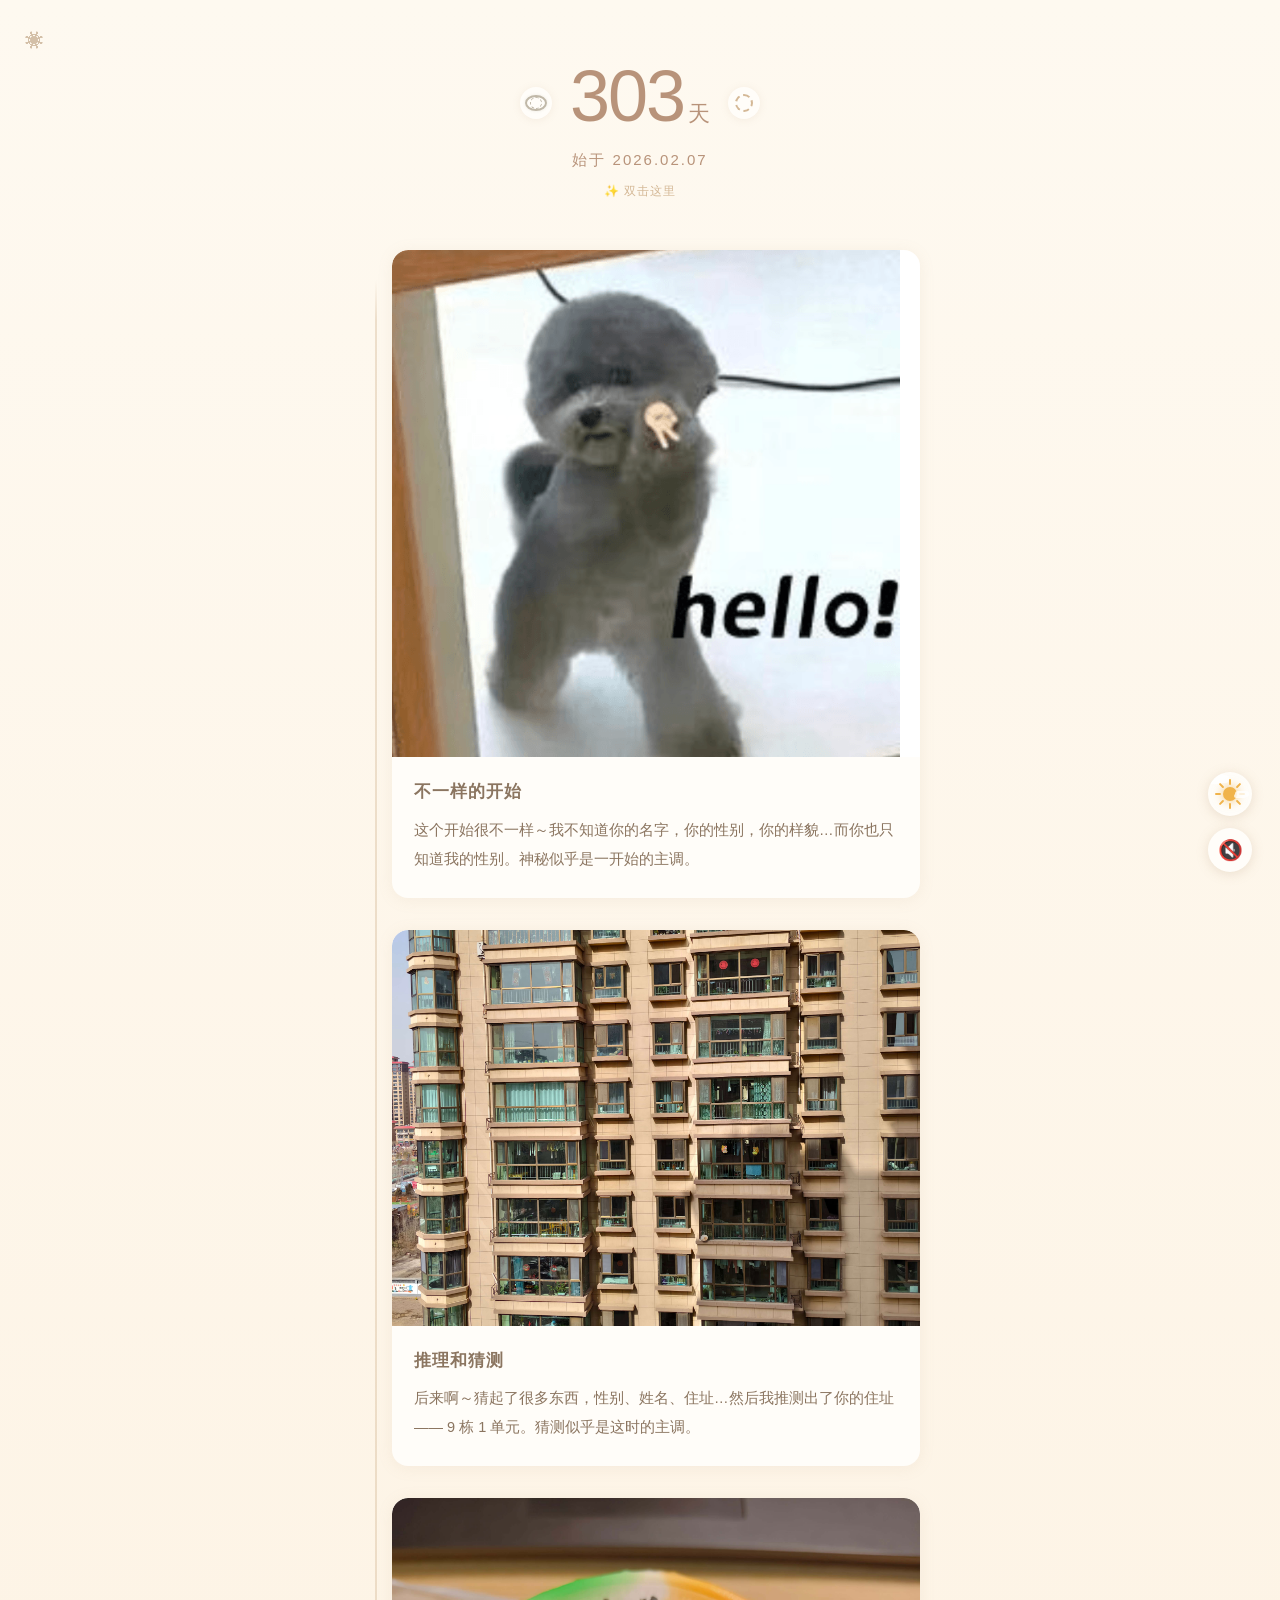
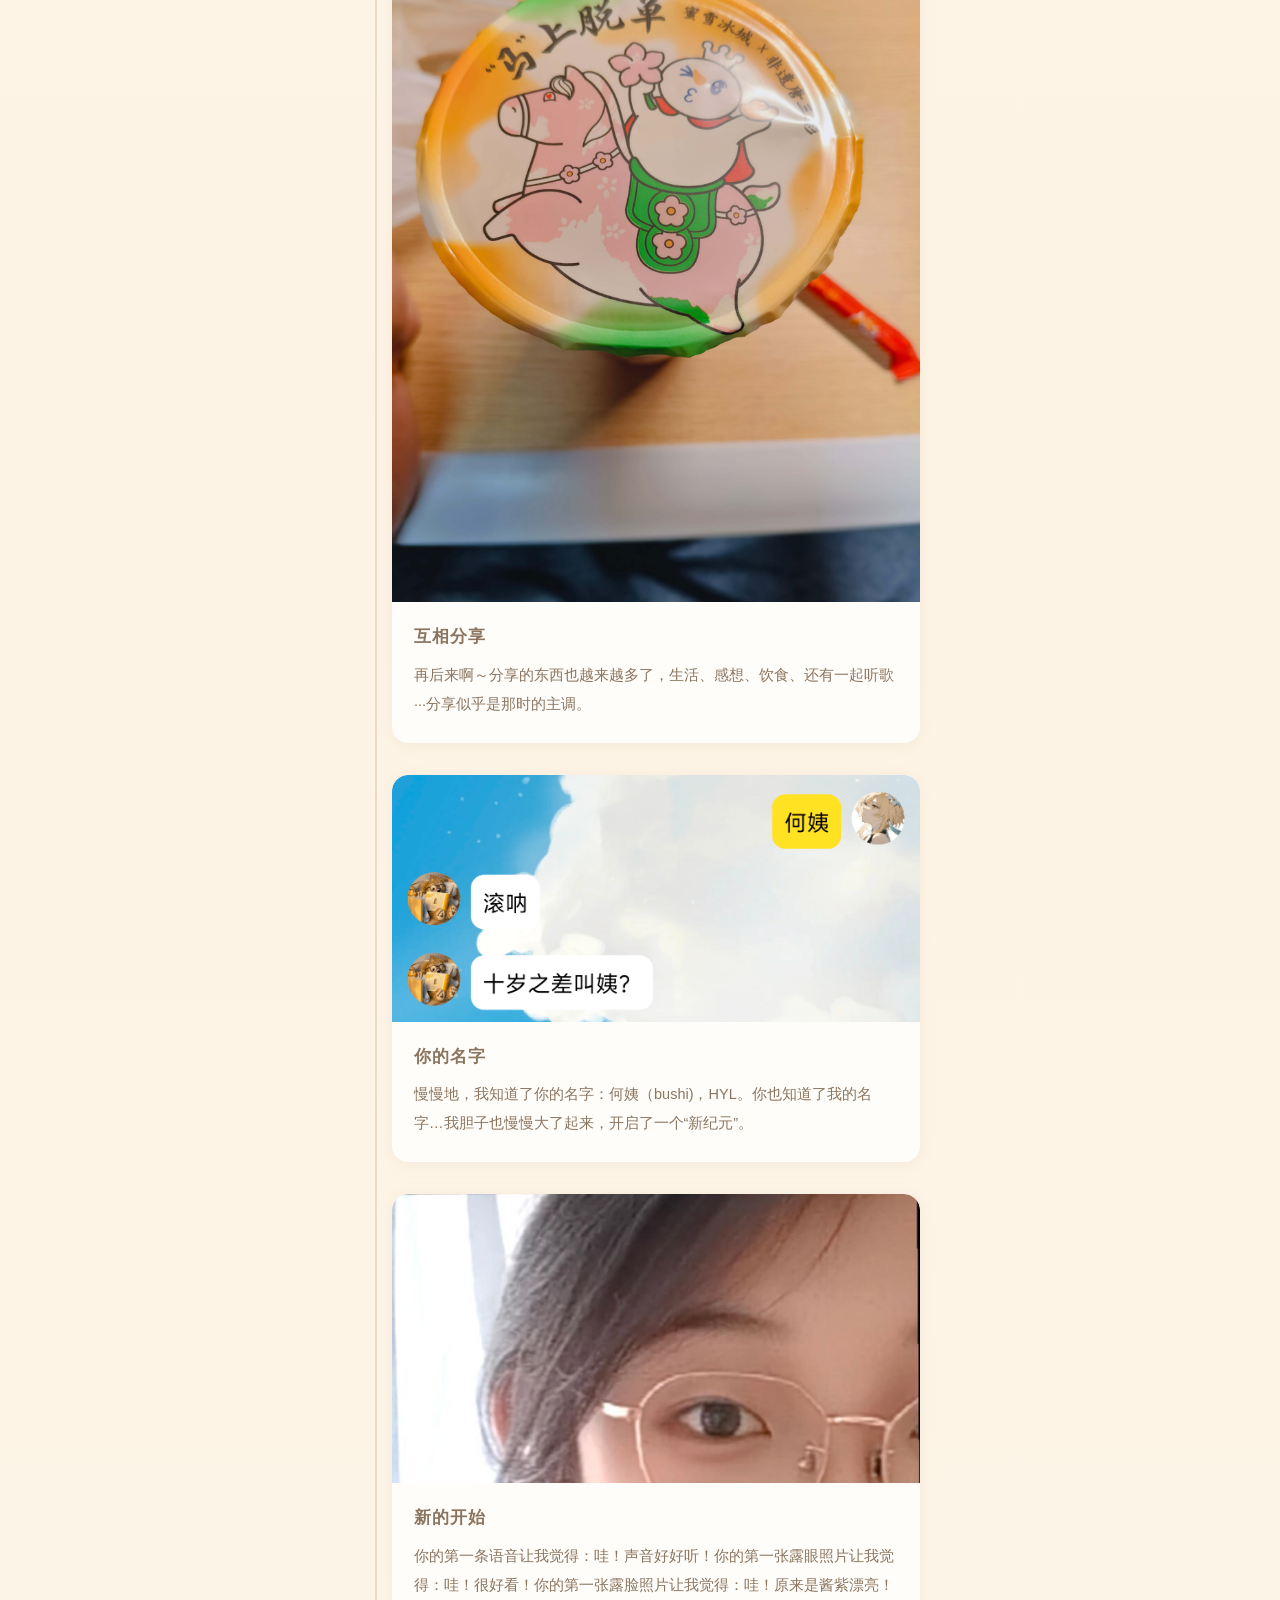
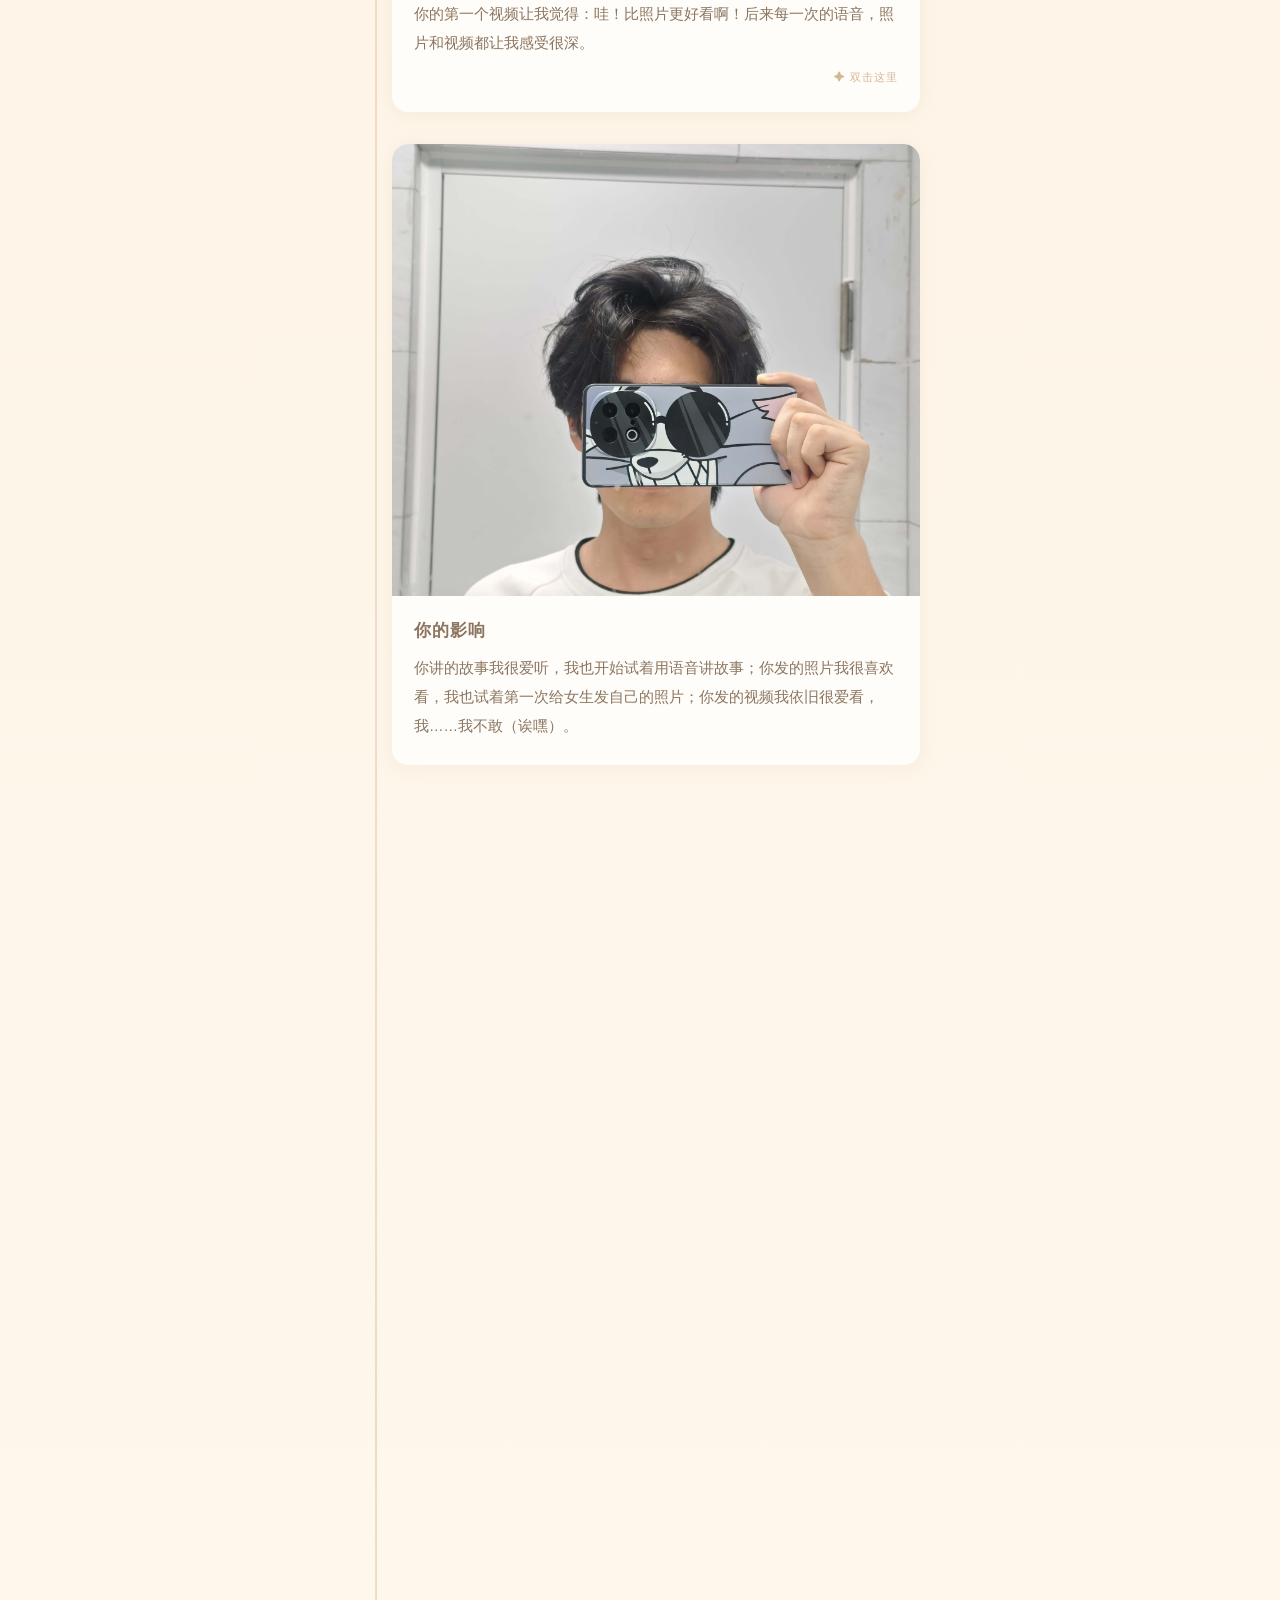
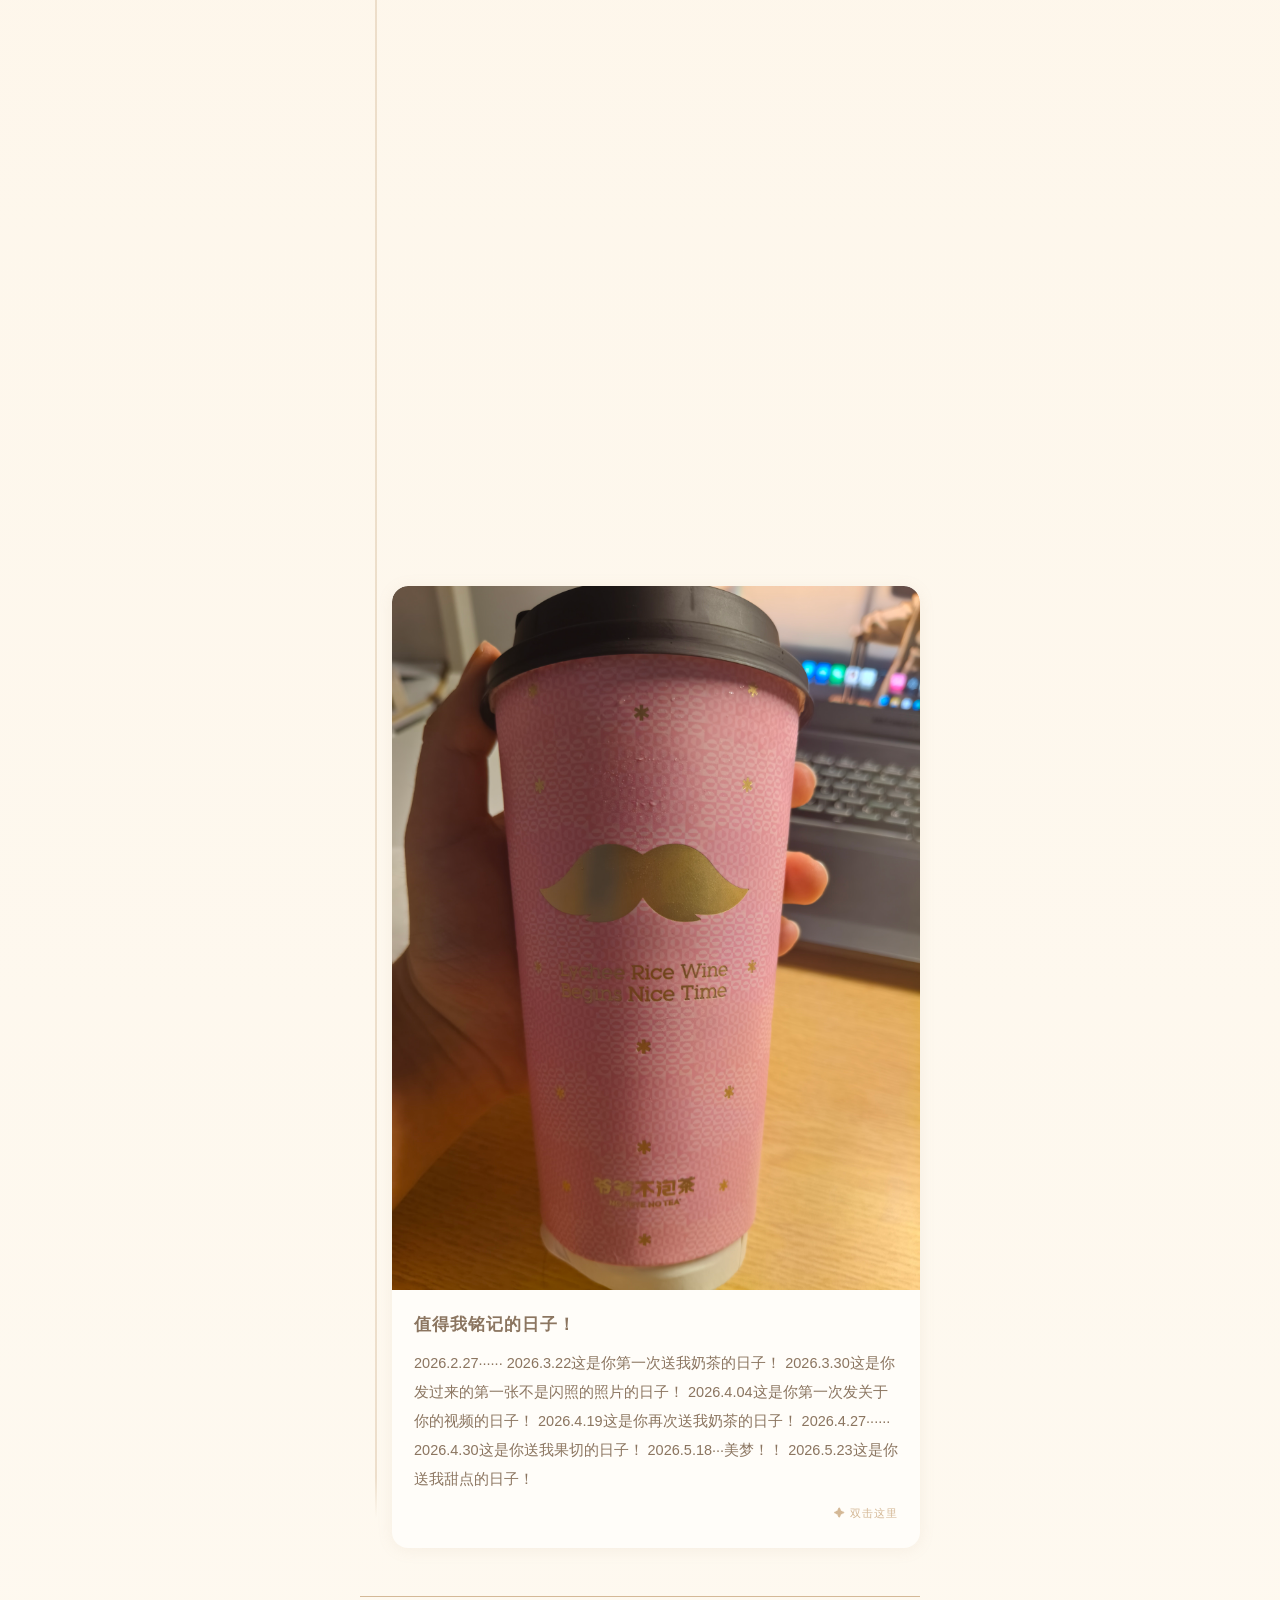
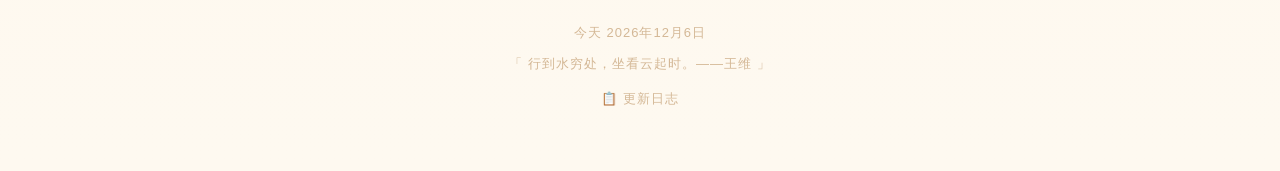
==== index.html @ 465867eb "整理项目：文件移回根目录，清理pnpm/git痕迹" ====
<!DOCTYPE html>
<html lang="zh-CN">
<head>
    <meta charset="UTF-8">
    <meta name="viewport" content="width=device-width, initial-scale=1.0">
    <title>100天</title>
    <link rel="stylesheet" href="style.css">
    <script>
        (function() {
            const theme = localStorage.getItem('dayTheme') || 'warm';
            const map = {
                warm: { start:'#fef9f0', mid:'#fdf3e4', end:'#fef9f0', card:'#fffdf9', main:'#5c4b3a', sub:'#8b7560', light:'#b8937a', hint:'#d4b896' },
                pink: { start:'#fef7f5', mid:'#fdf0ed', end:'#fef7f5', card:'#fffaf8', main:'#6b4a4a', sub:'#8b6060', light:'#b08080', hint:'#d4a0a0' },
                blue: { start:'#f5f8fb', mid:'#edf2f8', end:'#f5f8fb', card:'#f8fafc', main:'#4a5568', sub:'#607080', light:'#8090a0', hint:'#a0b0c0' },
                green: { start:'#f6faf5', mid:'#eef5ec', end:'#f6faf5', card:'#f8fbf7', main:'#4a5c4a', sub:'#607860', light:'#809880', hint:'#a0b8a0' },
                purple: { start:'#f9f7fc', mid:'#f2eef8', end:'#f9f7fc', card:'#faf8fc', main:'#5c4a6b', sub:'#706080', light:'#9080a0', hint:'#b0a0c0' },
                gray: { start:'#f8f8f6', mid:'#f0f0ee', end:'#f8f8f6', card:'#fafaf9', main:'#5c5c5c', sub:'#707070', light:'#909090', hint:'#b0b0b0' }
            };
            const c = map[theme];
            document.documentElement.style.setProperty('--bg-start', c.start);
            document.documentElement.style.setProperty('--bg-mid', c.mid);
            document.documentElement.style.setProperty('--bg-end', c.end);
            document.documentElement.style.setProperty('--card-bg', c.card);
            document.documentElement.style.setProperty('--text-main', c.main);
            document.documentElement.style.setProperty('--text-sub', c.sub);
            document.documentElement.style.setProperty('--text-light', c.light);
            document.documentElement.style.setProperty('--text-hint', c.hint);
        })();
    </script>
</head>
<body>
    <a href="settings.html" class="settings-link" title="设置">
        <div class="settings-icon"></div>
    </a>

    <audio id="bgm" loop autoplay muted playsinline>
        <source src="bgm.mp3" type="audio/mpeg">
    </audio>

    <div class="theme-toggle" id="themeToggle" title="切换昼夜">
        <div class="toggle-icon">
            <div class="sun">
                <div class="sun-core"></div>
                <div class="sun-ray r1"></div><div class="sun-ray r2"></div>
                <div class="sun-ray r3"></div><div class="sun-ray r4"></div>
                <div class="sun-ray r5"></div><div class="sun-ray r6"></div>
                <div class="sun-ray r7"></div><div class="sun-ray r8"></div>
            </div>
            <div class="moon">
                <div class="moon-body"></div>
                <div class="moon-crater c1"></div><div class="moon-crater c2"></div>
                <div class="moon-crater c3"></div><div class="moon-crater c4"></div>
                <div class="moon-shadow"></div>
            </div>
            <div class="cloud c1"></div><div class="cloud c2"></div>
            <div class="toggle-star s1"></div><div class="toggle-star s2"></div>
            <div class="toggle-star s3"></div><div class="toggle-star s4"></div>
            <div class="toggle-star s5"></div>
        </div>
    </div>

    <div class="music-toggle" id="musicBtn" title="音乐开关">
        <span class="music-icon-on">🔊</span>
        <span class="music-icon-off" style="display:none;">🔇</span>
    </div>

    <!-- 心情选择弹窗 -->
    <div class="mood-overlay" id="moodOverlay">
        <div class="mood-panel">
            <p class="mood-title">选择你的心情</p>
            <div class="mood-options">
                <div class="mood-item" data-mood="yuyue">
                    <div class="mood-icon mood-yuyue"></div>
                    <span>愉悦</span>
                </div>
                <div class="mood-item" data-mood="youxian">
                    <div class="mood-icon mood-youxian"></div>
                    <span>悠闲</span>
                </div>
                <div class="mood-item" data-mood="qidai">
                    <div class="mood-icon mood-qidai"></div>
                    <span>期待</span>
                </div>
                <div class="mood-item" data-mood="ziyou">
                    <div class="mood-icon mood-ziyou"></div>
                    <span>自由</span>
                </div>
                <div class="mood-item" data-mood="beishang">
                    <div class="mood-icon mood-beishang"></div>
                    <span>悲伤</span>
                </div>
                <div class="mood-item" data-mood="gudu">
                    <div class="mood-icon mood-gudu"></div>
                    <span>孤独</span>
                </div>
                <div class="mood-item" data-mood="fennu">
                    <div class="mood-icon mood-fennu"></div>
                    <span>愤怒</span>
                </div>
                <div class="mood-item" data-mood="yihan">
                    <div class="mood-icon mood-yihan"></div>
                    <span>遗憾</span>
                </div>
                <div class="mood-item" data-mood="wuliao">
                    <div class="mood-icon mood-wuliao"></div>
                    <span>无聊</span>
                </div>
                <div class="mood-item" data-mood="kongxu">
                    <div class="mood-icon mood-kongxu"></div>
                    <span>空虚</span>
                </div>
                <div class="mood-item" data-mood="fadian">
                    <div class="mood-icon mood-fadian"></div>
                    <span>发癫</span>
                </div>
            </div>
        </div>
    </div>

    <div class="container">
        <header class="header" id="headerArea">
            <div class="stars-container" id="starsContainer"></div>
            <div class="header-moods">
                <div class="mood-badge my-mood" id="myMoodBadge" title="我的心情">
                    <div class="mood-badge-icon" id="myMoodIcon"></div>
                </div>
                <div class="days-badge">
                    <span class="days-number" id="daysCount">100</span>
                    <span class="days-label">天</span>
                </div>
                <div class="mood-badge her-mood" id="herMoodBadge" title="点击选择心情">
                    <div class="mood-badge-icon" id="herMoodIcon"></div>
                </div>
            </div>
            <p class="subtitle">始于 2026.02.07</p>
            <p class="hint-text" id="headerHint">✨ 双击这里</p>
        </header>

        <div class="cards" id="cardsContainer"></div>

        <footer class="footer">
            <p id="todayDate"></p>
            <p class="footer-quote" id="footerQuote"></p>
            <div class="changelog">
                <p class="changelog-toggle" id="changelogToggle">📋 更新日志</p>
                <div class="changelog-content" id="changelogContent">
                    <p>v1.5 · 2026.05.22 — 将其成功部署到我的网域里了！</p>
                    <p>v1.4 · 2026.05.21 — 优化部分心情图标</p>
                    <p>v1.3 · 2026.05.20 — 新增创作者的话</p>
                    <p>v1.2 · 2026.05.18 — 新增疲惫、迷糊心情图标</p>
                    <p>v1.1 · 2026.05.17 — 新增心情图标，更新日志，设置</p>
                    <p>v1.0 · 2026.05.16 — 首次上线</p>
                </div>
            </div>
        </footer>
    </div>

    <div class="album-overlay" id="albumOverlay">
        <div class="album-modal">
            <span class="album-close">&times;</span>
            <div class="album-grid"></div>
            <div class="album-video">
                <video controls playsinline>
                    <source src="video.mp4" type="video/mp4">
                    你的浏览器不支持视频播放
                </video>
            </div>
        </div>
    </div>

    <div class="lightbox" id="lightbox" style="display:none;">
        <span class="lightbox-close">&times;</span>
        <img src="" alt="放大图片">
    </div>

    <script src="config.js"></script>
    <script>
        const startDate = new Date('2026-02-07');
        const today = new Date();
        const diffDays = Math.floor((today - startDate) / (1000 * 60 * 60 * 24)) + 1;
        document.getElementById('daysCount').textContent = diffDays >= 1 ? diffDays : 1;
        document.getElementById('todayDate').textContent = `今天 ${today.getFullYear()}年${today.getMonth() + 1}月${today.getDate()}日`;

        // 底部随机句子（保留你原有的350句文案，此处省略）
        const quotesByDay = {
            0: ["行到水穷处，坐看云起时。——王维","生活明朗，万物可爱","愿你眼里有光，心中有爱"],
            1: ["今天也是元气满满的一天","阳光正好，微风不燥","新的一天，新的开始","保持热爱，奔赴山海"],
            2: ["什么越洗越脏？水。","有些路看起来很近，走起来却很远","好事多磨"],
            3: ["人生就像一盒巧克力。——《阿甘正传》","愿你被世界温柔以待","心之所向，素履以往"],
            4: ["考拉的指纹和人类几乎一模一样。","傍晚的微风最温柔","今天也要好好吃饭","生活原本沉闷，跑起来就有风"],
            5: ["向前跑，迎着冷眼和嘲笑。——《追梦赤子心》","星星发亮是为了让每个人都找到属于自己的星星","把普通的日子过得浪漫些"],
            6: ["天才是百分之一的灵感加百分之九十九的汗水。——爱迪生","周末愉快","愿你做一个快乐的大人"]
        };
        document.getElementById('footerQuote').textContent = '「 ' + quotesByDay[today.getDay()][Math.floor(Math.random() * quotesByDay[today.getDay()].length)] + ' 」';

        const container = document.getElementById('cardsContainer');
        cardsData.forEach((card, index) => {
            const cardEl = document.createElement('div');
            cardEl.className = 'card';
            let hintHTML = '';
            if (index === 4) hintHTML = '<p class="card-hint">✦ 双击这里</p>';
            if (index === 6) hintHTML = '<p class="card-hint">✦ 双击这里</p>';
            if (index === 8) hintHTML = '<p class="card-hint">✦ 双击这里</p>';
            cardEl.innerHTML = `
                <div class="card-image" onclick="openLightbox('images/${card.image}')">
                    <img src="images/${card.image}" alt="${card.title || '图片' + (index + 1)}" loading="lazy">
                </div>
                <div class="card-content">
                    ${card.title ? `<h3 class="card-title">${card.title}</h3>` : ''}
                    <p class="card-text">${card.text}</p>
                    ${hintHTML}
                </div>`;
            if (index === 4) cardEl.addEventListener('dblclick', e => { e.preventDefault(); openAlbum(); });
            if (index === 6) cardEl.addEventListener('dblclick', e => { e.preventDefault(); openSingleImage('images/album/secret.jpg'); });
            if (index === 8) cardEl.addEventListener('dblclick', e => { e.preventDefault(); openAlbum2(); });
            container.appendChild(cardEl);
        });

        /* --- 滚动渐入动画 --- */
        function initScrollReveal() {
            const observer = new IntersectionObserver(function(entries) {
                entries.forEach(function(entry) {
                    if (entry.isIntersecting) {
                        entry.target.classList.add('visible');
                        observer.unobserve(entry.target);
                    }
                });
            }, { threshold: 0.15, rootMargin: '0px 0px -30px 0px' });
            document.querySelectorAll('.card').forEach(function(card) {
                observer.observe(card);
            });
        }
        initScrollReveal();

        function openLightbox(src) { const lb = document.getElementById('lightbox'); lb.style.display = 'flex'; lb.querySelector('img').src = src; }
        document.getElementById('lightbox').addEventListener('click', function(e) { if (e.target === this || e.target.className === 'lightbox-close') this.style.display = 'none'; });

        function openAlbum() {
            const overlay = document.getElementById('albumOverlay');
            overlay.querySelector('.album-grid').innerHTML = '';
            overlay.querySelector('.album-video').style.display = 'block';
            ['a7.jpg','a8.jpg','a9.jpg','a10.jpg','a11.jpg','a12.jpg','a13.jpg','a14.jpg'].forEach(photo => {
                const img = document.createElement('img');
                img.src = 'images/album/' + photo; img.alt = '相册照片'; img.loading = 'lazy';
                img.onclick = () => openLightbox('images/album/' + photo);
                overlay.querySelector('.album-grid').appendChild(img);
            });
            overlay.style.display = 'flex'; document.body.style.overflow = 'hidden';
        }

        function openAlbum2() {
            const overlay = document.getElementById('albumOverlay');
            overlay.querySelector('.album-grid').innerHTML = '';
            overlay.querySelector('.album-video').style.display = 'none';
            ['a13.jpg','a14.jpg'].forEach(photo => {
                const img = document.createElement('img');
                img.src = 'images/album/' + photo; img.alt = '相册照片'; img.loading = 'lazy';
                img.style.width = '200px';
                img.style.height = '140px';
                img.onclick = () => openLightbox('images/album/' + photo);
                overlay.querySelector('.album-grid').appendChild(img);
            });
            overlay.style.display = 'flex'; document.body.style.overflow = 'hidden';
        }

        document.getElementById('albumOverlay').addEventListener('click', function(e) {
            if (e.target === this || e.target.className === 'album-close') {
                this.style.display = 'none';
                document.body.style.overflow = '';
                this.querySelector('.album-video').style.display = 'block';
                const v = this.querySelector('video');
                if (v) v.pause();
            }
        });

        function openSingleImage(src) {
            const overlay = document.createElement('div'); overlay.className = 'single-image-overlay';
            overlay.innerHTML = `<span class="single-image-close">&times;</span><img src="${src}" alt="照片">`;
            overlay.addEventListener('click', function(e) { if (e.target === overlay || e.target.className === 'single-image-close') { overlay.remove(); document.body.style.overflow = ''; } });
            document.body.appendChild(overlay); document.body.style.overflow = 'hidden';
        }

        const headerArea = document.getElementById('headerArea'), starsContainer = document.getElementById('starsContainer'), headerHint = document.getElementById('headerHint');
        let starsActive = false;
        function createStars() {
            starsContainer.innerHTML = '';
            for (let i = 0; i < 16; i++) {
                const star = document.createElement('div'); star.className = 'star-particle';
                star.style.cssText = `left:${Math.random()*100}%;top:${Math.random()*100}%;width:${2+Math.random()*4}px;height:${2+Math.random()*4}px;animation-delay:${Math.random()*3}s;animation-duration:${2+Math.random()*4}s;`;
                starsContainer.appendChild(star);
            }
        }
        headerArea.addEventListener('dblclick', e => { e.preventDefault(); if (!starsActive) { starsActive = true; headerArea.classList.add('stars-active'); headerHint.textContent = '✨ 星光已点亮'; createStars(); setTimeout(() => headerHint.style.opacity = '0.4', 2000); } });

        const themeToggle = document.getElementById('themeToggle'); let isNight = false;
        themeToggle.addEventListener('click', () => { isNight = !isNight; if (isNight) { document.body.classList.add('night-mode'); if (!starsActive) { starsActive = true; headerArea.classList.add('stars-active'); headerHint.textContent = '✨ 星光已点亮'; createStars(); setTimeout(() => headerHint.style.opacity = '0.4', 2000); } } else { document.body.classList.remove('night-mode'); } });

        const bgm = document.getElementById('bgm'), musicBtn = document.getElementById('musicBtn'), iconOn = document.querySelector('.music-icon-on'), iconOff = document.querySelector('.music-icon-off');
        let musicPlaying = true; bgm.muted = false; bgm.volume = 0.5;
        bgm.play().catch(() => { musicPlaying = false; iconOn.style.display = 'none'; iconOff.style.display = 'inline'; });
        musicBtn.addEventListener('click', () => { if (musicPlaying) { bgm.pause(); iconOn.style.display = 'none'; iconOff.style.display = 'inline'; } else { bgm.play(); iconOn.style.display = 'inline'; iconOff.style.display = 'none'; } musicPlaying = !musicPlaying; });

        const moodMap = {
            yuyue: 'mood-yuyue', youxian: 'mood-youxian', qidai: 'mood-qidai', ziyou: 'mood-ziyou',
            beishang: 'mood-beishang', gudu: 'mood-gudu', fennu: 'mood-fennu', yihan: 'mood-yihan',
            wuliao: 'mood-wuliao', kongxu: 'mood-kongxu', fadian: 'mood-fadian'
        };
        const myMoodIcon = document.getElementById('myMoodIcon');
        myMoodIcon.className = 'mood-badge-icon ' + (moodMap[myMood] || 'mood-empty');
        const herMoodIcon = document.getElementById('herMoodIcon');
        const herMoodBadge = document.getElementById('herMoodBadge');
        const savedMood = localStorage.getItem('herMood');
        if (savedMood && moodMap[savedMood]) { herMoodIcon.className = 'mood-badge-icon ' + moodMap[savedMood]; }
        else { herMoodIcon.className = 'mood-badge-icon mood-empty'; }
        const moodOverlay = document.getElementById('moodOverlay');
        herMoodBadge.addEventListener('click', () => { moodOverlay.style.display = 'flex'; document.body.style.overflow = 'hidden'; });
        moodOverlay.addEventListener('click', function(e) { if (e.target === this) { moodOverlay.style.display = 'none'; document.body.style.overflow = ''; } });
        document.querySelectorAll('.mood-item').forEach(item => {
            item.addEventListener('click', function() {
                const mood = this.getAttribute('data-mood');
                localStorage.setItem('herMood', mood);
                herMoodIcon.className = 'mood-badge-icon ' + moodMap[mood];
                moodOverlay.style.display = 'none';
                document.body.style.overflow = '';
            });
        });

        document.getElementById('changelogContent').style.display = 'none';
        document.getElementById('changelogToggle').addEventListener('click', function() {
            const content = document.getElementById('changelogContent');
            content.style.display = content.style.display === 'block' ? 'none' : 'block';
        });
    </script>
</body>
</html>
---- style.css ----
/* ========== 基础重置 ========== */
* { margin: 0; padding: 0; box-sizing: border-box; }

body {
    font-family: "PingFang SC", "Hiragino Sans GB", "Microsoft YaHei", "Noto Sans SC", sans-serif;
    background: linear-gradient(180deg, var(--bg-start, #fef9f0) 0%, var(--bg-mid, #fdf3e4) 30%, var(--bg-end, #fef9f0) 100%);
    min-height: 100vh;
    color: #5c4b3a;
    line-height: 1.8;
    -webkit-font-smoothing: antialiased;
    transition: background 0.8s ease, color 0.8s ease;
}

.container { max-width: 600px; margin: 0 auto; padding: 40px 20px 60px; }

/* ========== 顶部 ========== */
.header { text-align: center; margin-bottom: 48px; padding-top: 20px; position: relative; overflow: hidden; cursor: default; user-select: none; }
.stars-container { position: absolute; top: 0; left: 0; width: 100%; height: 100%; pointer-events: none; z-index: 0; }
.star-particle { position: absolute; background: #e8c97a; border-radius: 50%; opacity: 0; box-shadow: 0 0 6px 2px rgba(232, 201, 122, 0.5); animation: starTwinkle 3s ease-in-out infinite; }
.header.stars-active .star-particle { opacity: 0.7; }
@keyframes starTwinkle { 0%, 100% { opacity: 0.15; transform: scale(0.8); } 50% { opacity: 0.7; transform: scale(1.3); } }

.days-badge { display: inline-flex; align-items: baseline; gap: 4px; margin-bottom: 12px; position: relative; z-index: 1; }
.days-number { font-size: 72px; font-weight: 300; color: var(--text-light, #c49a6c); letter-spacing: -2px; line-height: 1; transition: color 0.8s ease; }
.days-label { font-size: 22px; color: var(--text-light, #b8937a); font-weight: 400; transition: color 0.8s ease; }
.subtitle { font-size: 15px; color: var(--text-light, #b8937a); letter-spacing: 2px; position: relative; z-index: 1; transition: color 0.8s ease; }
.hint-text { font-size: 12px; color: var(--text-hint, #d4b896); margin-top: 8px; letter-spacing: 1px; position: relative; z-index: 1; transition: opacity 0.8s ease, color 0.8s ease; }

/* ========== 卡片 ========== */
.cards {
    display: flex;
    flex-direction: column;
    gap: 32px;
    position: relative;
    padding-left: 32px;        /* 给左侧时间线腾空间 */
}

/* --- 时间线竖线 --- */
.cards::before {
    content: '';
    position: absolute;
    left: 15px;
    top: 30px;
    bottom: 30px;
    width: 2px;
    background: linear-gradient(180deg,
        transparent 0%,
        var(--text-hint, #d4b896) 40px,
        var(--text-hint, #d4b896) calc(100% - 40px),
        transparent 100%
    );
    opacity: 0.4;
    z-index: 1;
    pointer-events: none;
    transition: opacity 0.8s ease, background 0.8s ease;
}

.card {
    position: relative;
    background: var(--card-bg, #fffdf9);
    border-radius: 16px;
    overflow: hidden;
    box-shadow: 0 2px 16px rgba(180, 150, 120, 0.10);
    opacity: 0;
    transform: translateY(30px);
    transition: opacity 0.6s ease, transform 0.6s ease, box-shadow 0.3s ease, background 0.8s ease;
}

/* --- 时间线圆点 --- */
.card::before {
    content: '';
    position: absolute;
    left: -25px;
    top: 40px;
    width: 12px;
    height: 12px;
    border-radius: 50%;
    background: var(--card-bg, #fffdf9);
    border: 2.5px solid var(--text-light, #b8937a);
    z-index: 2;
    pointer-events: none;
    transition: background 0.8s ease, border-color 0.8s ease;
}

/* 首张圆点填充，表示起点 */
.card:first-child::before {
    background: var(--text-light, #b8937a);
    box-shadow: 0 0 0 3px var(--card-bg, #fffdf9);
}

/* --- 滚动渐入：卡片进入视口后可见 --- */
.card.visible {
    opacity: 1;
    transform: translateY(0);
}

/* 逐张递延入场 */
.card:nth-child(1) { transition-delay: 0s; }
.card:nth-child(2) { transition-delay: 0.1s; }
.card:nth-child(3) { transition-delay: 0.2s; }
.card:nth-child(4) { transition-delay: 0.3s; }
.card:nth-child(5) { transition-delay: 0.4s; }
.card:nth-child(6) { transition-delay: 0.5s; }
.card:nth-child(7) { transition-delay: 0.6s; }
.card:nth-child(8) { transition-delay: 0.7s; }
.card:nth-child(9) { transition-delay: 0.8s; }
.card:nth-child(10) { transition-delay: 0.9s; }

.card:hover {
    transform: translateY(-3px);
    box-shadow: 0 8px 28px rgba(180, 150, 120, 0.16);
}

.card.visible:hover {
    transform: translateY(-3px);
    transition-delay: 0s;
}
.card-image { width: 100%; overflow: hidden; cursor: pointer; background: #f5ede3; border-radius: 16px 16px 0 0; transition: background 0.8s ease; }
.card-image img { width: 100%; height: auto; display: block; transition: transform 0.4s ease; }
.card-image:hover img { transform: scale(1.04); }
.card-content { padding: 20px 22px 24px; }
.card-title { font-size: 17px; font-weight: 600; color: var(--text-sub, #7a6450); margin-bottom: 8px; letter-spacing: 1px; transition: color 0.8s ease; }
.card-text { font-size: 14.5px; color: var(--text-sub, #8b7560); line-height: 2; transition: color 0.8s ease; }
.card-hint { font-size: 11px; color: var(--text-hint, #d4b896); margin-top: 10px; letter-spacing: 1px; text-align: right; transition: color 0.8s ease; }

/* ========== 底部 ========== */
.footer { text-align: center; margin-top: 48px; padding-top: 24px; border-top: 1px solid var(--text-hint, #e8d9c8); transition: border-color 0.8s ease; }
.footer p { font-size: 13px; color: var(--text-hint, #c4a88c); letter-spacing: 1px; transition: color 0.8s ease; }

/* ========== 灯箱 ========== */
.lightbox { position: fixed; top: 0; left: 0; width: 100%; height: 100%; background: rgba(60, 40, 25, 0.88); display: flex; align-items: center; justify-content: center; z-index: 1000; animation: fadeIn 0.2s ease; }
.lightbox img { max-width: 90%; max-height: 85%; border-radius: 8px; box-shadow: 0 8px 40px rgba(0, 0, 0, 0.3); }
.lightbox-close { position: absolute; top: 24px; right: 28px; font-size: 36px; color: #fff; cursor: pointer; opacity: 0.8; transition: opacity 0.2s; }
.lightbox-close:hover { opacity: 1; }
@keyframes fadeIn { from { opacity: 0; } to { opacity: 1; } }

/* ========== 相册弹窗 ========== */
.album-overlay { display: none; position: fixed; top: 0; left: 0; width: 100%; height: 100%; background: rgba(60, 40, 25, 0.92); z-index: 1001; align-items: center; justify-content: center; animation: fadeIn 0.25s ease; }
.album-modal { background: #fffdf9; border-radius: 20px; padding: 28px 24px 24px; width: 92%; max-width: 520px; max-height: 88vh; overflow-y: auto; position: relative; box-shadow: 0 12px 48px rgba(0, 0, 0, 0.3); transition: background 0.8s ease; }
.album-close { position: absolute; top: 10px; right: 18px; font-size: 32px; color: #b8937a; cursor: pointer; z-index: 10; transition: color 0.2s; }
.album-close:hover { color: #5c4b3a; }
.album-grid { display: flex; gap: 12px; margin-bottom: 20px; overflow-x: auto; scroll-snap-type: x mandatory; -webkit-overflow-scrolling: touch; padding-bottom: 4px; }
.album-grid img { flex: 0 0 auto; width: 140px; height: 200px; object-fit: cover; border-radius: 10px; cursor: pointer; scroll-snap-align: start; transition: transform 0.2s ease, opacity 0.2s ease; }
.album-grid img:hover { transform: scale(1.04); opacity: 0.9; }
.album-grid::-webkit-scrollbar { height: 4px; }
.album-grid::-webkit-scrollbar-thumb { background: #d9c4a8; border-radius: 2px; }
.album-video { border-radius: 12px; overflow: hidden; background: #f5ede3; transition: background 0.8s ease; }
.album-video video { width: 100%; display: block; border-radius: 12px; }
.album-modal::-webkit-scrollbar { width: 4px; }
.album-modal::-webkit-scrollbar-thumb { background: #d9c4a8; border-radius: 2px; }

/* ========== 单张图片弹出 ========== */
.single-image-overlay { position: fixed; top: 0; left: 0; width: 100%; height: 100%; background: rgba(60, 40, 25, 0.9); display: flex; align-items: center; justify-content: center; z-index: 1002; animation: fadeIn 0.2s ease; }
.single-image-overlay img { max-width: 88%; max-height: 82%; border-radius: 12px; box-shadow: 0 8px 40px rgba(0, 0, 0, 0.35); }
.single-image-close { position: absolute; top: 24px; right: 28px; font-size: 36px; color: #fff; cursor: pointer; opacity: 0.8; transition: opacity 0.2s; }
.single-image-close:hover { opacity: 1; }

/* ========== 音乐开关 ========== */
.music-toggle { position: fixed; bottom: 28px; right: 28px; width: 44px; height: 44px; background: #fffdf9; border-radius: 50%; box-shadow: 0 2px 12px rgba(180, 150, 120, 0.25); display: flex; align-items: center; justify-content: center; cursor: pointer; z-index: 999; font-size: 20px; transition: transform 0.2s ease, box-shadow 0.2s ease, background 0.8s ease; user-select: none; }
.music-toggle:hover { transform: scale(1.1); box-shadow: 0 4px 18px rgba(180, 150, 120, 0.35); }

/* ========== 响应式 ========== */
@media (max-width: 480px) { .days-number { font-size: 56px; } .card-content { padding: 16px 16px 20px; } .container { padding: 24px 14px 40px; } .album-modal { padding: 20px 14px 18px; width: 95%; } .album-grid { gap: 6px; } .cards { padding-left: 24px; } .cards::before { left: 11px; } .card::before { left: -19px; width: 11px; height: 11px; top: 36px; } }

/* ======================================== */
/*  昼夜切换图标                            */
/* ======================================== */
.theme-toggle { position: fixed; bottom: 84px; right: 28px; width: 44px; height: 44px; cursor: pointer; z-index: 999; user-select: none; background: #fffdf9; border-radius: 50%; box-shadow: 0 2px 12px rgba(180, 150, 120, 0.25); transition: transform 0.2s ease, box-shadow 0.2s ease, background 0.8s ease; }
.theme-toggle:hover { transform: scale(1.1); box-shadow: 0 4px 18px rgba(180, 150, 120, 0.35); }
.toggle-icon { position: relative; width: 100%; height: 100%; border-radius: 50%; overflow: hidden; }
.sun { position: absolute; top: 50%; left: 50%; transform: translate(-50%, -50%); width: 18px; height: 18px; transition: all 0.6s cubic-bezier(0.4, 0, 0.2, 1); }
.sun-core { position: absolute; top: 50%; left: 50%; transform: translate(-50%, -50%); width: 14px; height: 14px; background: #f0b34b; border-radius: 50%; box-shadow: 0 0 8px 2px rgba(240, 179, 75, 0.5); transition: all 0.6s cubic-bezier(0.4, 0, 0.2, 1); }
.sun-ray { position: absolute; top: 50%; left: 50%; width: 2px; height: 6px; background: #f0b34b; border-radius: 1px; transition: all 0.6s cubic-bezier(0.4, 0, 0.2, 1); }
.sun-ray.r1 { transform: translate(-50%, -50%) rotate(0deg) translateY(-12px); }
.sun-ray.r2 { transform: translate(-50%, -50%) rotate(45deg) translateY(-12px); }
.sun-ray.r3 { transform: translate(-50%, -50%) rotate(90deg) translateY(-12px); }
.sun-ray.r4 { transform: translate(-50%, -50%) rotate(135deg) translateY(-12px); }
.sun-ray.r5 { transform: translate(-50%, -50%) rotate(180deg) translateY(-12px); }
.sun-ray.r6 { transform: translate(-50%, -50%) rotate(225deg) translateY(-12px); }
.sun-ray.r7 { transform: translate(-50%, -50%) rotate(270deg) translateY(-12px); }
.sun-ray.r8 { transform: translate(-50%, -50%) rotate(315deg) translateY(-12px); }
.moon { position: absolute; top: 50%; left: 50%; transform: translate(-50%, 20px); width: 18px; height: 18px; opacity: 0; transition: all 0.6s cubic-bezier(0.4, 0, 0.2, 1); }
.moon-body { position: absolute; top: 50%; left: 50%; transform: translate(-50%, -50%); width: 16px; height: 16px; background: #e8e0d4; border-radius: 50%; box-shadow: 0 0 10px 3px rgba(220, 210, 190, 0.4); transition: all 0.6s cubic-bezier(0.4, 0, 0.2, 1); }
.moon-shadow { position: absolute; top: 50%; left: 50%; transform: translate(-30%, -50%); width: 13px; height: 16px; background: #fffdf9; border-radius: 50%; transition: all 0.6s cubic-bezier(0.4, 0, 0.2, 1); }
.moon-crater { position: absolute; background: #d4c8b0; border-radius: 50%; opacity: 0; transition: all 0.6s cubic-bezier(0.4, 0, 0.2, 1); }
.moon-crater.c1 { width: 4px; height: 4px; top: 5px; left: 3px; }
.moon-crater.c2 { width: 3px; height: 3px; top: 3px; left: 9px; }
.moon-crater.c3 { width: 3px; height: 3px; top: 10px; left: 7px; }
.moon-crater.c4 { width: 2px; height: 2px; top: 9px; left: 2px; }
.cloud { position: absolute; background: #fff; border-radius: 50%; opacity: 0.8; transition: all 0.6s cubic-bezier(0.4, 0, 0.2, 1); }
.cloud.c1 { width: 16px; height: 6px; top: 6px; left: -4px; border-radius: 10px; box-shadow: 3px -3px 0 2px #fff, 8px -2px 0 1px #fff; }
.cloud.c2 { width: 12px; height: 4px; top: 22px; left: 26px; border-radius: 8px; box-shadow: 2px -2px 0 1px #fff; }
.toggle-star { position: absolute; width: 2px; height: 2px; background: #fff; border-radius: 50%; opacity: 0; transition: all 0.6s cubic-bezier(0.4, 0, 0.2, 1); }
.toggle-star.s1 { top: 8px; left: 28px; }
.toggle-star.s2 { top: 16px; left: 34px; width: 1.5px; height: 1.5px; }
.toggle-star.s3 { top: 26px; left: 6px; }
.toggle-star.s4 { top: 20px; left: 30px; width: 1.5px; height: 1.5px; }
.toggle-star.s5 { top: 5px; left: 14px; width: 1px; height: 1px; }

/* ======================================== */
/*  夜景模式                                */
/* ======================================== */
body.night-mode { background: linear-gradient(180deg, #1a1a3e 0%, #1f1f4a 30%, #1a1a3e 100%); color: #d0c8c0; }
body.night-mode .sun { transform: translate(-50%, 8px); }
body.night-mode .sun-core { background: #e8e0d4; box-shadow: 0 0 10px 3px rgba(220, 210, 190, 0.4); width: 10px; height: 10px; }
body.night-mode .sun-ray { opacity: 0; height: 0; }
body.night-mode .moon { transform: translate(-50%, -50%); opacity: 1; }
body.night-mode .moon-shadow { background: #1a1a3e; }
body.night-mode .moon-crater { opacity: 0.6; }
body.night-mode .cloud { opacity: 0; }
body.night-mode .toggle-star { opacity: 0.8; animation: starBlink 2s ease-in-out infinite; }
body.night-mode .toggle-star.s1 { animation-delay: 0s; }
body.night-mode .toggle-star.s2 { animation-delay: 0.3s; }
body.night-mode .toggle-star.s3 { animation-delay: 0.6s; }
body.night-mode .toggle-star.s4 { animation-delay: 0.9s; }
body.night-mode .toggle-star.s5 { animation-delay: 1.2s; }
@keyframes starBlink { 0%, 100% { opacity: 0.3; } 50% { opacity: 1; } }
body.night-mode .theme-toggle { background: #2a2a4a; box-shadow: 0 2px 12px rgba(100, 100, 180, 0.3); }
body.night-mode .days-number { color: #d0c8b8; }
body.night-mode .days-label, body.night-mode .subtitle { color: #b0a898; }
body.night-mode .hint-text { color: #9088a0; }
body.night-mode .star-particle { background: #c8d0e8; box-shadow: 0 0 8px 3px rgba(180, 190, 220, 0.5); }
body.night-mode .card { background: #252540; box-shadow: 0 2px 20px rgba(0, 0, 0, 0.3); }
body.night-mode .card:hover { box-shadow: 0 8px 32px rgba(0, 0, 0, 0.45); }
body.night-mode .card-image { background: #1e1e38; }
body.night-mode .card-title { color: #c8c0b8; }
body.night-mode .card-text { color: #b0a898; }
body.night-mode .card-hint { color: #8880a0; }
body.night-mode .cards::before { background: linear-gradient(180deg, transparent 0%, #5a5a7a 40px, #5a5a7a calc(100% - 40px), transparent 100%); opacity: 0.35; }
body.night-mode .card::before { background: #252540; border-color: #6a6a8a; }
body.night-mode .card:first-child::before { background: #6a6a8a; box-shadow: 0 0 0 3px #252540; }
body.night-mode .footer { border-top-color: #3a3a58; }
body.night-mode .footer p { color: #9088a0; }
body.night-mode .music-toggle { background: #2a2a4a; box-shadow: 0 2px 12px rgba(100, 100, 180, 0.3); }
body.night-mode .album-modal { background: #252540; }
body.night-mode .album-video { background: #1e1e38; }
@media (max-width: 480px) { body.night-mode .theme-toggle { bottom: 84px; } }

/* ========== 卡片抖动 ========== */
.card-shake { animation: cardShake 0.6s ease-in-out; }
@keyframes cardShake { 0%, 100% { transform: translateX(0); } 10% { transform: translateX(-4px); } 20% { transform: translateX(4px); } 30% { transform: translateX(-3px); } 40% { transform: translateX(3px); } 50% { transform: translateX(-2px); } 60% { transform: translateX(2px); } 70% { transform: translateX(-1px); } 80% { transform: translateX(1px); } 90% { transform: translateX(0); } }

/* ========== 底部随机句子 ========== */
.footer-quote { font-size: 13px; color: #c4a88c; letter-spacing: 1px; margin-top: 8px; transition: color 0.8s ease; }
body.night-mode .footer-quote { color: #9088a0; }

/* ========== 顶部心情图标 ========== */
.header-moods { display: flex; flex-direction: row; align-items: center; justify-content: center; gap: 18px; position: relative; z-index: 1; }
.mood-badge { width: 32px; height: 32px; border-radius: 50%; background: #fffdf9; box-shadow: 0 1px 8px rgba(180, 150, 120, 0.12); display: flex; align-items: center; justify-content: center; cursor: default; transition: transform 0.2s ease, box-shadow 0.2s ease, background 0.8s ease; flex-shrink: 0; }
.her-mood { cursor: pointer; }
.her-mood:hover { transform: scale(1.1); box-shadow: 0 2px 14px rgba(180, 150, 120, 0.25); }
.mood-badge-icon { width: 18px; height: 18px; border-radius: 50%; }
.mood-empty { border: 2px dashed #d4b896; background: transparent; }

/* ====== 11个心情CSS图标 ====== */
.mood-yuyue { position: relative; background: #f0b34b; border-radius: 50%; box-shadow: 0 0 6px 3px rgba(240, 179, 75, 0.5), -4px -2px 0 0 rgba(240, 179, 75, 0.6), 4px -2px 0 0 rgba(240, 179, 75, 0.6), -2px 4px 0 0 rgba(240, 179, 75, 0.4), 2px 4px 0 0 rgba(240, 179, 75, 0.4), 0 -5px 0 0 rgba(240, 179, 75, 0.3); }
.mood-youxian { background: #8cb88a; border-radius: 60% 5% 60% 5% / 50% 30% 70% 50%; box-shadow: 0 0 4px 1px rgba(140, 184, 138, 0.4); }
.mood-qidai { background: transparent; position: relative; width: 0; height: 0; border-left: 6px solid transparent; border-right: 6px solid transparent; border-bottom: 10px solid #e8c97a; margin: 4px auto 0; }
.mood-qidai::before { content: ''; position: absolute; top: 3px; left: -6px; width: 0; height: 0; border-left: 6px solid transparent; border-right: 6px solid transparent; border-top: 10px solid #e8c97a; }
.mood-qidai::after { content: ''; position: absolute; top: -2px; left: -2px; width: 4px; height: 4px; background: #fff; border-radius: 50%; box-shadow: 0 0 3px 1px rgba(232, 201, 122, 0.6); }
.mood-ziyou { position: relative; background: #7eb8da; border-radius: 50%; box-shadow: 0 0 4px 1px rgba(126, 184, 218, 0.4); }
.mood-ziyou::before { content: ''; position: absolute; top: 2px; left: -5px; width: 8px; height: 8px; border: 2px solid #7eb8da; border-radius: 50%; background: transparent; }
.mood-ziyou::after { content: ''; position: absolute; top: 2px; right: -5px; width: 8px; height: 8px; border: 2px solid #7eb8da; border-radius: 50%; background: transparent; }
.mood-beishang { position: relative; width: 18px; height: 16px; background: #7eb8da; border-radius: 50% 50% 50% 50% / 60% 60% 40% 40%; box-shadow: 0 0 4px 1px rgba(126, 184, 218, 0.4); }
.mood-beishang::after { content: ''; position: absolute; top: 5px; left: 5px; width: 8px; height: 6px; background: #fffdf9; border-radius: 50%; }
.mood-gudu { position: relative; width: 18px; height: 18px; border: 2px solid #b0a090; border-radius: 50%; background: transparent; box-shadow: 0 0 3px rgba(176, 160, 144, 0.3); }
.mood-gudu::after { content: ''; position: absolute; bottom: 3px; left: 50%; transform: translateX(-50%); width: 4px; height: 4px; background: #b0a090; border-radius: 50%; }
.mood-fennu { position: relative; width: 18px; height: 16px; background: #e07050; border-radius: 50%; box-shadow: 0 0 4px 1px rgba(224, 112, 80, 0.4); }
.mood-fennu::after { content: ''; position: absolute; top: 50%; left: 50%; transform: translate(-50%, -50%); width: 10px; height: 3px; background: #fffdf9; border-radius: 2px; }
.mood-yihan { position: relative; width: 18px; height: 18px; background: #c0a890; border-radius: 50%; box-shadow: 0 0 3px rgba(192, 168, 144, 0.3); clip-path: polygon(0% 0%, 70% 0%, 70% 30%, 100% 30%, 100% 100%, 0% 100%); }
.mood-wuliao { width: 18px; height: 18px; border: 2px solid #b0a090; border-radius: 50%; background: transparent; box-shadow: 0 0 3px rgba(176, 160, 144, 0.3); }
.mood-kongxu { position: relative; width: 22px; height: 16px; border: 2px solid #c0b8a8; border-radius: 50%; background: transparent; box-shadow: 0 0 3px rgba(192, 184, 168, 0.3); }
.mood-kongxu::after { content: ''; position: absolute; top: 50%; left: 50%; transform: translate(-50%, -50%); width: 10px; height: 10px; border: 1.5px dashed #c0b8a8; border-radius: 50%; }
.mood-fadian { position: relative; width: 18px; height: 18px; border: 2px solid #c0b0d0; border-radius: 50%; background: transparent; box-shadow: 0 0 4px 1px rgba(192, 176, 208, 0.4); }
.mood-fadian::before { content: ''; position: absolute; top: 4px; left: 6px; width: 6px; height: 6px; border-right: 2px solid #c0b0d0; border-bottom: 2px solid #c0b0d0; transform: rotate(45deg); }
.mood-fadian::after { content: ''; position: absolute; top: 6px; left: 3px; width: 6px; height: 6px; border-left: 2px solid #c0b0d0; border-top: 2px solid #c0b0d0; transform: rotate(45deg); }

/* ====== 夜景心情图标适配 ====== */
body.night-mode .mood-badge { background: #2a2a4a; box-shadow: 0 1px 8px rgba(100, 100, 180, 0.2); }
body.night-mode .mood-empty { border-color: #8880a0; }
body.night-mode .mood-beishang::after { background: #252540; }
body.night-mode .mood-fennu::after { background: #252540; }
body.night-mode .mood-gudu { border-color: #8880a0; }
body.night-mode .mood-gudu::after { background: #8880a0; }
body.night-mode .mood-yihan { border-color: #8880a0; }
body.night-mode .mood-wuliao { border-color: #8880a0; }
body.night-mode .mood-kongxu { border-color: #8880a0; }
body.night-mode .mood-kongxu::after { border-color: #8880a0; }
body.night-mode .mood-fadian { border-color: #9088a0; }
body.night-mode .mood-fadian::before { border-color: #9088a0; }
body.night-mode .mood-fadian::after { border-color: #9088a0; }

/* ========== 心情选择弹窗 ========== */
.mood-overlay { display: none; position: fixed; top: 0; left: 0; width: 100%; height: 100%; background: rgba(60, 40, 25, 0.5); z-index: 2000; align-items: center; justify-content: center; animation: fadeIn 0.2s ease; }
.mood-panel { background: #fffdf9; border-radius: 20px; padding: 24px 20px 20px; width: 300px; box-shadow: 0 8px 32px rgba(0, 0, 0, 0.2); text-align: center; }
.mood-title { font-size: 14px; color: #8b7560; margin-bottom: 18px; letter-spacing: 2px; }
.mood-options { display: grid; grid-template-columns: repeat(4, 1fr); gap: 12px 6px; }
.mood-item { display: flex; flex-direction: column; align-items: center; gap: 6px; cursor: pointer; padding: 8px 4px; border-radius: 12px; transition: background 0.2s ease; }
.mood-item:hover { background: rgba(180, 150, 120, 0.1); }
.mood-item .mood-icon { width: 28px; height: 28px; flex-shrink: 0; display: flex; align-items: center; justify-content: center; }
.mood-item span { font-size: 11px; color: #8b7560; letter-spacing: 1px; }

/* ========== 更新日志 ========== */
.changelog { margin-top: 12px; }
.changelog-toggle { font-size: 11px; color: #c4a88c; cursor: pointer; letter-spacing: 1px; transition: color 0.3s ease; }
.changelog-toggle:hover { color: #a08060; }
.changelog-content { display: none; margin-top: 6px; }
.changelog-content p { font-size: 10px; color: #c4a88c; line-height: 1.6; letter-spacing: 0.5px; }
body.night-mode .changelog-toggle, body.night-mode .changelog-content p { color: #9088a0; }

/* ========== 设置图标 ========== */
.settings-link { position: absolute; top: 24px; left: 18px; z-index: 998; width: 32px; height: 32px; display: flex; align-items: center; justify-content: center; text-decoration: none; transition: opacity 0.3s ease; }
.settings-link:hover { opacity: 0.7; }
.settings-icon { position: relative; width: 20px; height: 20px; }
.settings-icon::before { content: ''; position: absolute; top: 50%; left: 50%; transform: translate(-50%, -50%); width: 8px; height: 8px; background: #d4c0a8; border-radius: 50%; z-index: 2; }
.settings-icon::after { content: ''; position: absolute; top: 50%; left: 50%; transform: translate(-50%, -50%); width: 18px; height: 18px; border-radius: 50%; background: radial-gradient(circle, transparent 5px, #d4c0a8 5px, #d4c0a8 6px, transparent 6px), conic-gradient(transparent 0deg, transparent 15deg, #d4c0a8 15deg, #d4c0a8 30deg, transparent 30deg, transparent 60deg, #d4c0a8 60deg, #d4c0a8 75deg, transparent 75deg, transparent 105deg, #d4c0a8 105deg, #d4c0a8 120deg, transparent 120deg, transparent 150deg, #d4c0a8 150deg, #d4c0a8 165deg, transparent 165deg, transparent 195deg, #d4c0a8 195deg, #d4c0a8 210deg, transparent 210deg, transparent 240deg, #d4c0a8 240deg, #d4c0a8 255deg, transparent 255deg, transparent 285deg, #d4c0a8 285deg, #d4c0a8 300deg, transparent 300deg, transparent 330deg, #d4c0a8 330deg, #d4c0a8 345deg, transparent 345deg, transparent 360deg); }
body.night-mode .settings-icon::before { background: #9088a0; }
body.night-mode .settings-icon::after { background: radial-gradient(circle, transparent 5px, #9088a0 5px, #9088a0 6px, transparent 6px), conic-gradient(transparent 0deg, transparent 15deg, #9088a0 15deg, #9088a0 30deg, transparent 30deg, transparent 60deg, #9088a0 60deg, #9088a0 75deg, transparent 75deg, transparent 105deg, #9088a0 105deg, #9088a0 120deg, transparent 120deg, transparent 150deg, #9088a0 150deg, #9088a0 165deg, transparent 165deg, transparent 195deg, #9088a0 195deg, #9088a0 210deg, transparent 210deg, transparent 240deg, #9088a0 240deg, #9088a0 255deg, transparent 255deg, transparent 285deg, #9088a0 285deg, #9088a0 300deg, transparent 300deg, transparent 330deg, #9088a0 330deg, #9088a0 345deg, transparent 345deg, transparent 360deg); }
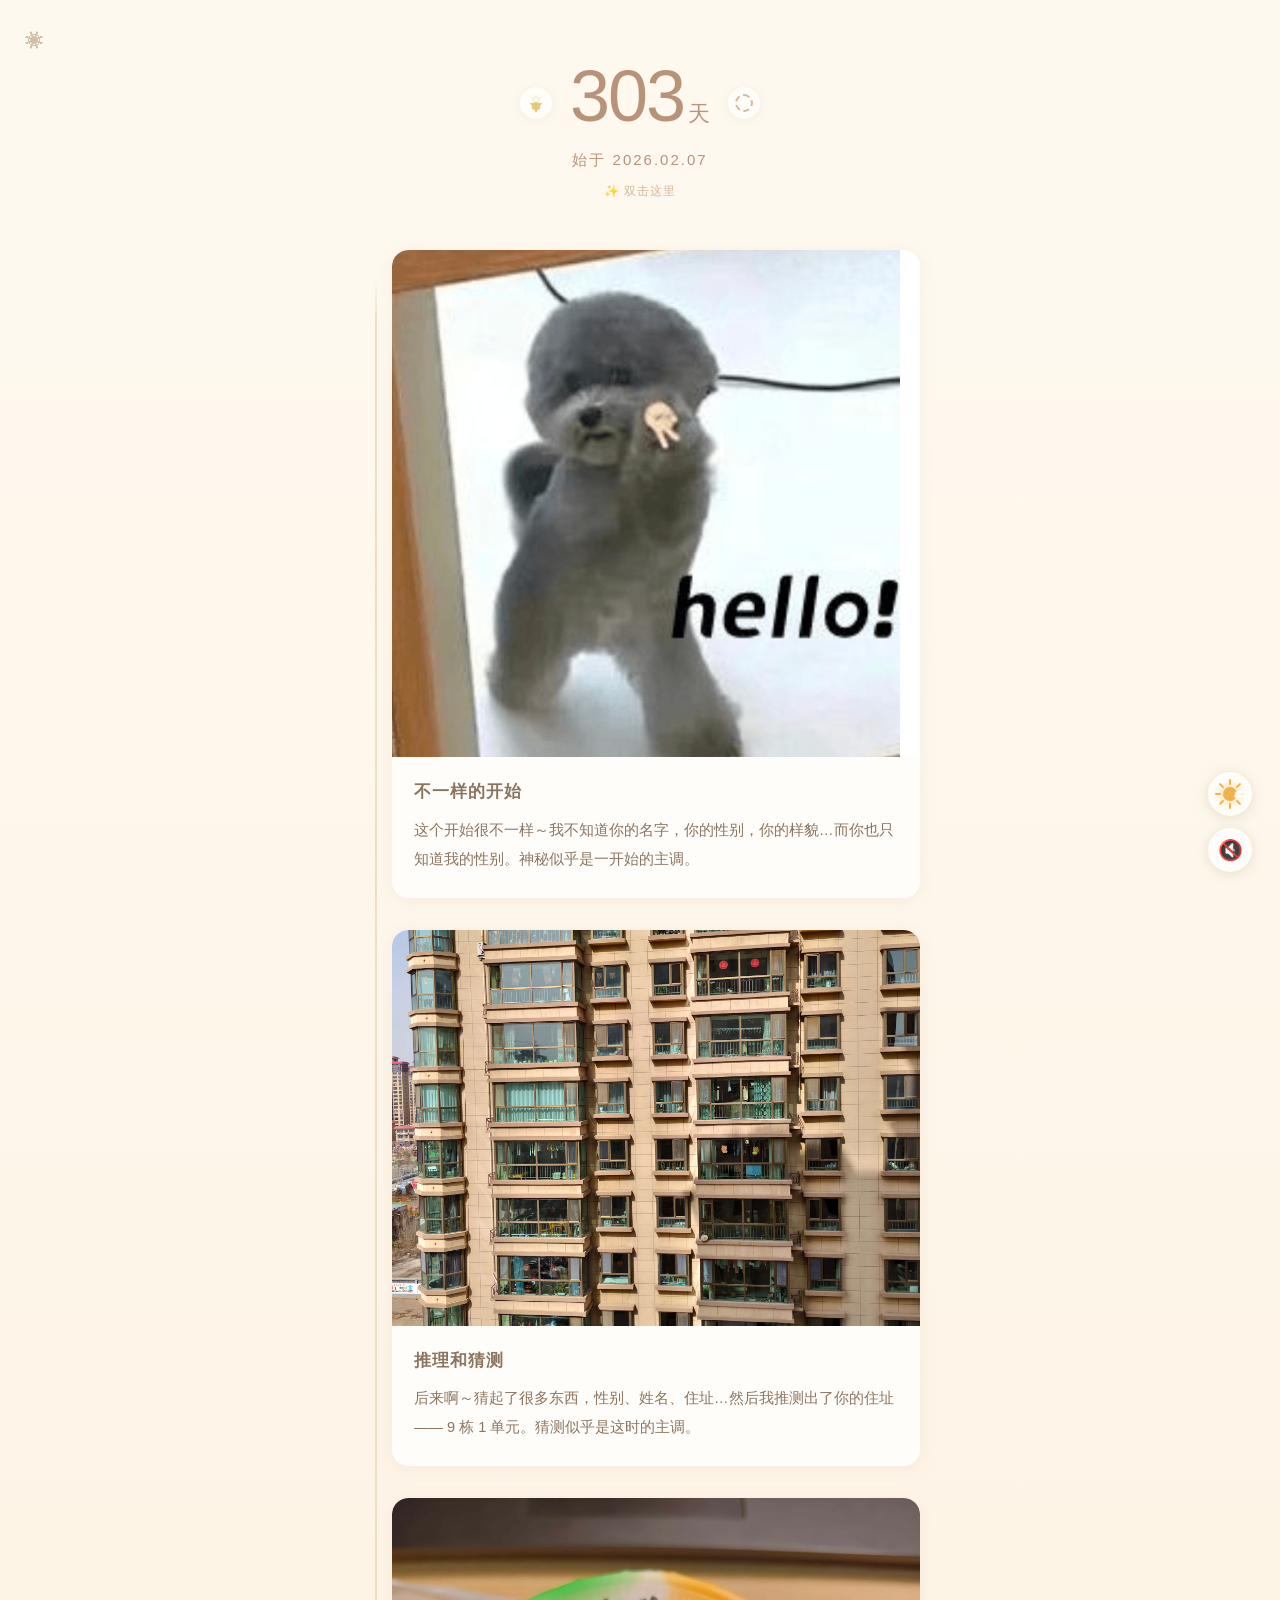
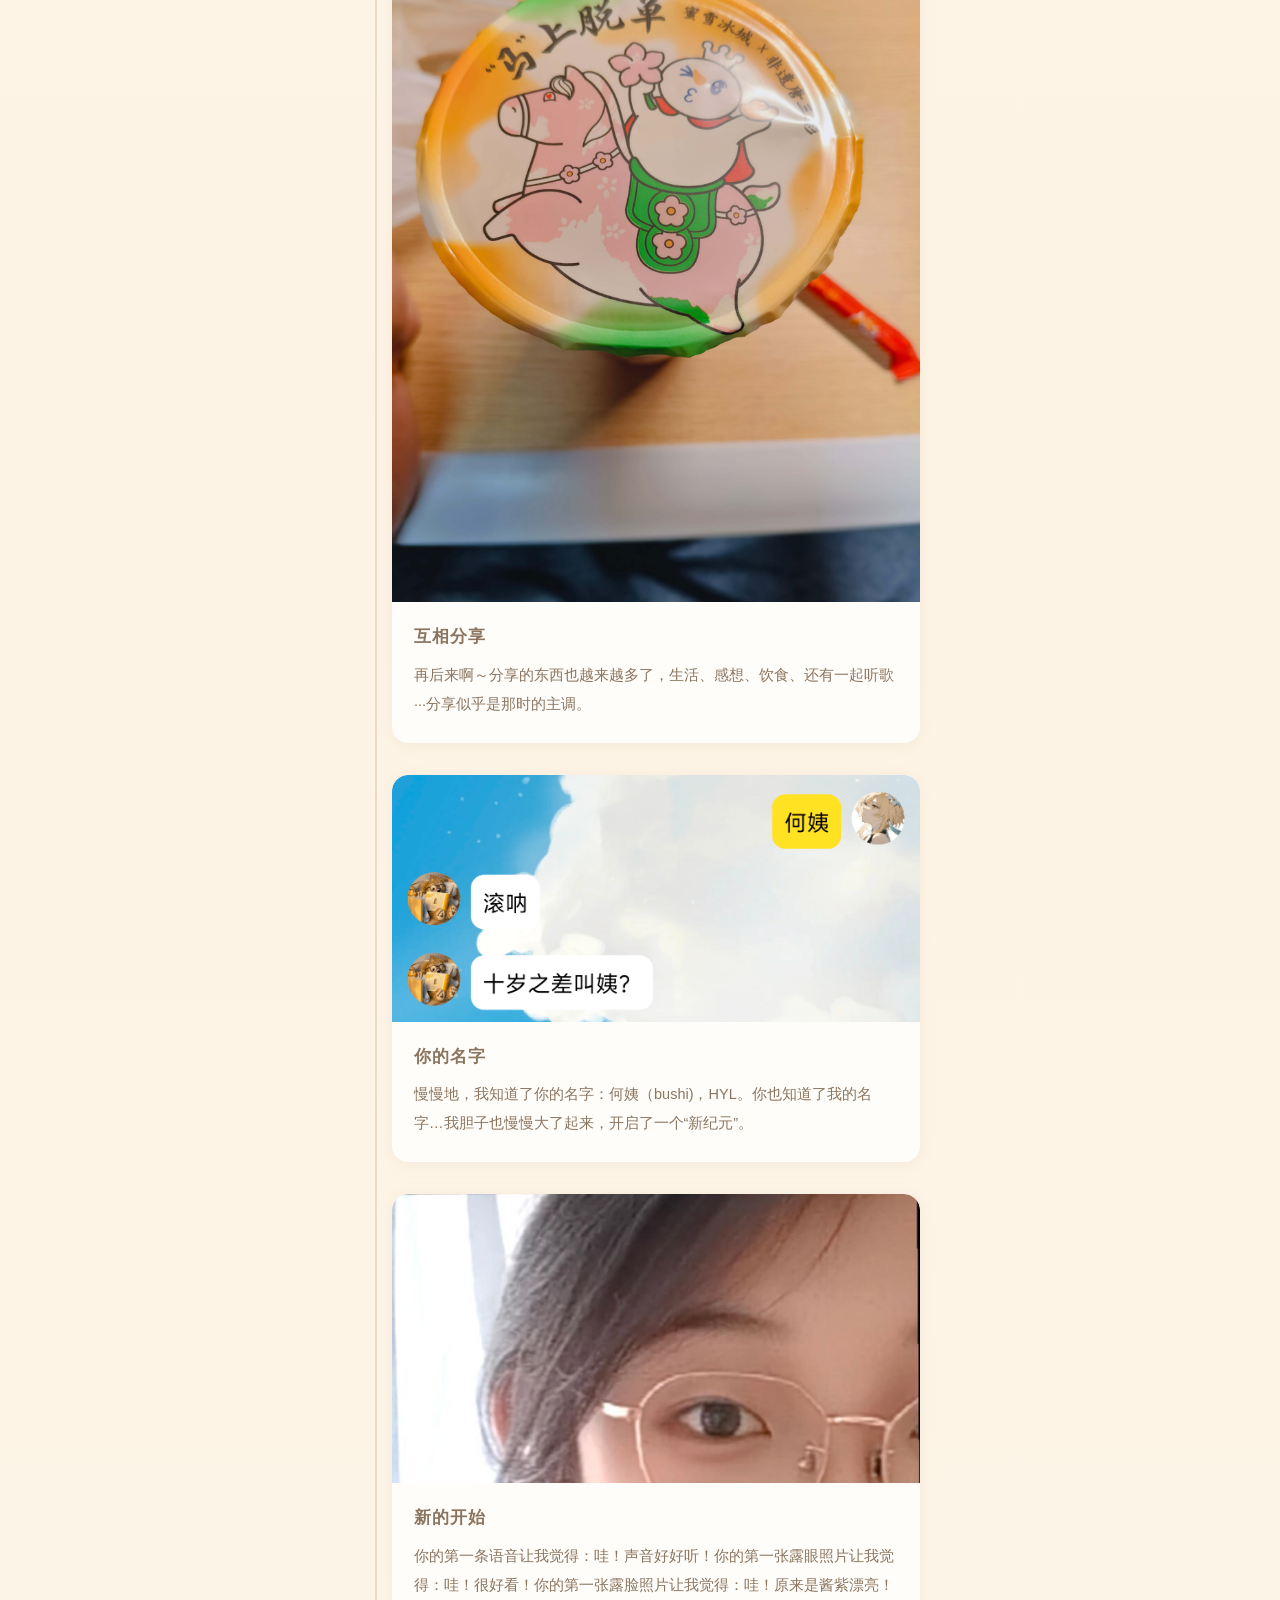
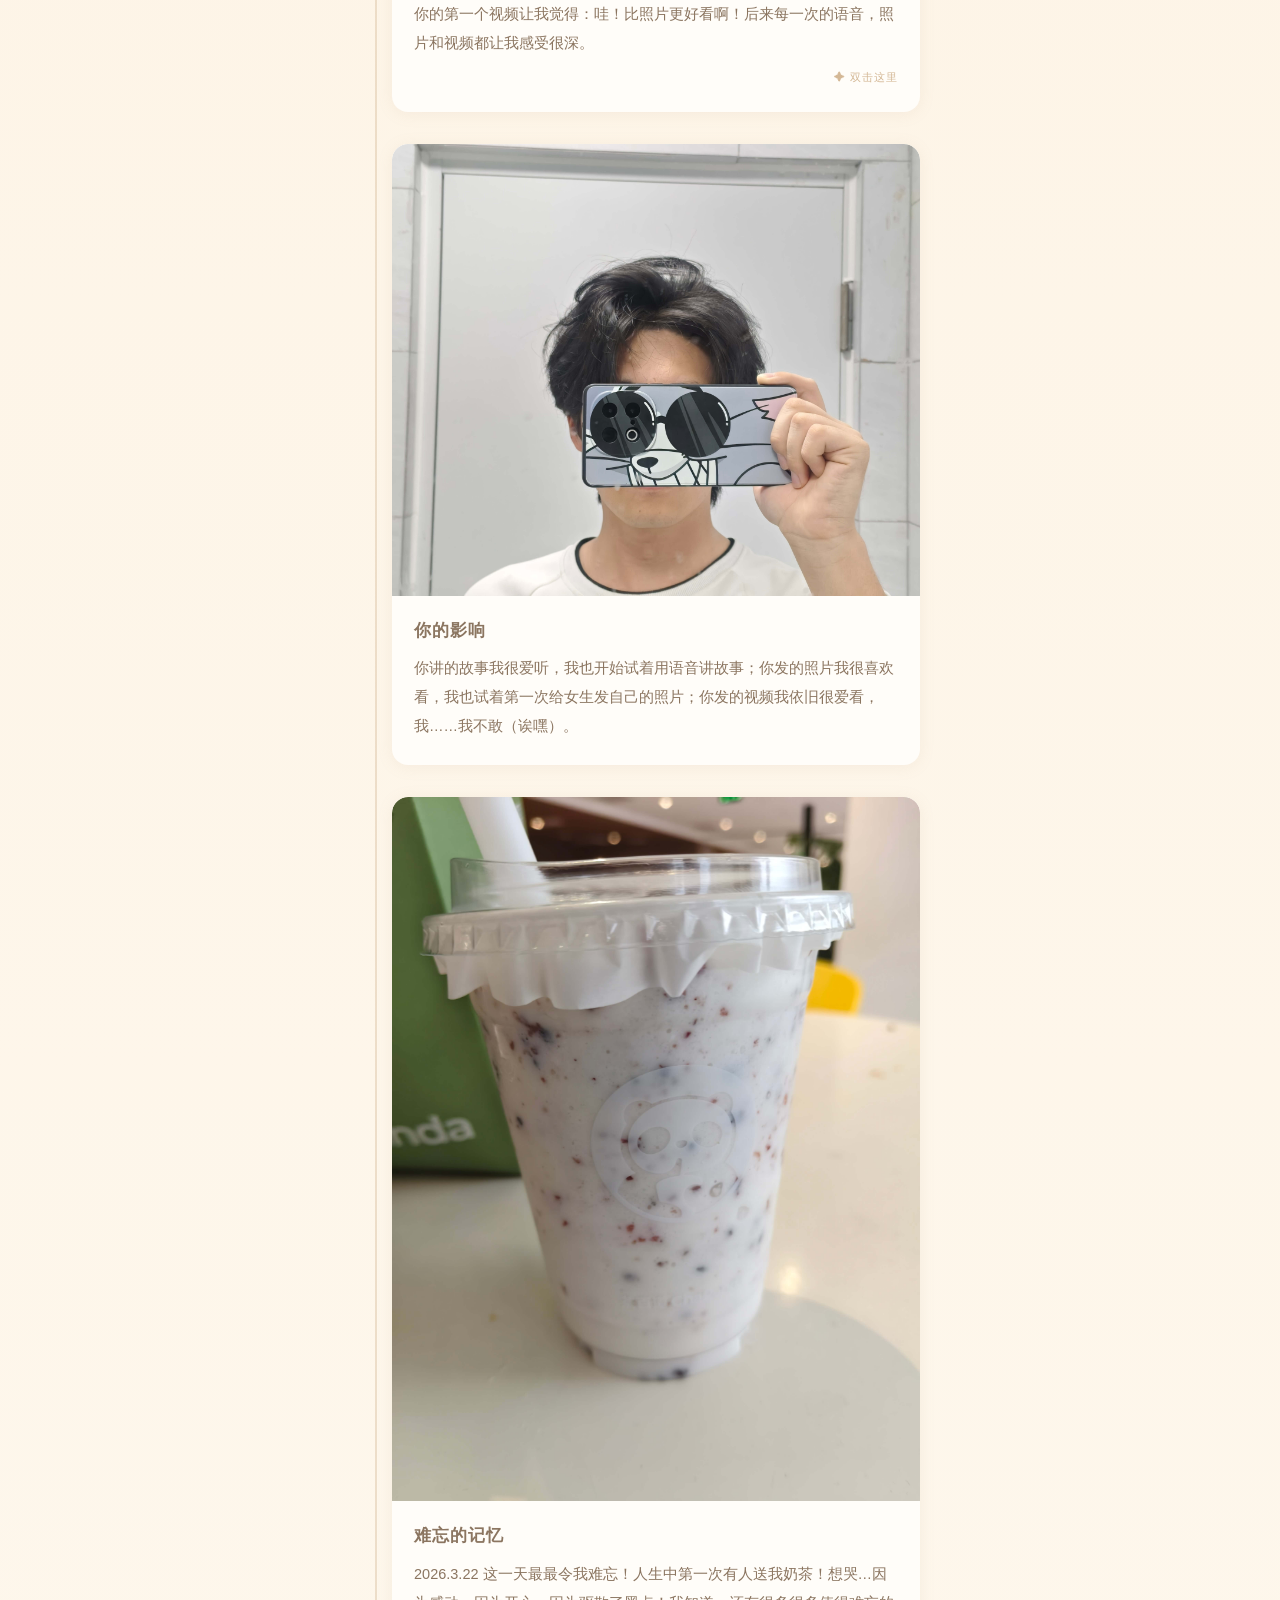
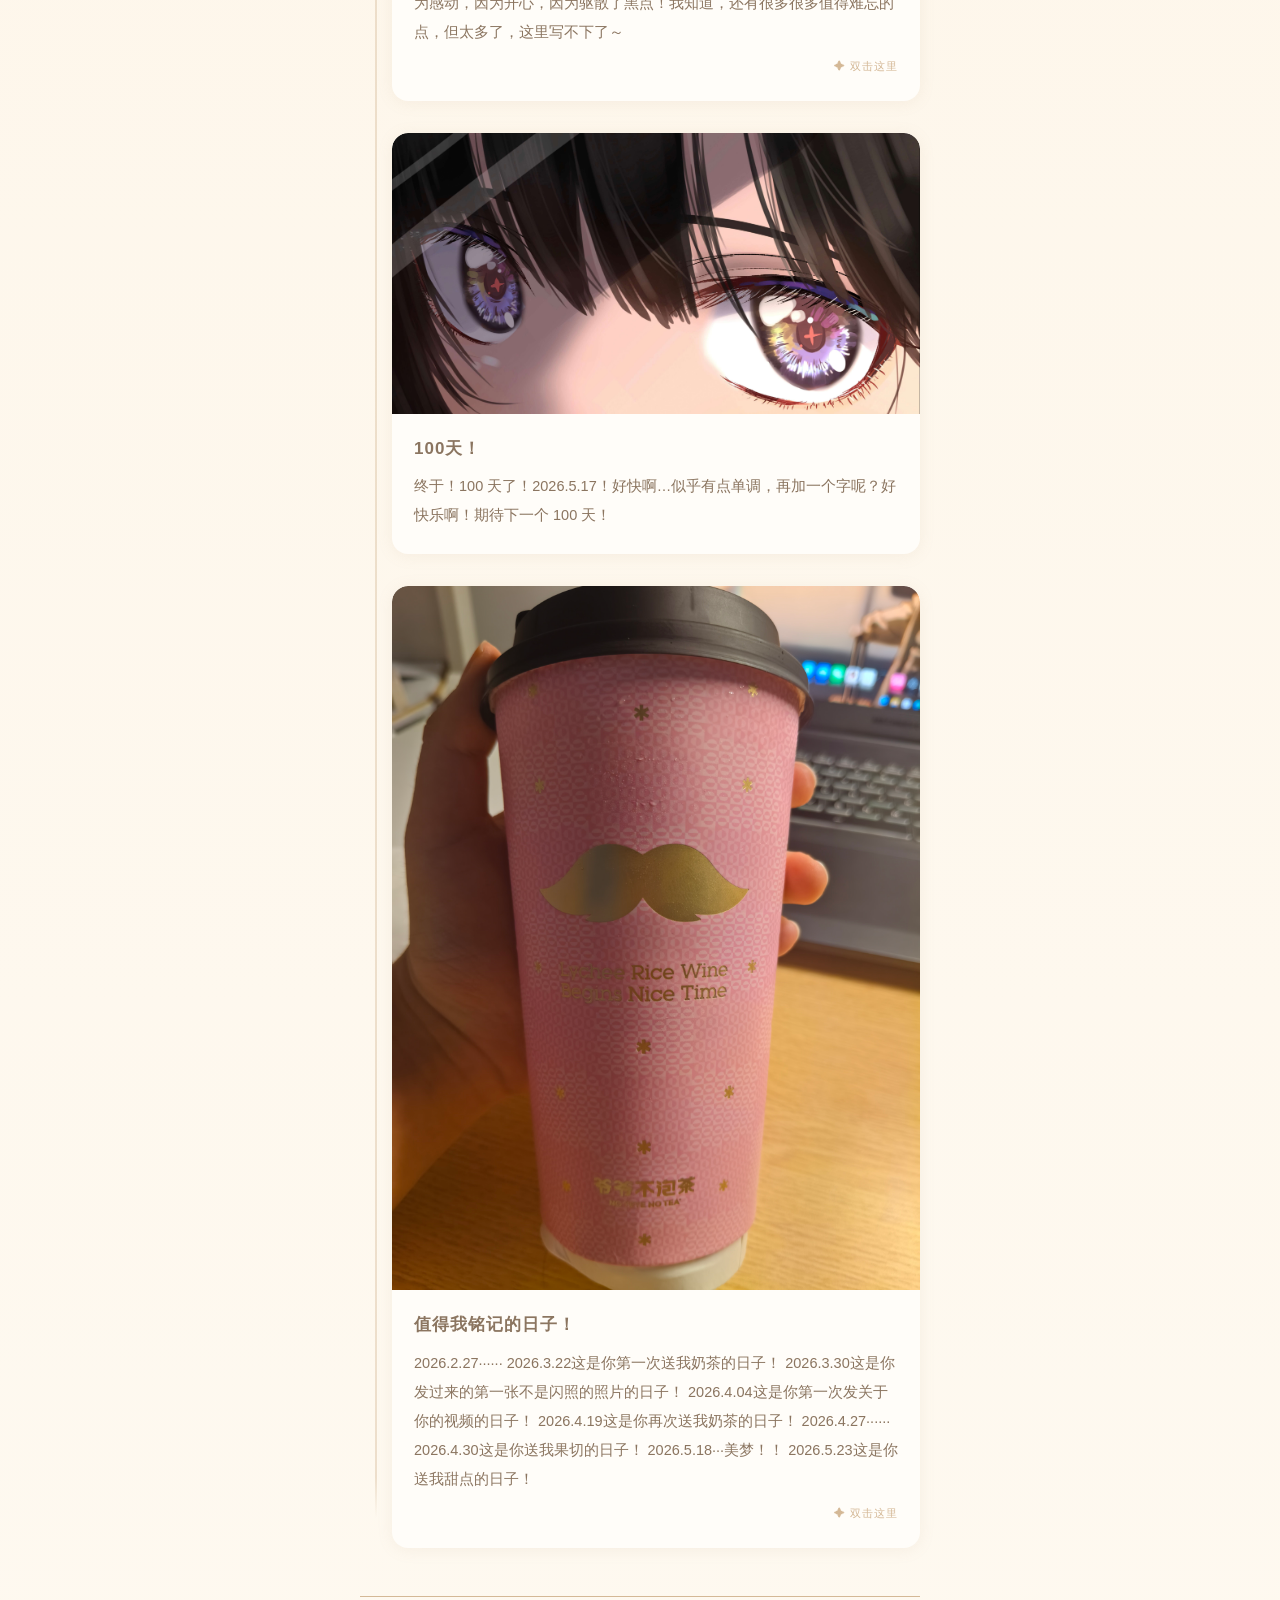
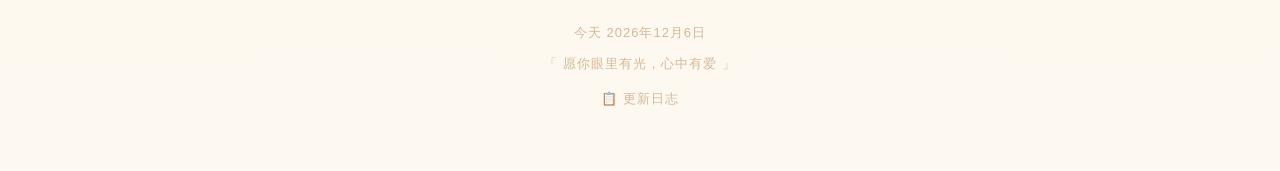
==== commit db85bfa7: "更新日志和创作者的话" ====
--- a/index.html
+++ b/index.html
@@ -144,6 +144,7 @@
             <div class="changelog">
                 <p class="changelog-toggle" id="changelogToggle">📋 更新日志</p>
                 <div class="changelog-content" id="changelogContent">
+                    <p>v1.6 · 2026.06.04 — 安装了pnpm git 修改起来更容易了 而且不打算对此做过多的修改了，因为太容易崩了，所以就稳稳当当的，就像刚诞生那样，在这里保持那份最原始最开始的青涩纯真吧！</p>
                     <p>v1.5 · 2026.05.22 — 将其成功部署到我的网域里了！</p>
                     <p>v1.4 · 2026.05.21 — 优化部分心情图标</p>
                     <p>v1.3 · 2026.05.20 — 新增创作者的话</p>
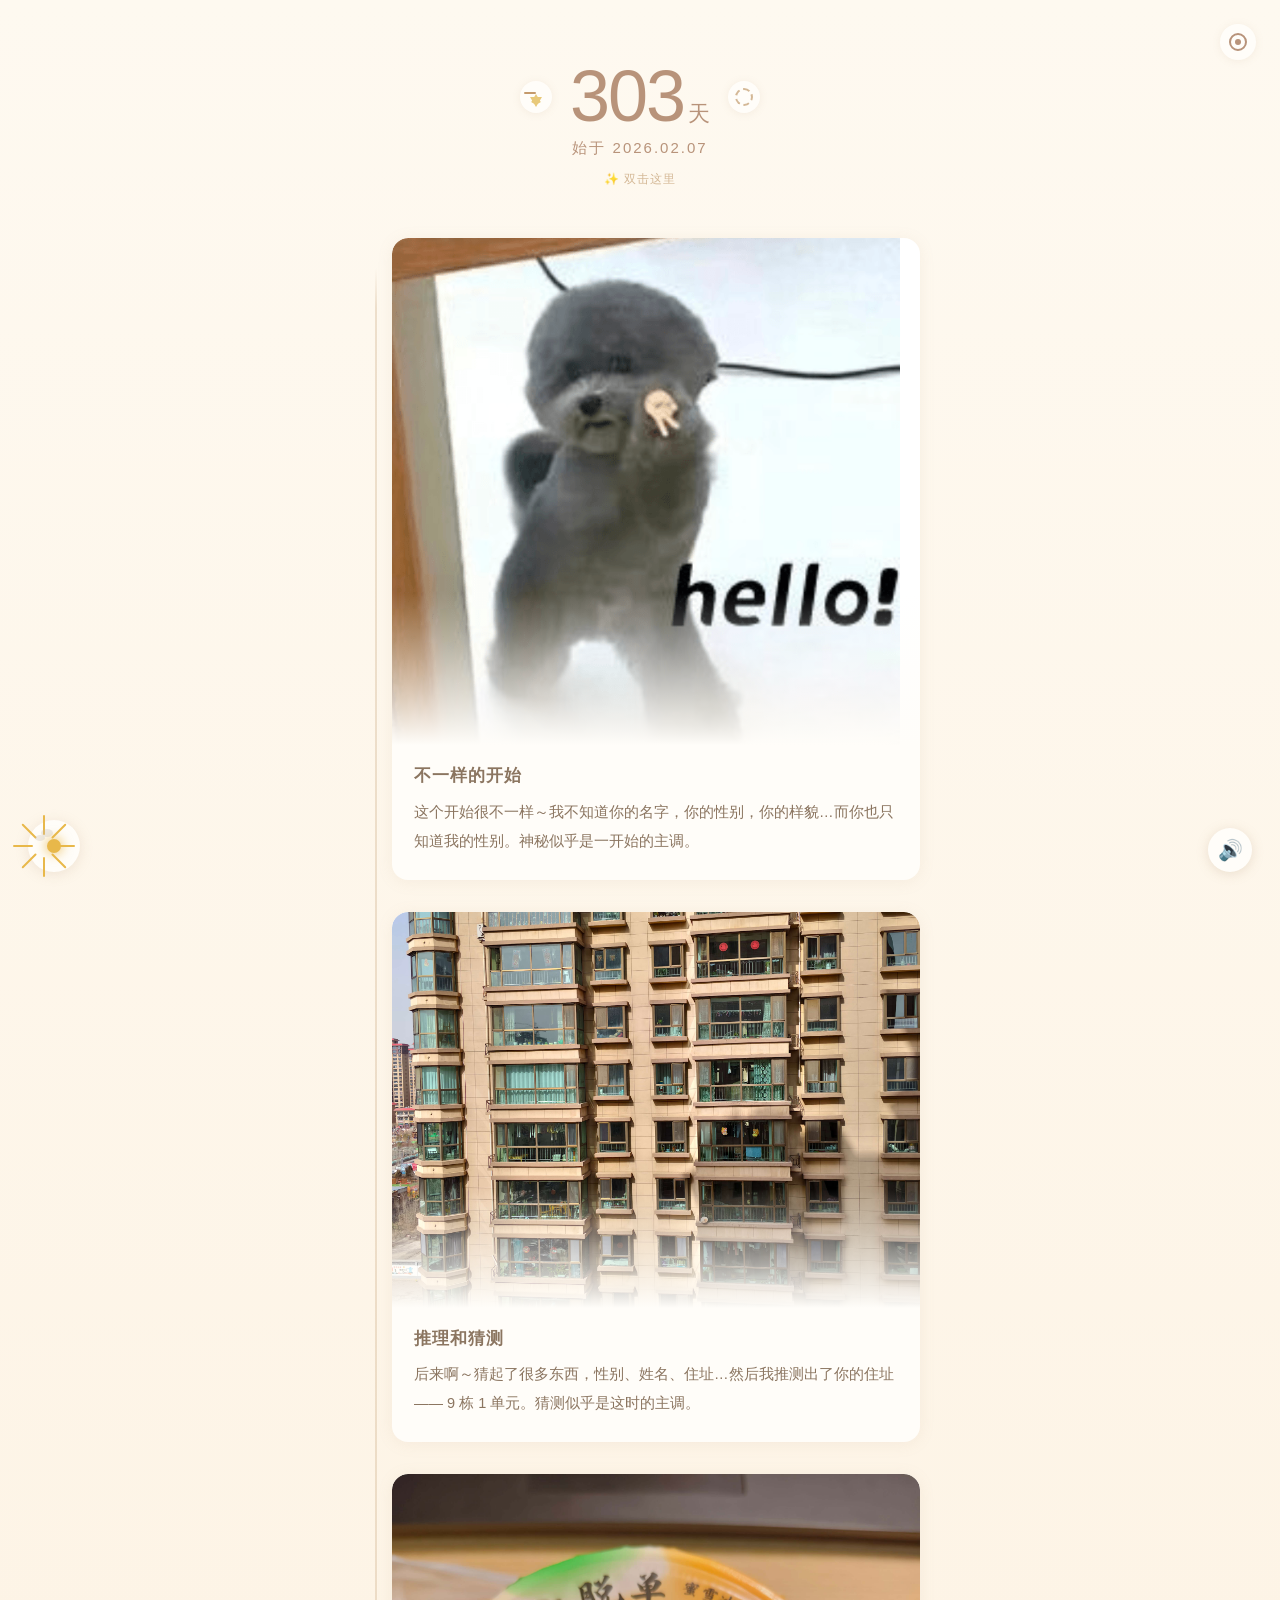
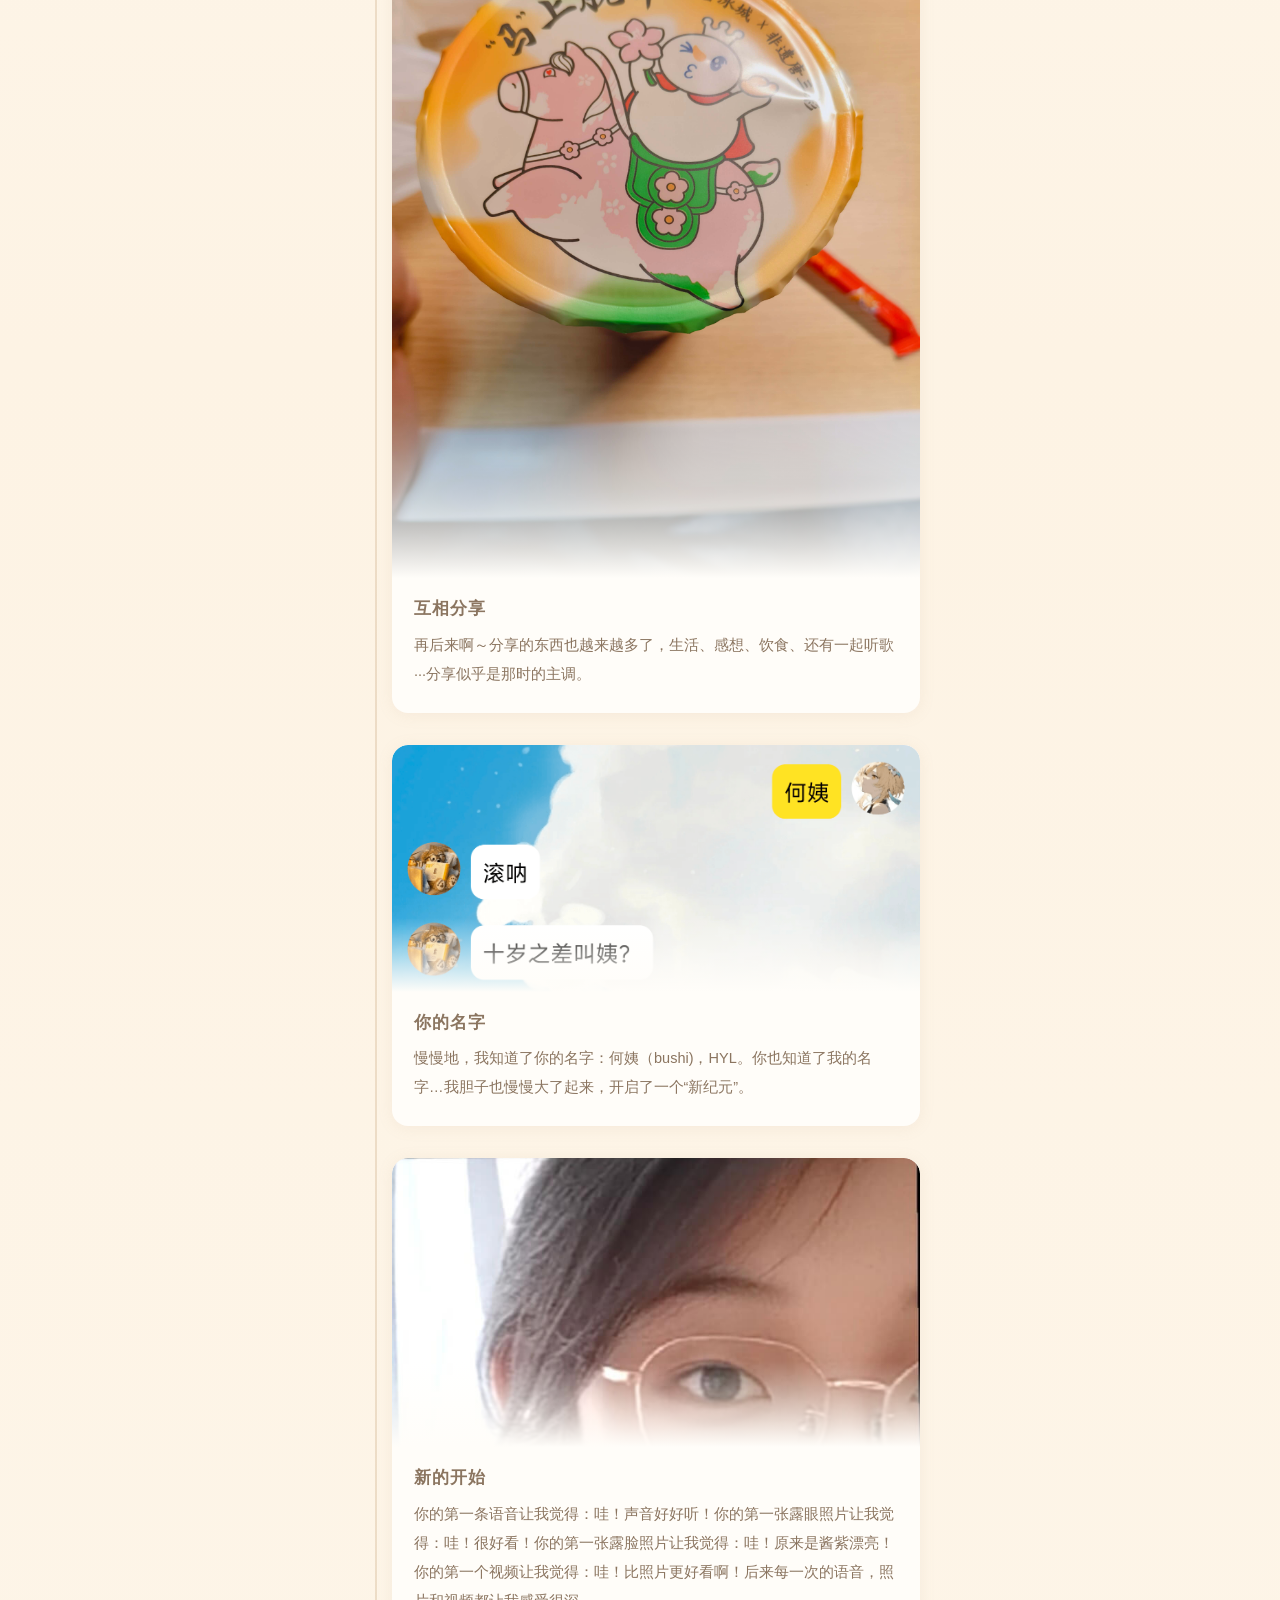
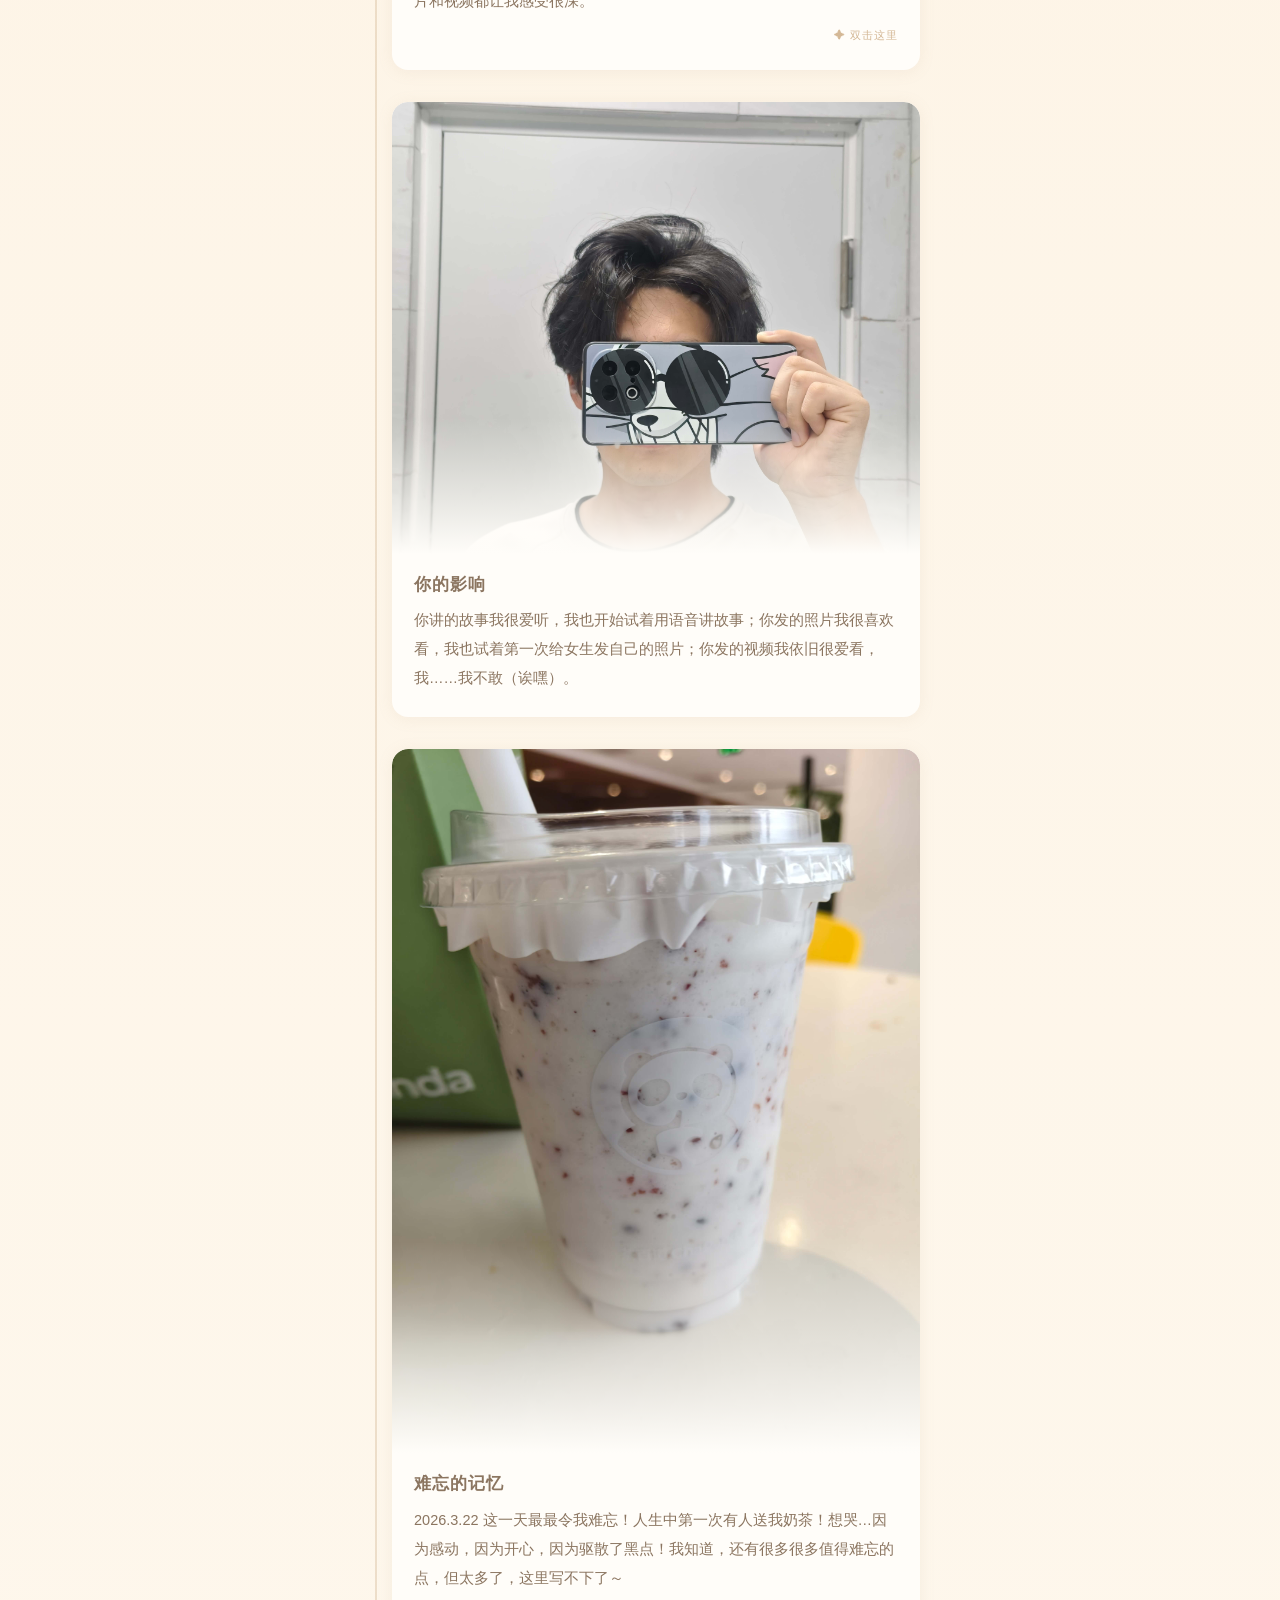
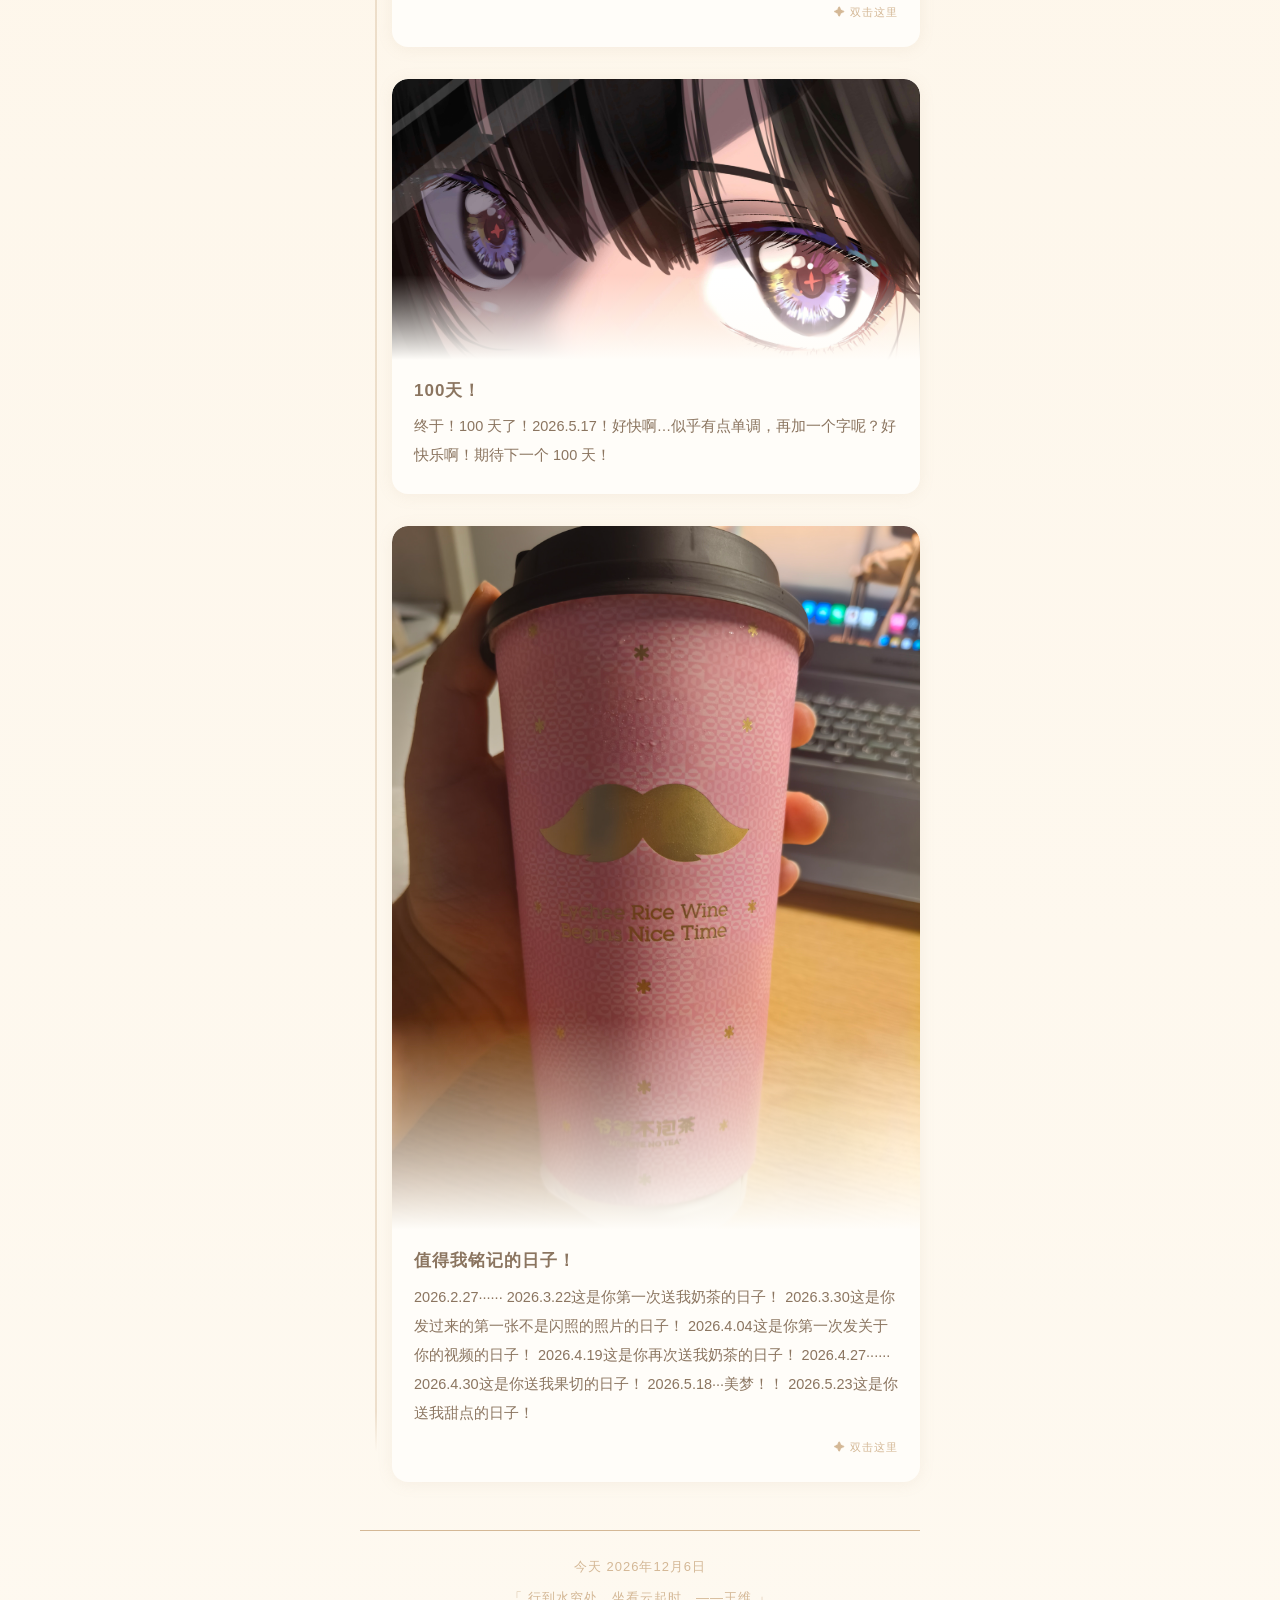
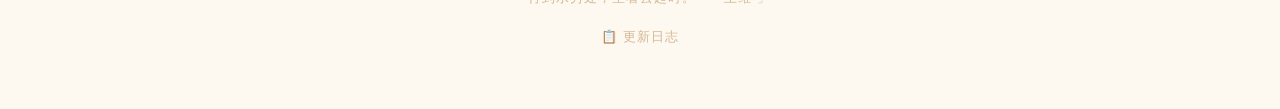
==== commit 5f14a1f6: "修改了底层代码" ====
--- a/index.html
+++ b/index.html
@@ -1,336 +1,157 @@
 <!DOCTYPE html>
 <html lang="zh-CN">
 <head>
-    <meta charset="UTF-8">
-    <meta name="viewport" content="width=device-width, initial-scale=1.0">
-    <title>100天</title>
-    <link rel="stylesheet" href="style.css">
-    <script>
-        (function() {
-            const theme = localStorage.getItem('dayTheme') || 'warm';
-            const map = {
-                warm: { start:'#fef9f0', mid:'#fdf3e4', end:'#fef9f0', card:'#fffdf9', main:'#5c4b3a', sub:'#8b7560', light:'#b8937a', hint:'#d4b896' },
-                pink: { start:'#fef7f5', mid:'#fdf0ed', end:'#fef7f5', card:'#fffaf8', main:'#6b4a4a', sub:'#8b6060', light:'#b08080', hint:'#d4a0a0' },
-                blue: { start:'#f5f8fb', mid:'#edf2f8', end:'#f5f8fb', card:'#f8fafc', main:'#4a5568', sub:'#607080', light:'#8090a0', hint:'#a0b0c0' },
-                green: { start:'#f6faf5', mid:'#eef5ec', end:'#f6faf5', card:'#f8fbf7', main:'#4a5c4a', sub:'#607860', light:'#809880', hint:'#a0b8a0' },
-                purple: { start:'#f9f7fc', mid:'#f2eef8', end:'#f9f7fc', card:'#faf8fc', main:'#5c4a6b', sub:'#706080', light:'#9080a0', hint:'#b0a0c0' },
-                gray: { start:'#f8f8f6', mid:'#f0f0ee', end:'#f8f8f6', card:'#fafaf9', main:'#5c5c5c', sub:'#707070', light:'#909090', hint:'#b0b0b0' }
-            };
-            const c = map[theme];
-            document.documentElement.style.setProperty('--bg-start', c.start);
-            document.documentElement.style.setProperty('--bg-mid', c.mid);
-            document.documentElement.style.setProperty('--bg-end', c.end);
-            document.documentElement.style.setProperty('--card-bg', c.card);
-            document.documentElement.style.setProperty('--text-main', c.main);
-            document.documentElement.style.setProperty('--text-sub', c.sub);
-            document.documentElement.style.setProperty('--text-light', c.light);
-            document.documentElement.style.setProperty('--text-hint', c.hint);
-        })();
-    </script>
+  <meta charset="UTF-8">
+  <meta name="viewport" content="width=device-width, initial-scale=1.0">
+  <title>100天</title>
+  <link rel="stylesheet" href="style.css">
+  <script>
+    // 主题色 — 在 paint 前注入 CSS 变量，避免闪烁
+    (function() {
+      var theme = localStorage.getItem('dayTheme') || 'warm';
+      var map = {
+        warm:   { start:'#fef9f0', mid:'#fdf3e4', end:'#fef9f0', card:'#fffdf9', main:'#5c4b3a', sub:'#8b7560', light:'#b8937a', hint:'#d4b896' },
+        pink:   { start:'#fef7f5', mid:'#fdf0ed', end:'#fef7f5', card:'#fffaf8', main:'#6b4a4a', sub:'#8b6060', light:'#b08080', hint:'#d4a0a0' },
+        blue:   { start:'#f5f8fb', mid:'#edf2f8', end:'#f5f8fb', card:'#f8fafc', main:'#4a5568', sub:'#607080', light:'#8090a0', hint:'#a0b0c0' },
+        green:  { start:'#f6faf5', mid:'#eef5ec', end:'#f6faf5', card:'#f8fbf7', main:'#4a5c4a', sub:'#607860', light:'#809880', hint:'#a0b8a0' },
+        purple: { start:'#f9f7fc', mid:'#f2eef8', end:'#f9f7fc', card:'#faf8fc', main:'#5c4a6b', sub:'#706080', light:'#9080a0', hint:'#b0a0c0' },
+        gray:   { start:'#f8f8f6', mid:'#f0f0ee', end:'#f8f8f6', card:'#fafaf9', main:'#5c5c5c', sub:'#707070', light:'#909090', hint:'#b0b0b0' }
+      };
+      var c = map[theme] || map.warm;
+      var root = document.documentElement;
+      root.style.setProperty('--bg-start',  c.start);
+      root.style.setProperty('--bg-mid',    c.mid);
+      root.style.setProperty('--bg-end',    c.end);
+      root.style.setProperty('--card-bg',   c.card);
+      root.style.setProperty('--text-main', c.main);
+      root.style.setProperty('--text-sub',  c.sub);
+      root.style.setProperty('--text-light',c.light);
+      root.style.setProperty('--text-hint', c.hint);
+    })();
+  </script>
 </head>
 <body>
-    <a href="settings.html" class="settings-link" title="设置">
-        <div class="settings-icon"></div>
-    </a>
 
-    <audio id="bgm" loop autoplay muted playsinline>
-        <source src="bgm.mp3" type="audio/mpeg">
-    </audio>
+  <!-- ====== 设置入口 ====== -->
+  <a href="settings.html" class="settings-link" title="设置">
+    <div class="settings-icon"></div>
+  </a>
 
-    <div class="theme-toggle" id="themeToggle" title="切换昼夜">
-        <div class="toggle-icon">
-            <div class="sun">
-                <div class="sun-core"></div>
-                <div class="sun-ray r1"></div><div class="sun-ray r2"></div>
-                <div class="sun-ray r3"></div><div class="sun-ray r4"></div>
-                <div class="sun-ray r5"></div><div class="sun-ray r6"></div>
-                <div class="sun-ray r7"></div><div class="sun-ray r8"></div>
-            </div>
-            <div class="moon">
-                <div class="moon-body"></div>
-                <div class="moon-crater c1"></div><div class="moon-crater c2"></div>
-                <div class="moon-crater c3"></div><div class="moon-crater c4"></div>
-                <div class="moon-shadow"></div>
-            </div>
-            <div class="cloud c1"></div><div class="cloud c2"></div>
-            <div class="toggle-star s1"></div><div class="toggle-star s2"></div>
-            <div class="toggle-star s3"></div><div class="toggle-star s4"></div>
-            <div class="toggle-star s5"></div>
+  <!-- ====== 背景音乐 ====== -->
+  <audio id="bgm" loop autoplay muted playsinline>
+    <source src="bgm.mp3" type="audio/mpeg">
+  </audio>
+
+  <!-- ====== 昼夜切换 ====== -->
+  <div class="theme-toggle" id="themeToggle" title="切换昼夜">
+    <div class="toggle-icon">
+      <div class="sun">
+        <div class="sun-core"></div>
+        <div class="sun-ray r1"></div><div class="sun-ray r2"></div>
+        <div class="sun-ray r3"></div><div class="sun-ray r4"></div>
+        <div class="sun-ray r5"></div><div class="sun-ray r6"></div>
+        <div class="sun-ray r7"></div><div class="sun-ray r8"></div>
+      </div>
+      <div class="moon">
+        <div class="moon-body"></div>
+        <div class="moon-crater c1"></div><div class="moon-crater c2"></div>
+        <div class="moon-crater c3"></div><div class="moon-crater c4"></div>
+        <div class="moon-shadow"></div>
+      </div>
+      <div class="cloud c1"></div><div class="cloud c2"></div>
+      <div class="toggle-star s1"></div><div class="toggle-star s2"></div>
+      <div class="toggle-star s3"></div><div class="toggle-star s4"></div>
+      <div class="toggle-star s5"></div>
+    </div>
+  </div>
+
+  <!-- ====== 音乐开关 ====== -->
+  <div class="music-toggle" id="musicBtn" title="音乐开关">
+    <span class="music-icon-on">🔊</span>
+    <span class="music-icon-off" style="display:none;">🔇</span>
+  </div>
+
+  <!-- ====== 心情面板弹窗 ====== -->
+  <div class="mood-overlay" id="moodOverlay">
+    <div class="mood-panel">
+      <p class="mood-title">选择你的心情</p>
+      <div class="mood-options">
+        <div class="mood-item" data-mood="yuyue">   <div class="mood-icon mood-yuyue"></div><span>愉悦</span></div>
+        <div class="mood-item" data-mood="youxian"> <div class="mood-icon mood-youxian"></div><span>悠闲</span></div>
+        <div class="mood-item" data-mood="qidai">   <div class="mood-icon mood-qidai"></div><span>期待</span></div>
+        <div class="mood-item" data-mood="ziyou">   <div class="mood-icon mood-ziyou"></div><span>自由</span></div>
+        <div class="mood-item" data-mood="beishang"><div class="mood-icon mood-beishang"></div><span>悲伤</span></div>
+        <div class="mood-item" data-mood="gudu">    <div class="mood-icon mood-gudu"></div><span>孤独</span></div>
+        <div class="mood-item" data-mood="fennu">   <div class="mood-icon mood-fennu"></div><span>愤怒</span></div>
+        <div class="mood-item" data-mood="yihan">   <div class="mood-icon mood-yihan"></div><span>遗憾</span></div>
+        <div class="mood-item" data-mood="wuliao">  <div class="mood-icon mood-wuliao"></div><span>无聊</span></div>
+        <div class="mood-item" data-mood="kongxu">  <div class="mood-icon mood-kongxu"></div><span>空虚</span></div>
+        <div class="mood-item" data-mood="fadian">  <div class="mood-icon mood-fadian"></div><span>发癫</span></div>
+      </div>
+    </div>
+  </div>
+
+  <!-- ====== 主容器 ====== -->
+  <div class="container">
+    <header class="header" id="headerArea">
+      <div class="stars-container" id="starsContainer"></div>
+      <div class="header-moods">
+        <div class="mood-badge my-mood" id="myMoodBadge" title="我的心情">
+          <div class="mood-badge-icon" id="myMoodIcon"></div>
         </div>
+        <div class="days-badge">
+          <span class="days-number" id="daysCount">100</span>
+          <span class="days-label">天</span>
+        </div>
+        <div class="mood-badge her-mood" id="herMoodBadge" title="点击选择心情">
+          <div class="mood-badge-icon" id="herMoodIcon"></div>
+        </div>
+      </div>
+      <p class="subtitle">始于 2026.02.07</p>
+      <p class="hint-text" id="headerHint">✨ 双击这里</p>
+    </header>
+
+    <div class="cards" id="cardsContainer"></div>
+
+    <footer class="footer">
+      <p id="todayDate"></p>
+      <p class="footer-quote" id="footerQuote"></p>
+      <div class="changelog">
+        <p class="changelog-toggle" id="changelogToggle">📋 更新日志</p>
+        <div class="changelog-content" id="changelogContent">
+          <p>v1.6 · 2026.06.04 — 安装了pnpm git 修改起来更容易了 而且不打算对此做过多的修改了，因为太容易崩了，所以就稳稳当当的，就像刚诞生那样，在这里保持那份最原始最开始的青涩纯真吧！</p>
+          <p>v1.5 · 2026.05.22 — 将其成功部署到我的网域里了！</p>
+          <p>v1.4 · 2026.05.21 — 优化部分心情图标</p>
+          <p>v1.3 · 2026.05.20 — 新增创作者的话</p>
+          <p>v1.2 · 2026.05.18 — 新增疲惫、迷糊心情图标</p>
+          <p>v1.1 · 2026.05.17 — 新增心情图标，更新日志，设置</p>
+          <p>v1.0 · 2026.05.16 — 首次上线</p>
+        </div>
+      </div>
+    </footer>
+  </div>
+
+  <!-- ====== 相册弹窗 ====== -->
+  <div class="album-overlay" id="albumOverlay">
+    <div class="album-modal">
+      <span class="album-close">&times;</span>
+      <div class="album-grid"></div>
+      <div class="album-video">
+        <video controls playsinline>
+          <source src="video.mp4" type="video/mp4">
+          你的浏览器不支持视频播放
+        </video>
+      </div>
     </div>
+  </div>
 
-    <div class="music-toggle" id="musicBtn" title="音乐开关">
-        <span class="music-icon-on">🔊</span>
-        <span class="music-icon-off" style="display:none;">🔇</span>
-    </div>
+  <!-- ====== 灯箱 ====== -->
+  <div class="lightbox" id="lightbox" style="display:none;">
+    <span class="lightbox-close">&times;</span>
+    <img src="" alt="放大图片">
+  </div>
 
-    <!-- 心情选择弹窗 -->
-    <div class="mood-overlay" id="moodOverlay">
-        <div class="mood-panel">
-            <p class="mood-title">选择你的心情</p>
-            <div class="mood-options">
-                <div class="mood-item" data-mood="yuyue">
-                    <div class="mood-icon mood-yuyue"></div>
-                    <span>愉悦</span>
-                </div>
-                <div class="mood-item" data-mood="youxian">
-                    <div class="mood-icon mood-youxian"></div>
-                    <span>悠闲</span>
-                </div>
-                <div class="mood-item" data-mood="qidai">
-                    <div class="mood-icon mood-qidai"></div>
-                    <span>期待</span>
-                </div>
-                <div class="mood-item" data-mood="ziyou">
-                    <div class="mood-icon mood-ziyou"></div>
-                    <span>自由</span>
-                </div>
-                <div class="mood-item" data-mood="beishang">
-                    <div class="mood-icon mood-beishang"></div>
-                    <span>悲伤</span>
-                </div>
-                <div class="mood-item" data-mood="gudu">
-                    <div class="mood-icon mood-gudu"></div>
-                    <span>孤独</span>
-                </div>
-                <div class="mood-item" data-mood="fennu">
-                    <div class="mood-icon mood-fennu"></div>
-                    <span>愤怒</span>
-                </div>
-                <div class="mood-item" data-mood="yihan">
-                    <div class="mood-icon mood-yihan"></div>
-                    <span>遗憾</span>
-                </div>
-                <div class="mood-item" data-mood="wuliao">
-                    <div class="mood-icon mood-wuliao"></div>
-                    <span>无聊</span>
-                </div>
-                <div class="mood-item" data-mood="kongxu">
-                    <div class="mood-icon mood-kongxu"></div>
-                    <span>空虚</span>
-                </div>
-                <div class="mood-item" data-mood="fadian">
-                    <div class="mood-icon mood-fadian"></div>
-                    <span>发癫</span>
-                </div>
-            </div>
-        </div>
-    </div>
-
-    <div class="container">
-        <header class="header" id="headerArea">
-            <div class="stars-container" id="starsContainer"></div>
-            <div class="header-moods">
-                <div class="mood-badge my-mood" id="myMoodBadge" title="我的心情">
-                    <div class="mood-badge-icon" id="myMoodIcon"></div>
-                </div>
-                <div class="days-badge">
-                    <span class="days-number" id="daysCount">100</span>
-                    <span class="days-label">天</span>
-                </div>
-                <div class="mood-badge her-mood" id="herMoodBadge" title="点击选择心情">
-                    <div class="mood-badge-icon" id="herMoodIcon"></div>
-                </div>
-            </div>
-            <p class="subtitle">始于 2026.02.07</p>
-            <p class="hint-text" id="headerHint">✨ 双击这里</p>
-        </header>
-
-        <div class="cards" id="cardsContainer"></div>
-
-        <footer class="footer">
-            <p id="todayDate"></p>
-            <p class="footer-quote" id="footerQuote"></p>
-            <div class="changelog">
-                <p class="changelog-toggle" id="changelogToggle">📋 更新日志</p>
-                <div class="changelog-content" id="changelogContent">
-                    <p>v1.6 · 2026.06.04 — 安装了pnpm git 修改起来更容易了 而且不打算对此做过多的修改了，因为太容易崩了，所以就稳稳当当的，就像刚诞生那样，在这里保持那份最原始最开始的青涩纯真吧！</p>
-                    <p>v1.5 · 2026.05.22 — 将其成功部署到我的网域里了！</p>
-                    <p>v1.4 · 2026.05.21 — 优化部分心情图标</p>
-                    <p>v1.3 · 2026.05.20 — 新增创作者的话</p>
-                    <p>v1.2 · 2026.05.18 — 新增疲惫、迷糊心情图标</p>
-                    <p>v1.1 · 2026.05.17 — 新增心情图标，更新日志，设置</p>
-                    <p>v1.0 · 2026.05.16 — 首次上线</p>
-                </div>
-            </div>
-        </footer>
-    </div>
-
-    <div class="album-overlay" id="albumOverlay">
-        <div class="album-modal">
-            <span class="album-close">&times;</span>
-            <div class="album-grid"></div>
-            <div class="album-video">
-                <video controls playsinline>
-                    <source src="video.mp4" type="video/mp4">
-                    你的浏览器不支持视频播放
-                </video>
-            </div>
-        </div>
-    </div>
-
-    <div class="lightbox" id="lightbox" style="display:none;">
-        <span class="lightbox-close">&times;</span>
-        <img src="" alt="放大图片">
-    </div>
-
-    <script src="config.js"></script>
-    <script>
-        const startDate = new Date('2026-02-07');
-        const today = new Date();
-        const diffDays = Math.floor((today - startDate) / (1000 * 60 * 60 * 24)) + 1;
-        document.getElementById('daysCount').textContent = diffDays >= 1 ? diffDays : 1;
-        document.getElementById('todayDate').textContent = `今天 ${today.getFullYear()}年${today.getMonth() + 1}月${today.getDate()}日`;
-
-        // 底部随机句子（保留你原有的350句文案，此处省略）
-        const quotesByDay = {
-            0: ["行到水穷处，坐看云起时。——王维","生活明朗，万物可爱","愿你眼里有光，心中有爱"],
-            1: ["今天也是元气满满的一天","阳光正好，微风不燥","新的一天，新的开始","保持热爱，奔赴山海"],
-            2: ["什么越洗越脏？水。","有些路看起来很近，走起来却很远","好事多磨"],
-            3: ["人生就像一盒巧克力。——《阿甘正传》","愿你被世界温柔以待","心之所向，素履以往"],
-            4: ["考拉的指纹和人类几乎一模一样。","傍晚的微风最温柔","今天也要好好吃饭","生活原本沉闷，跑起来就有风"],
-            5: ["向前跑，迎着冷眼和嘲笑。——《追梦赤子心》","星星发亮是为了让每个人都找到属于自己的星星","把普通的日子过得浪漫些"],
-            6: ["天才是百分之一的灵感加百分之九十九的汗水。——爱迪生","周末愉快","愿你做一个快乐的大人"]
-        };
-        document.getElementById('footerQuote').textContent = '「 ' + quotesByDay[today.getDay()][Math.floor(Math.random() * quotesByDay[today.getDay()].length)] + ' 」';
-
-        const container = document.getElementById('cardsContainer');
-        cardsData.forEach((card, index) => {
-            const cardEl = document.createElement('div');
-            cardEl.className = 'card';
-            let hintHTML = '';
-            if (index === 4) hintHTML = '<p class="card-hint">✦ 双击这里</p>';
-            if (index === 6) hintHTML = '<p class="card-hint">✦ 双击这里</p>';
-            if (index === 8) hintHTML = '<p class="card-hint">✦ 双击这里</p>';
-            cardEl.innerHTML = `
-                <div class="card-image" onclick="openLightbox('images/${card.image}')">
-                    <img src="images/${card.image}" alt="${card.title || '图片' + (index + 1)}" loading="lazy">
-                </div>
-                <div class="card-content">
-                    ${card.title ? `<h3 class="card-title">${card.title}</h3>` : ''}
-                    <p class="card-text">${card.text}</p>
-                    ${hintHTML}
-                </div>`;
-            if (index === 4) cardEl.addEventListener('dblclick', e => { e.preventDefault(); openAlbum(); });
-            if (index === 6) cardEl.addEventListener('dblclick', e => { e.preventDefault(); openSingleImage('images/album/secret.jpg'); });
-            if (index === 8) cardEl.addEventListener('dblclick', e => { e.preventDefault(); openAlbum2(); });
-            container.appendChild(cardEl);
-        });
-
-        /* --- 滚动渐入动画 --- */
-        function initScrollReveal() {
-            const observer = new IntersectionObserver(function(entries) {
-                entries.forEach(function(entry) {
-                    if (entry.isIntersecting) {
-                        entry.target.classList.add('visible');
-                        observer.unobserve(entry.target);
-                    }
-                });
-            }, { threshold: 0.15, rootMargin: '0px 0px -30px 0px' });
-            document.querySelectorAll('.card').forEach(function(card) {
-                observer.observe(card);
-            });
-        }
-        initScrollReveal();
-
-        function openLightbox(src) { const lb = document.getElementById('lightbox'); lb.style.display = 'flex'; lb.querySelector('img').src = src; }
-        document.getElementById('lightbox').addEventListener('click', function(e) { if (e.target === this || e.target.className === 'lightbox-close') this.style.display = 'none'; });
-
-        function openAlbum() {
-            const overlay = document.getElementById('albumOverlay');
-            overlay.querySelector('.album-grid').innerHTML = '';
-            overlay.querySelector('.album-video').style.display = 'block';
-            ['a7.jpg','a8.jpg','a9.jpg','a10.jpg','a11.jpg','a12.jpg','a13.jpg','a14.jpg'].forEach(photo => {
-                const img = document.createElement('img');
-                img.src = 'images/album/' + photo; img.alt = '相册照片'; img.loading = 'lazy';
-                img.onclick = () => openLightbox('images/album/' + photo);
-                overlay.querySelector('.album-grid').appendChild(img);
-            });
-            overlay.style.display = 'flex'; document.body.style.overflow = 'hidden';
-        }
-
-        function openAlbum2() {
-            const overlay = document.getElementById('albumOverlay');
-            overlay.querySelector('.album-grid').innerHTML = '';
-            overlay.querySelector('.album-video').style.display = 'none';
-            ['a13.jpg','a14.jpg'].forEach(photo => {
-                const img = document.createElement('img');
-                img.src = 'images/album/' + photo; img.alt = '相册照片'; img.loading = 'lazy';
-                img.style.width = '200px';
-                img.style.height = '140px';
-                img.onclick = () => openLightbox('images/album/' + photo);
-                overlay.querySelector('.album-grid').appendChild(img);
-            });
-            overlay.style.display = 'flex'; document.body.style.overflow = 'hidden';
-        }
-
-        document.getElementById('albumOverlay').addEventListener('click', function(e) {
-            if (e.target === this || e.target.className === 'album-close') {
-                this.style.display = 'none';
-                document.body.style.overflow = '';
-                this.querySelector('.album-video').style.display = 'block';
-                const v = this.querySelector('video');
-                if (v) v.pause();
-            }
-        });
-
-        function openSingleImage(src) {
-            const overlay = document.createElement('div'); overlay.className = 'single-image-overlay';
-            overlay.innerHTML = `<span class="single-image-close">&times;</span><img src="${src}" alt="照片">`;
-            overlay.addEventListener('click', function(e) { if (e.target === overlay || e.target.className === 'single-image-close') { overlay.remove(); document.body.style.overflow = ''; } });
-            document.body.appendChild(overlay); document.body.style.overflow = 'hidden';
-        }
-
-        const headerArea = document.getElementById('headerArea'), starsContainer = document.getElementById('starsContainer'), headerHint = document.getElementById('headerHint');
-        let starsActive = false;
-        function createStars() {
-            starsContainer.innerHTML = '';
-            for (let i = 0; i < 16; i++) {
-                const star = document.createElement('div'); star.className = 'star-particle';
-                star.style.cssText = `left:${Math.random()*100}%;top:${Math.random()*100}%;width:${2+Math.random()*4}px;height:${2+Math.random()*4}px;animation-delay:${Math.random()*3}s;animation-duration:${2+Math.random()*4}s;`;
-                starsContainer.appendChild(star);
-            }
-        }
-        headerArea.addEventListener('dblclick', e => { e.preventDefault(); if (!starsActive) { starsActive = true; headerArea.classList.add('stars-active'); headerHint.textContent = '✨ 星光已点亮'; createStars(); setTimeout(() => headerHint.style.opacity = '0.4', 2000); } });
-
-        const themeToggle = document.getElementById('themeToggle'); let isNight = false;
-        themeToggle.addEventListener('click', () => { isNight = !isNight; if (isNight) { document.body.classList.add('night-mode'); if (!starsActive) { starsActive = true; headerArea.classList.add('stars-active'); headerHint.textContent = '✨ 星光已点亮'; createStars(); setTimeout(() => headerHint.style.opacity = '0.4', 2000); } } else { document.body.classList.remove('night-mode'); } });
-
-        const bgm = document.getElementById('bgm'), musicBtn = document.getElementById('musicBtn'), iconOn = document.querySelector('.music-icon-on'), iconOff = document.querySelector('.music-icon-off');
-        let musicPlaying = true; bgm.muted = false; bgm.volume = 0.5;
-        bgm.play().catch(() => { musicPlaying = false; iconOn.style.display = 'none'; iconOff.style.display = 'inline'; });
-        musicBtn.addEventListener('click', () => { if (musicPlaying) { bgm.pause(); iconOn.style.display = 'none'; iconOff.style.display = 'inline'; } else { bgm.play(); iconOn.style.display = 'inline'; iconOff.style.display = 'none'; } musicPlaying = !musicPlaying; });
-
-        const moodMap = {
-            yuyue: 'mood-yuyue', youxian: 'mood-youxian', qidai: 'mood-qidai', ziyou: 'mood-ziyou',
-            beishang: 'mood-beishang', gudu: 'mood-gudu', fennu: 'mood-fennu', yihan: 'mood-yihan',
-            wuliao: 'mood-wuliao', kongxu: 'mood-kongxu', fadian: 'mood-fadian'
-        };
-        const myMoodIcon = document.getElementById('myMoodIcon');
-        myMoodIcon.className = 'mood-badge-icon ' + (moodMap[myMood] || 'mood-empty');
-        const herMoodIcon = document.getElementById('herMoodIcon');
-        const herMoodBadge = document.getElementById('herMoodBadge');
-        const savedMood = localStorage.getItem('herMood');
-        if (savedMood && moodMap[savedMood]) { herMoodIcon.className = 'mood-badge-icon ' + moodMap[savedMood]; }
-        else { herMoodIcon.className = 'mood-badge-icon mood-empty'; }
-        const moodOverlay = document.getElementById('moodOverlay');
-        herMoodBadge.addEventListener('click', () => { moodOverlay.style.display = 'flex'; document.body.style.overflow = 'hidden'; });
-        moodOverlay.addEventListener('click', function(e) { if (e.target === this) { moodOverlay.style.display = 'none'; document.body.style.overflow = ''; } });
-        document.querySelectorAll('.mood-item').forEach(item => {
-            item.addEventListener('click', function() {
-                const mood = this.getAttribute('data-mood');
-                localStorage.setItem('herMood', mood);
-                herMoodIcon.className = 'mood-badge-icon ' + moodMap[mood];
-                moodOverlay.style.display = 'none';
-                document.body.style.overflow = '';
-            });
-        });
-
-        document.getElementById('changelogContent').style.display = 'none';
-        document.getElementById('changelogToggle').addEventListener('click', function() {
-            const content = document.getElementById('changelogContent');
-            content.style.display = content.style.display === 'block' ? 'none' : 'block';
-        });
-    </script>
+  <script src="config.js"></script>
+  <script src="app.js"></script>
 </body>
 </html>
--- a/style.css
+++ b/style.css
@@ -1,318 +1,624 @@
-/* ========== 基础重置 ========== */
-* { margin: 0; padding: 0; box-sizing: border-box; }
+/* ======================================================
+   style.css — 100天礼物
+   按模块分块，方便后续修改
+   ====================================================== */
+
+/* ─── 基础重置 ─── */
+*, *::before, *::after { margin: 0; padding: 0; box-sizing: border-box; }
 
 body {
-    font-family: "PingFang SC", "Hiragino Sans GB", "Microsoft YaHei", "Noto Sans SC", sans-serif;
-    background: linear-gradient(180deg, var(--bg-start, #fef9f0) 0%, var(--bg-mid, #fdf3e4) 30%, var(--bg-end, #fef9f0) 100%);
-    min-height: 100vh;
-    color: #5c4b3a;
-    line-height: 1.8;
-    -webkit-font-smoothing: antialiased;
-    transition: background 0.8s ease, color 0.8s ease;
+  font-family: "PingFang SC", "Hiragino Sans GB", "Microsoft YaHei", "Noto Sans SC", sans-serif;
+  background: linear-gradient(180deg, var(--bg-start, #fef9f0) 0%, var(--bg-mid, #fdf3e4) 30%, var(--bg-end, #fef9f0) 100%);
+  min-height: 100vh;
+  color: var(--text-main, #5c4b3a);
+  line-height: 1.8;
+  -webkit-font-smoothing: antialiased;
+  transition: background 0.8s ease, color 0.8s ease;
 }
 
 .container { max-width: 600px; margin: 0 auto; padding: 40px 20px 60px; }
 
-/* ========== 顶部 ========== */
-.header { text-align: center; margin-bottom: 48px; padding-top: 20px; position: relative; overflow: hidden; cursor: default; user-select: none; }
-.stars-container { position: absolute; top: 0; left: 0; width: 100%; height: 100%; pointer-events: none; z-index: 0; }
-.star-particle { position: absolute; background: #e8c97a; border-radius: 50%; opacity: 0; box-shadow: 0 0 6px 2px rgba(232, 201, 122, 0.5); animation: starTwinkle 3s ease-in-out infinite; }
+/* ─── 设置入口 ─── */
+.settings-link {
+  position: fixed; top: 24px; right: 24px; z-index: 998;
+  width: 36px; height: 36px; border-radius: 50%;
+  background: var(--card-bg, #fffdf9);
+  display: flex; align-items: center; justify-content: center;
+  text-decoration: none;
+  box-shadow: 0 1px 8px rgba(180,150,120,0.12);
+  transition: transform 0.2s ease, box-shadow 0.2s ease, background 0.8s ease;
+}
+.settings-link:hover { transform: scale(1.1); box-shadow: 0 2px 14px rgba(180,150,120,0.25); }
+.settings-icon {
+  width: 18px; height: 18px;
+  border: 2px solid var(--text-light, #b8937a);
+  border-radius: 50%;
+  position: relative;
+}
+.settings-icon::before {
+  content: '';
+  position: absolute; top: 50%; left: 50%;
+  width: 6px; height: 6px;
+  background: var(--text-light, #b8937a);
+  border-radius: 50%;
+  transform: translate(-50%,-50%);
+}
+
+/* ─── 顶部（天数+心情+星空） ─── */
+.header {
+  text-align: center; margin-bottom: 48px; padding-top: 20px;
+  position: relative; overflow: hidden; cursor: default; user-select: none;
+}
+
+/* 星空粒子 */
+.stars-container {
+  position: absolute; top: 0; left: 0;
+  width: 100%; height: 100%; pointer-events: none; z-index: 0;
+}
+.star-particle {
+  position: absolute;
+  background: #e8c97a; border-radius: 50%; opacity: 0;
+  box-shadow: 0 0 6px 2px rgba(232,201,122,0.5);
+  animation: starTwinkle 3s ease-in-out infinite;
+}
 .header.stars-active .star-particle { opacity: 0.7; }
-@keyframes starTwinkle { 0%, 100% { opacity: 0.15; transform: scale(0.8); } 50% { opacity: 0.7; transform: scale(1.3); } }
-
-.days-badge { display: inline-flex; align-items: baseline; gap: 4px; margin-bottom: 12px; position: relative; z-index: 1; }
-.days-number { font-size: 72px; font-weight: 300; color: var(--text-light, #c49a6c); letter-spacing: -2px; line-height: 1; transition: color 0.8s ease; }
-.days-label { font-size: 22px; color: var(--text-light, #b8937a); font-weight: 400; transition: color 0.8s ease; }
-.subtitle { font-size: 15px; color: var(--text-light, #b8937a); letter-spacing: 2px; position: relative; z-index: 1; transition: color 0.8s ease; }
-.hint-text { font-size: 12px; color: var(--text-hint, #d4b896); margin-top: 8px; letter-spacing: 1px; position: relative; z-index: 1; transition: opacity 0.8s ease, color 0.8s ease; }
-
-/* ========== 卡片 ========== */
+@keyframes starTwinkle {
+  0%,100% { opacity: 0.15; transform: scale(0.8); }
+  50%    { opacity: 0.7;  transform: scale(1.3); }
+}
+
+/* 顶部心情+天数水平排列 */
+.header-moods {
+  display: flex; flex-direction: row; align-items: center;
+  justify-content: center; gap: 18px; position: relative; z-index: 1;
+}
+.mood-badge {
+  width: 32px; height: 32px; border-radius: 50%;
+  background: var(--card-bg, #fffdf9);
+  box-shadow: 0 1px 8px rgba(180,150,120,0.12);
+  display: flex; align-items: center; justify-content: center;
+  cursor: default; flex-shrink: 0;
+  transition: transform 0.2s ease, box-shadow 0.2s ease, background 0.8s ease;
+}
+.her-mood { cursor: pointer; }
+.her-mood:hover { transform: scale(1.1); box-shadow: 0 2px 14px rgba(180,150,120,0.25); }
+.mood-badge-icon { width: 18px; height: 18px; border-radius: 50%; }
+.mood-empty { border: 2px dashed var(--text-hint, #d4b896); background: transparent; }
+
+.days-badge {
+  display: inline-flex; align-items: baseline; gap: 4px; margin-bottom: 0; position: relative; z-index: 1;
+}
+.days-number {
+  font-size: 72px; font-weight: 300;
+  color: var(--text-light, #c49a6c);
+  letter-spacing: -2px; line-height: 1;
+  transition: color 0.8s ease;
+}
+.days-label {
+  font-size: 22px; color: var(--text-light, #b8937a);
+  font-weight: 400; transition: color 0.8s ease;
+}
+.subtitle {
+  font-size: 15px; color: var(--text-light, #b8937a);
+  letter-spacing: 2px; position: relative; z-index: 1;
+  transition: color 0.8s ease;
+}
+.hint-text {
+  font-size: 12px; color: var(--text-hint, #d4b896);
+  margin-top: 8px; letter-spacing: 1px; position: relative; z-index: 1;
+  transition: opacity 0.8s ease, color 0.8s ease;
+}
+
+/* ─── 卡片 ─── */
 .cards {
-    display: flex;
-    flex-direction: column;
-    gap: 32px;
-    position: relative;
-    padding-left: 32px;        /* 给左侧时间线腾空间 */
-}
-
-/* --- 时间线竖线 --- */
+  display: flex; flex-direction: column; gap: 32px;
+  position: relative; padding-left: 32px;
+}
+
+/* 时间线竖线 */
 .cards::before {
-    content: '';
-    position: absolute;
-    left: 15px;
-    top: 30px;
-    bottom: 30px;
-    width: 2px;
-    background: linear-gradient(180deg,
-        transparent 0%,
-        var(--text-hint, #d4b896) 40px,
-        var(--text-hint, #d4b896) calc(100% - 40px),
-        transparent 100%
-    );
-    opacity: 0.4;
-    z-index: 1;
-    pointer-events: none;
-    transition: opacity 0.8s ease, background 0.8s ease;
+  content: '';
+  position: absolute; left: 15px; top: 30px; bottom: 30px;
+  width: 2px;
+  background: linear-gradient(180deg,
+    transparent 0%,
+    var(--text-hint, #d4b896) 40px,
+    var(--text-hint, #d4b896) calc(100% - 40px),
+    transparent 100%);
+  opacity: 0.4; z-index: 1; pointer-events: none;
+  transition: opacity 0.8s ease, background 0.8s ease;
 }
 
 .card {
-    position: relative;
-    background: var(--card-bg, #fffdf9);
-    border-radius: 16px;
-    overflow: hidden;
-    box-shadow: 0 2px 16px rgba(180, 150, 120, 0.10);
-    opacity: 0;
-    transform: translateY(30px);
-    transition: opacity 0.6s ease, transform 0.6s ease, box-shadow 0.3s ease, background 0.8s ease;
-}
-
-/* --- 时间线圆点 --- */
+  position: relative;
+  background: var(--card-bg, #fffdf9);
+  border-radius: 16px; overflow: hidden;
+  box-shadow: 0 2px 16px rgba(180,150,120,0.10);
+  opacity: 0; transform: translateY(30px);
+  transition: opacity 0.6s ease, transform 0.6s ease,
+              box-shadow 0.3s ease, background 0.8s ease;
+}
+
+/* 时间线圆点 */
 .card::before {
-    content: '';
-    position: absolute;
-    left: -25px;
-    top: 40px;
-    width: 12px;
-    height: 12px;
-    border-radius: 50%;
-    background: var(--card-bg, #fffdf9);
-    border: 2.5px solid var(--text-light, #b8937a);
-    z-index: 2;
-    pointer-events: none;
-    transition: background 0.8s ease, border-color 0.8s ease;
-}
-
-/* 首张圆点填充，表示起点 */
+  content: '';
+  position: absolute; left: -25px; top: 40px;
+  width: 12px; height: 12px; border-radius: 50%;
+  background: var(--card-bg, #fffdf9);
+  border: 2.5px solid var(--text-light, #b8937a);
+  z-index: 2; pointer-events: none;
+  transition: background 0.8s ease, border-color 0.8s ease;
+}
+/* 首张圆点填充（起点） */
 .card:first-child::before {
-    background: var(--text-light, #b8937a);
-    box-shadow: 0 0 0 3px var(--card-bg, #fffdf9);
-}
-
-/* --- 滚动渐入：卡片进入视口后可见 --- */
-.card.visible {
-    opacity: 1;
-    transform: translateY(0);
-}
-
-/* 逐张递延入场 */
-.card:nth-child(1) { transition-delay: 0s; }
-.card:nth-child(2) { transition-delay: 0.1s; }
-.card:nth-child(3) { transition-delay: 0.2s; }
-.card:nth-child(4) { transition-delay: 0.3s; }
-.card:nth-child(5) { transition-delay: 0.4s; }
-.card:nth-child(6) { transition-delay: 0.5s; }
-.card:nth-child(7) { transition-delay: 0.6s; }
-.card:nth-child(8) { transition-delay: 0.7s; }
-.card:nth-child(9) { transition-delay: 0.8s; }
+  background: var(--text-light, #b8937a);
+  box-shadow: 0 0 0 3px var(--card-bg, #fffdf9);
+}
+
+/* 滚动渐入 */
+.card.visible { opacity: 1; transform: translateY(0); }
+.card:nth-child(1)  { transition-delay: 0s; }
+.card:nth-child(2)  { transition-delay: 0.1s; }
+.card:nth-child(3)  { transition-delay: 0.2s; }
+.card:nth-child(4)  { transition-delay: 0.3s; }
+.card:nth-child(5)  { transition-delay: 0.4s; }
+.card:nth-child(6)  { transition-delay: 0.5s; }
+.card:nth-child(7)  { transition-delay: 0.6s; }
+.card:nth-child(8)  { transition-delay: 0.7s; }
+.card:nth-child(9)  { transition-delay: 0.8s; }
 .card:nth-child(10) { transition-delay: 0.9s; }
 
-.card:hover {
-    transform: translateY(-3px);
-    box-shadow: 0 8px 28px rgba(180, 150, 120, 0.16);
-}
-
-.card.visible:hover {
-    transform: translateY(-3px);
-    transition-delay: 0s;
-}
-.card-image { width: 100%; overflow: hidden; cursor: pointer; background: #f5ede3; border-radius: 16px 16px 0 0; transition: background 0.8s ease; }
-.card-image img { width: 100%; height: auto; display: block; transition: transform 0.4s ease; }
+.card:hover { box-shadow: 0 8px 28px rgba(180,150,120,0.16); }
+.card.visible:hover { transform: translateY(-3px); transition-delay: 0s; }
+
+/* 卡片图片区——渐变覆盖（参考博客风格） */
+.card-image {
+  position: relative;
+  width: 100%; overflow: hidden;
+  background: #f5ede3; cursor: pointer;
+  border-radius: 16px 16px 0 0;
+  transition: background 0.8s ease;
+}
+.card-image img {
+  width: 100%; height: auto; display: block;
+  transition: transform 0.4s ease;
+}
 .card-image:hover img { transform: scale(1.04); }
-.card-content { padding: 20px 22px 24px; }
-.card-title { font-size: 17px; font-weight: 600; color: var(--text-sub, #7a6450); margin-bottom: 8px; letter-spacing: 1px; transition: color 0.8s ease; }
-.card-text { font-size: 14.5px; color: var(--text-sub, #8b7560); line-height: 2; transition: color 0.8s ease; }
-.card-hint { font-size: 11px; color: var(--text-hint, #d4b896); margin-top: 10px; letter-spacing: 1px; text-align: right; transition: color 0.8s ease; }
-
-/* ========== 底部 ========== */
-.footer { text-align: center; margin-top: 48px; padding-top: 24px; border-top: 1px solid var(--text-hint, #e8d9c8); transition: border-color 0.8s ease; }
+
+/* 底部渐变覆盖层：让文字和图片自然过渡 */
+.card-image-overlay {
+  position: absolute;
+  bottom: 0; left: 0; width: 100%; height: 30%;
+  background: linear-gradient(transparent, var(--card-bg, #fffdf9));
+  pointer-events: none;
+  z-index: 1;
+  transition: background 0.8s ease;
+}
+
+/* 卡片文字 */
+.card-content { padding: 16px 22px 24px; position: relative; z-index: 2; }
+.card-title {
+  font-size: 17px; font-weight: 600;
+  color: var(--text-sub, #7a6450);
+  margin-bottom: 6px; letter-spacing: 1px;
+  transition: color 0.8s ease;
+}
+.card-text {
+  font-size: 14.5px; color: var(--text-sub, #8b7560);
+  line-height: 2; transition: color 0.8s ease;
+}
+.card-hint {
+  font-size: 11px; color: var(--text-hint, #d4b896);
+  margin-top: 10px; letter-spacing: 1px; text-align: right;
+  transition: color 0.8s ease;
+}
+
+/* 卡片抖动动画 */
+.card-shake { animation: cardShake 0.6s ease-in-out; }
+@keyframes cardShake {
+  0%,100%{ transform: translateX(0); }
+  10%{ transform: translateX(-4px); } 20%{ transform: translateX(4px); }
+  30%{ transform: translateX(-3px); } 40%{ transform: translateX(3px); }
+  50%{ transform: translateX(-2px); } 60%{ transform: translateX(2px); }
+  70%{ transform: translateX(-1px); } 80%{ transform: translateX(1px); }
+  90%{ transform: translateX(0); }
+}
+
+/* ─── 底部 ─── */
+.footer {
+  text-align: center; margin-top: 48px; padding-top: 24px;
+  border-top: 1px solid var(--text-hint, #e8d9c8);
+  transition: border-color 0.8s ease;
+}
 .footer p { font-size: 13px; color: var(--text-hint, #c4a88c); letter-spacing: 1px; transition: color 0.8s ease; }
-
-/* ========== 灯箱 ========== */
-.lightbox { position: fixed; top: 0; left: 0; width: 100%; height: 100%; background: rgba(60, 40, 25, 0.88); display: flex; align-items: center; justify-content: center; z-index: 1000; animation: fadeIn 0.2s ease; }
-.lightbox img { max-width: 90%; max-height: 85%; border-radius: 8px; box-shadow: 0 8px 40px rgba(0, 0, 0, 0.3); }
-.lightbox-close { position: absolute; top: 24px; right: 28px; font-size: 36px; color: #fff; cursor: pointer; opacity: 0.8; transition: opacity 0.2s; }
+.footer-quote { margin-top: 8px; }
+
+/* ─── 更新日志 ─── */
+.changelog { margin-top: 16px; }
+.changelog-toggle {
+  font-size: 12px; color: var(--text-hint, #d4b896);
+  cursor: pointer; letter-spacing: 1px; user-select: none;
+  transition: color 0.2s ease;
+}
+.changelog-toggle:hover { color: var(--text-light, #b8937a); }
+.changelog-content {
+  margin-top: 10px; padding: 12px 16px;
+  background: var(--card-bg, #fffdf9);
+  border-radius: 10px; transition: background 0.8s ease;
+}
+.changelog-content p {
+  font-size: 12px; color: var(--text-sub, #8b7560);
+  padding: 4px 0; border-bottom: 1px solid var(--text-hint, #e8d9c8);
+  transition: color 0.8s ease, border-color 0.8s ease;
+}
+.changelog-content p:last-child { border-bottom: none; }
+
+/* ─── 灯箱 ─── */
+.lightbox {
+  position: fixed; top: 0; left: 0;
+  width: 100%; height: 100%;
+  background: rgba(60,40,25,0.88);
+  display: flex; align-items: center; justify-content: center;
+  z-index: 1000; animation: fadeIn 0.2s ease;
+}
+.lightbox img {
+  max-width: 90%; max-height: 85%;
+  border-radius: 8px; box-shadow: 0 8px 40px rgba(0,0,0,0.3);
+}
+.lightbox-close {
+  position: absolute; top: 24px; right: 28px;
+  font-size: 36px; color: #fff; cursor: pointer; opacity: 0.8;
+  transition: opacity 0.2s;
+}
 .lightbox-close:hover { opacity: 1; }
-@keyframes fadeIn { from { opacity: 0; } to { opacity: 1; } }
-
-/* ========== 相册弹窗 ========== */
-.album-overlay { display: none; position: fixed; top: 0; left: 0; width: 100%; height: 100%; background: rgba(60, 40, 25, 0.92); z-index: 1001; align-items: center; justify-content: center; animation: fadeIn 0.25s ease; }
-.album-modal { background: #fffdf9; border-radius: 20px; padding: 28px 24px 24px; width: 92%; max-width: 520px; max-height: 88vh; overflow-y: auto; position: relative; box-shadow: 0 12px 48px rgba(0, 0, 0, 0.3); transition: background 0.8s ease; }
-.album-close { position: absolute; top: 10px; right: 18px; font-size: 32px; color: #b8937a; cursor: pointer; z-index: 10; transition: color 0.2s; }
-.album-close:hover { color: #5c4b3a; }
-.album-grid { display: flex; gap: 12px; margin-bottom: 20px; overflow-x: auto; scroll-snap-type: x mandatory; -webkit-overflow-scrolling: touch; padding-bottom: 4px; }
-.album-grid img { flex: 0 0 auto; width: 140px; height: 200px; object-fit: cover; border-radius: 10px; cursor: pointer; scroll-snap-align: start; transition: transform 0.2s ease, opacity 0.2s ease; }
+@keyframes fadeIn { from{ opacity: 0; } to{ opacity: 1; } }
+
+/* ─── 相册弹窗 ─── */
+.album-overlay {
+  display: none; position: fixed; top: 0; left: 0;
+  width: 100%; height: 100%;
+  background: rgba(60,40,25,0.92);
+  z-index: 1001; align-items: center; justify-content: center;
+  animation: fadeIn 0.25s ease;
+}
+.album-modal {
+  background: var(--card-bg, #fffdf9);
+  border-radius: 20px; padding: 28px 24px 24px;
+  width: 92%; max-width: 520px; max-height: 88vh; overflow-y: auto;
+  position: relative; box-shadow: 0 12px 48px rgba(0,0,0,0.3);
+  transition: background 0.8s ease;
+}
+.album-close {
+  position: absolute; top: 10px; right: 18px;
+  font-size: 32px; color: var(--text-light, #b8937a);
+  cursor: pointer; z-index: 10; transition: color 0.2s;
+}
+.album-close:hover { color: var(--text-main, #5c4b3a); }
+
+.album-grid {
+  display: flex; gap: 12px; margin-bottom: 20px;
+  overflow-x: auto; scroll-snap-type: x mandatory;
+  -webkit-overflow-scrolling: touch; padding-bottom: 4px;
+}
+.album-grid img {
+  flex: 0 0 auto; width: 140px; height: 200px;
+  object-fit: cover; border-radius: 10px; cursor: pointer;
+  scroll-snap-align: start;
+  transition: transform 0.2s ease, opacity 0.2s ease;
+}
 .album-grid img:hover { transform: scale(1.04); opacity: 0.9; }
 .album-grid::-webkit-scrollbar { height: 4px; }
 .album-grid::-webkit-scrollbar-thumb { background: #d9c4a8; border-radius: 2px; }
+
 .album-video { border-radius: 12px; overflow: hidden; background: #f5ede3; transition: background 0.8s ease; }
 .album-video video { width: 100%; display: block; border-radius: 12px; }
 .album-modal::-webkit-scrollbar { width: 4px; }
 .album-modal::-webkit-scrollbar-thumb { background: #d9c4a8; border-radius: 2px; }
 
-/* ========== 单张图片弹出 ========== */
-.single-image-overlay { position: fixed; top: 0; left: 0; width: 100%; height: 100%; background: rgba(60, 40, 25, 0.9); display: flex; align-items: center; justify-content: center; z-index: 1002; animation: fadeIn 0.2s ease; }
-.single-image-overlay img { max-width: 88%; max-height: 82%; border-radius: 12px; box-shadow: 0 8px 40px rgba(0, 0, 0, 0.35); }
-.single-image-close { position: absolute; top: 24px; right: 28px; font-size: 36px; color: #fff; cursor: pointer; opacity: 0.8; transition: opacity 0.2s; }
+/* ─── 单图弹出 ─── */
+.single-image-overlay {
+  position: fixed; top: 0; left: 0;
+  width: 100%; height: 100%;
+  background: rgba(60,40,25,0.9);
+  display: flex; align-items: center; justify-content: center;
+  z-index: 1002; animation: fadeIn 0.2s ease;
+}
+.single-image-overlay img {
+  max-width: 88%; max-height: 82%;
+  border-radius: 12px; box-shadow: 0 8px 40px rgba(0,0,0,0.35);
+}
+.single-image-close {
+  position: absolute; top: 24px; right: 28px;
+  font-size: 36px; color: #fff; cursor: pointer; opacity: 0.8;
+  transition: opacity 0.2s;
+}
 .single-image-close:hover { opacity: 1; }
 
-/* ========== 音乐开关 ========== */
-.music-toggle { position: fixed; bottom: 28px; right: 28px; width: 44px; height: 44px; background: #fffdf9; border-radius: 50%; box-shadow: 0 2px 12px rgba(180, 150, 120, 0.25); display: flex; align-items: center; justify-content: center; cursor: pointer; z-index: 999; font-size: 20px; transition: transform 0.2s ease, box-shadow 0.2s ease, background 0.8s ease; user-select: none; }
-.music-toggle:hover { transform: scale(1.1); box-shadow: 0 4px 18px rgba(180, 150, 120, 0.35); }
-
-/* ========== 响应式 ========== */
-@media (max-width: 480px) { .days-number { font-size: 56px; } .card-content { padding: 16px 16px 20px; } .container { padding: 24px 14px 40px; } .album-modal { padding: 20px 14px 18px; width: 95%; } .album-grid { gap: 6px; } .cards { padding-left: 24px; } .cards::before { left: 11px; } .card::before { left: -19px; width: 11px; height: 11px; top: 36px; } }
-
-/* ======================================== */
-/*  昼夜切换图标                            */
-/* ======================================== */
-.theme-toggle { position: fixed; bottom: 84px; right: 28px; width: 44px; height: 44px; cursor: pointer; z-index: 999; user-select: none; background: #fffdf9; border-radius: 50%; box-shadow: 0 2px 12px rgba(180, 150, 120, 0.25); transition: transform 0.2s ease, box-shadow 0.2s ease, background 0.8s ease; }
-.theme-toggle:hover { transform: scale(1.1); box-shadow: 0 4px 18px rgba(180, 150, 120, 0.35); }
-.toggle-icon { position: relative; width: 100%; height: 100%; border-radius: 50%; overflow: hidden; }
-.sun { position: absolute; top: 50%; left: 50%; transform: translate(-50%, -50%); width: 18px; height: 18px; transition: all 0.6s cubic-bezier(0.4, 0, 0.2, 1); }
-.sun-core { position: absolute; top: 50%; left: 50%; transform: translate(-50%, -50%); width: 14px; height: 14px; background: #f0b34b; border-radius: 50%; box-shadow: 0 0 8px 2px rgba(240, 179, 75, 0.5); transition: all 0.6s cubic-bezier(0.4, 0, 0.2, 1); }
-.sun-ray { position: absolute; top: 50%; left: 50%; width: 2px; height: 6px; background: #f0b34b; border-radius: 1px; transition: all 0.6s cubic-bezier(0.4, 0, 0.2, 1); }
-.sun-ray.r1 { transform: translate(-50%, -50%) rotate(0deg) translateY(-12px); }
-.sun-ray.r2 { transform: translate(-50%, -50%) rotate(45deg) translateY(-12px); }
-.sun-ray.r3 { transform: translate(-50%, -50%) rotate(90deg) translateY(-12px); }
-.sun-ray.r4 { transform: translate(-50%, -50%) rotate(135deg) translateY(-12px); }
-.sun-ray.r5 { transform: translate(-50%, -50%) rotate(180deg) translateY(-12px); }
-.sun-ray.r6 { transform: translate(-50%, -50%) rotate(225deg) translateY(-12px); }
-.sun-ray.r7 { transform: translate(-50%, -50%) rotate(270deg) translateY(-12px); }
-.sun-ray.r8 { transform: translate(-50%, -50%) rotate(315deg) translateY(-12px); }
-.moon { position: absolute; top: 50%; left: 50%; transform: translate(-50%, 20px); width: 18px; height: 18px; opacity: 0; transition: all 0.6s cubic-bezier(0.4, 0, 0.2, 1); }
-.moon-body { position: absolute; top: 50%; left: 50%; transform: translate(-50%, -50%); width: 16px; height: 16px; background: #e8e0d4; border-radius: 50%; box-shadow: 0 0 10px 3px rgba(220, 210, 190, 0.4); transition: all 0.6s cubic-bezier(0.4, 0, 0.2, 1); }
-.moon-shadow { position: absolute; top: 50%; left: 50%; transform: translate(-30%, -50%); width: 13px; height: 16px; background: #fffdf9; border-radius: 50%; transition: all 0.6s cubic-bezier(0.4, 0, 0.2, 1); }
-.moon-crater { position: absolute; background: #d4c8b0; border-radius: 50%; opacity: 0; transition: all 0.6s cubic-bezier(0.4, 0, 0.2, 1); }
-.moon-crater.c1 { width: 4px; height: 4px; top: 5px; left: 3px; }
-.moon-crater.c2 { width: 3px; height: 3px; top: 3px; left: 9px; }
-.moon-crater.c3 { width: 3px; height: 3px; top: 10px; left: 7px; }
-.moon-crater.c4 { width: 2px; height: 2px; top: 9px; left: 2px; }
-.cloud { position: absolute; background: #fff; border-radius: 50%; opacity: 0.8; transition: all 0.6s cubic-bezier(0.4, 0, 0.2, 1); }
-.cloud.c1 { width: 16px; height: 6px; top: 6px; left: -4px; border-radius: 10px; box-shadow: 3px -3px 0 2px #fff, 8px -2px 0 1px #fff; }
-.cloud.c2 { width: 12px; height: 4px; top: 22px; left: 26px; border-radius: 8px; box-shadow: 2px -2px 0 1px #fff; }
-.toggle-star { position: absolute; width: 2px; height: 2px; background: #fff; border-radius: 50%; opacity: 0; transition: all 0.6s cubic-bezier(0.4, 0, 0.2, 1); }
-.toggle-star.s1 { top: 8px; left: 28px; }
-.toggle-star.s2 { top: 16px; left: 34px; width: 1.5px; height: 1.5px; }
-.toggle-star.s3 { top: 26px; left: 6px; }
-.toggle-star.s4 { top: 20px; left: 30px; width: 1.5px; height: 1.5px; }
-.toggle-star.s5 { top: 5px; left: 14px; width: 1px; height: 1px; }
-
-/* ======================================== */
-/*  夜景模式                                */
-/* ======================================== */
-body.night-mode { background: linear-gradient(180deg, #1a1a3e 0%, #1f1f4a 30%, #1a1a3e 100%); color: #d0c8c0; }
-body.night-mode .sun { transform: translate(-50%, 8px); }
-body.night-mode .sun-core { background: #e8e0d4; box-shadow: 0 0 10px 3px rgba(220, 210, 190, 0.4); width: 10px; height: 10px; }
-body.night-mode .sun-ray { opacity: 0; height: 0; }
-body.night-mode .moon { transform: translate(-50%, -50%); opacity: 1; }
-body.night-mode .moon-shadow { background: #1a1a3e; }
-body.night-mode .moon-crater { opacity: 0.6; }
-body.night-mode .cloud { opacity: 0; }
-body.night-mode .toggle-star { opacity: 0.8; animation: starBlink 2s ease-in-out infinite; }
-body.night-mode .toggle-star.s1 { animation-delay: 0s; }
-body.night-mode .toggle-star.s2 { animation-delay: 0.3s; }
-body.night-mode .toggle-star.s3 { animation-delay: 0.6s; }
-body.night-mode .toggle-star.s4 { animation-delay: 0.9s; }
-body.night-mode .toggle-star.s5 { animation-delay: 1.2s; }
-@keyframes starBlink { 0%, 100% { opacity: 0.3; } 50% { opacity: 1; } }
-body.night-mode .theme-toggle { background: #2a2a4a; box-shadow: 0 2px 12px rgba(100, 100, 180, 0.3); }
-body.night-mode .days-number { color: #d0c8b8; }
-body.night-mode .days-label, body.night-mode .subtitle { color: #b0a898; }
-body.night-mode .hint-text { color: #9088a0; }
-body.night-mode .star-particle { background: #c8d0e8; box-shadow: 0 0 8px 3px rgba(180, 190, 220, 0.5); }
-body.night-mode .card { background: #252540; box-shadow: 0 2px 20px rgba(0, 0, 0, 0.3); }
-body.night-mode .card:hover { box-shadow: 0 8px 32px rgba(0, 0, 0, 0.45); }
-body.night-mode .card-image { background: #1e1e38; }
-body.night-mode .card-title { color: #c8c0b8; }
-body.night-mode .card-text { color: #b0a898; }
-body.night-mode .card-hint { color: #8880a0; }
-body.night-mode .cards::before { background: linear-gradient(180deg, transparent 0%, #5a5a7a 40px, #5a5a7a calc(100% - 40px), transparent 100%); opacity: 0.35; }
+/* ─── 音乐开关 ─── */
+.music-toggle {
+  position: fixed; bottom: 28px; right: 28px;
+  width: 44px; height: 44px;
+  background: var(--card-bg, #fffdf9);
+  border-radius: 50%; box-shadow: 0 2px 12px rgba(180,150,120,0.25);
+  display: flex; align-items: center; justify-content: center;
+  cursor: pointer; z-index: 999; font-size: 20px;
+  transition: transform 0.2s ease, box-shadow 0.2s ease, background 0.8s ease;
+  user-select: none;
+}
+.music-toggle:hover { transform: scale(1.1); box-shadow: 0 4px 18px rgba(180,150,120,0.35); }
+
+/* ─── 昼夜切换按钮 ─── */
+.theme-toggle {
+  position: fixed; bottom: 28px; left: 28px; z-index: 998;
+  width: 52px; height: 52px; border-radius: 50%;
+  background: var(--card-bg, #fffdf9);
+  box-shadow: 0 2px 14px rgba(180,150,120,0.20);
+  display: flex; align-items: center; justify-content: center;
+  cursor: pointer; transition: transform 0.2s ease, background 0.8s ease;
+  user-select: none;
+}
+.theme-toggle:hover { transform: scale(1.08); }
+.toggle-icon { position: relative; width: 30px; height: 30px; }
+/* 太阳 */
+.sun { position: absolute; inset: 0; }
+.sun-core {
+  position: absolute; top: 50%; left: 50%;
+  width: 14px; height: 14px;
+  background: #e8b84a; border-radius: 50%;
+  transform: translate(-50%,-50%);
+  box-shadow: 0 0 10px 3px rgba(232,184,74,0.5);
+}
+.sun-ray {
+  position: absolute; top: 50%; left: 50%;
+  width: 20px; height: 2px; background: #e8b84a;
+  transform-origin: 0 1px; border-radius: 1px;
+}
+.r1{ transform: translate(-50%,-50%) rotate(0deg)   translateX(11px); }
+.r2{ transform: translate(-50%,-50%) rotate(45deg)  translateX(11px); }
+.r3{ transform: translate(-50%,-50%) rotate(90deg)  translateX(11px); }
+.r4{ transform: translate(-50%,-50%) rotate(135deg) translateX(11px); }
+.r5{ transform: translate(-50%,-50%) rotate(180deg) translateX(11px); }
+.r6{ transform: translate(-50%,-50%) rotate(225deg) translateX(11px); }
+.r7{ transform: translate(-50%,-50%) rotate(270deg) translateX(11px); }
+.r8{ transform: translate(-50%,-50%) rotate(315deg) translateX(11px); }
+
+/* 月亮 */
+.moon { position: absolute; inset: 0; opacity: 0; transition: opacity 0.3s ease; }
+body.night-mode .sun { opacity: 0; }
+body.night-mode .moon { opacity: 1; }
+.moon-body {
+  position: absolute; top: 4px; left: 4px;
+  width: 22px; height: 22px; border-radius: 50%;
+  background: #c8b4d8; box-shadow: 0 0 8px 2px rgba(200,180,216,0.4);
+}
+.moon-shadow {
+  position: absolute; top: 2px; left: 10px;
+  width: 18px; height: 18px; border-radius: 50%;
+  background: var(--card-bg, #fffdf9); transition: background 0.8s ease;
+}
+.moon-crater {
+  position: absolute; border-radius: 50%;
+  background: rgba(180,160,200,0.3);
+}
+.c1{ top:8px; left:8px; width:4px; height:4px; }
+.c2{ top:14px; left:14px; width:3px; height:3px; }
+.c3{ top:6px; left:18px; width:2px; height:2px; }
+.c4{ top:16px; left:6px; width:2px; height:2px; }
+
+/* 云朵 */
+.cloud {
+  position: absolute; border-radius: 50%;
+  background: rgba(200,190,180,0.3);
+  transition: opacity 0.3s ease;
+}
+body.night-mode .cloud { opacity: 0.15; }
+.c1{ top:-2px; left:2px; width:12px; height:8px; }
+.c2{ top:4px; left:-4px; width:10px; height:6px; }
+
+/* 切换动画星星 */
+.toggle-star {
+  position: absolute; border-radius: 50%;
+  background: #e8c97a; opacity: 0;
+  transition: opacity 0.3s ease;
+  animation: twinkle 1.5s ease-in-out infinite;
+}
+body.night-mode .toggle-star { opacity: 0.6; }
+.s1{ top:0; left:20px; width:3px; height:3px; animation-delay:0s; }
+.s2{ top:6px; left:-2px; width:2px; height:2px; animation-delay:0.3s; }
+.s3{ top:24px; left:2px; width:2px; height:2px; animation-delay:0.6s; }
+.s4{ top:20px; left:22px; width:3px; height:3px; animation-delay:0.9s; }
+.s5{ top:12px; left:26px; width:2px; height:2px; animation-delay:1.2s; }
+@keyframes twinkle { 0%,100%{ opacity:0.2; } 50%{ opacity:0.8; } }
+
+/* ─── 心情弹窗 ─── */
+.mood-overlay {
+  display: none; position: fixed; inset: 0;
+  background: rgba(60,40,25,0.75);
+  z-index: 2000; align-items: center; justify-content: center;
+  animation: fadeIn 0.2s ease;
+}
+.mood-panel {
+  background: var(--card-bg, #fffdf9);
+  border-radius: 20px; padding: 28px 24px 24px;
+  width: 88%; max-width: 360px;
+  box-shadow: 0 12px 48px rgba(0,0,0,0.25);
+  transition: background 0.8s ease;
+}
+.mood-title {
+  text-align: center; font-size: 15px;
+  color: var(--text-sub, #8b7560);
+  margin-bottom: 20px; letter-spacing: 2px;
+  transition: color 0.8s ease;
+}
+.mood-options {
+  display: grid; grid-template-columns: repeat(3, 1fr);
+  gap: 16px 12px; text-align: center;
+}
+.mood-item {
+  display: flex; flex-direction: column; align-items: center;
+  gap: 4px; cursor: pointer; padding: 6px;
+  border-radius: 12px; transition: background 0.2s ease;
+}
+.mood-item:hover { background: rgba(180,150,120,0.08); }
+.mood-item span {
+  font-size: 12px; color: var(--text-sub, #8b7560);
+  letter-spacing: 1px; transition: color 0.8s ease;
+}
+.mood-icon { width: 28px; height: 28px; margin-bottom: 2px; }
+
+/* ─── 11 个心情 CSS 图标 ─── */
+.mood-yuyue {
+  position: relative; background: #f0b34b; border-radius: 50%;
+  box-shadow: 0 0 6px 3px rgba(240,179,75,0.5),
+              -4px -2px 0 0 rgba(240,179,75,0.6), 4px -2px 0 0 rgba(240,179,75,0.6),
+              -2px 4px 0 0 rgba(240,179,75,0.4), 2px 4px 0 0 rgba(240,179,75,0.4),
+              0 -5px 0 0 rgba(240,179,75,0.3);
+}
+.mood-youxian {
+  background: #8cb88a;
+  border-radius: 60% 5% 60% 5% / 50% 30% 70% 50%;
+  box-shadow: 0 0 4px 1px rgba(140,184,138,0.4);
+}
+.mood-qidai {
+  background: transparent; position: relative;
+  width: 0; height: 0;
+  border-left: 6px solid transparent; border-right: 6px solid transparent;
+  border-bottom: 10px solid #e8c97a; margin: 4px auto 0;
+}
+.mood-qidai::before {
+  content: ''; position: absolute; top: 3px; left: -6px;
+  width: 0; height: 0;
+  border-left: 6px solid transparent; border-right: 6px solid transparent;
+  border-top: 10px solid #e8c97a;
+}
+.mood-qidai::after {
+  content: ''; position: absolute; top: -2px; left: -12px;
+  width: 12px; height: 2px; background: #c49a6c; border-radius: 1px;
+}
+.mood-ziyou {
+  background: transparent; position: relative;
+  width: 20px; height: 20px; margin: 4px auto 0;
+  border: 3px solid #80b0c8; border-radius: 50%;
+}
+.mood-ziyou::before {
+  content: ''; position: absolute; top: 50%; left: 50%;
+  transform: translate(-50%,-50%);
+  width: 6px; height: 6px;
+  background: #80b0c8; border-radius: 50%;
+}
+.mood-ziyou::after {
+  content: ''; position: absolute; bottom: -3px; left: 50%;
+  transform: translateX(-50%);
+  width: 0; height: 0;
+  border-left: 5px solid transparent; border-right: 5px solid transparent;
+  border-top: 6px solid #80b0c8;
+}
+.mood-beishang {
+  position: relative; background: #8aa0b8; border-radius: 50%;
+  width: 24px; height: 24px; margin: 2px auto 0;
+}
+.mood-beishang::before {
+  content: ''; position: absolute; top: 10px; left: 5px;
+  width: 14px; height: 7px;
+  border-bottom: 2px solid rgba(255,255,255,0.5);
+  border-radius: 0 0 50% 50%;
+}
+.mood-gudu {
+  background: transparent; position: relative;
+  width: 6px; height: 20px; margin: 4px auto 0;
+  background: #a08090; border-radius: 3px;
+}
+.mood-gudu::before {
+  content: ''; position: absolute; top: -5px; left: -6px;
+  width: 18px; height: 18px;
+  border: 2px solid #a08090; border-radius: 50%; background: transparent;
+}
+.mood-fennu {
+  background: transparent; position: relative;
+  width: 24px; height: 20px; margin: 4px auto 0;
+}
+.mood-fennu::before, .mood-fennu::after {
+  content: ''; position: absolute; top: 0;
+  width: 10px; height: 14px;
+  background: #c06060; border-radius: 2px;
+}
+.mood-fennu::before { left: 0; transform: rotate(-15deg); }
+.mood-fennu::after  { right: 0; transform: rotate(15deg); }
+.mood-fennu > div {
+  position: absolute; bottom: 0; left: 50%;
+  transform: translateX(-50%);
+  width: 14px; height: 6px;
+  background: #c06060; border-radius: 0 0 4px 4px;
+}
+.mood-yihan {
+  position: relative; background: #b8a088; border-radius: 50%;
+  width: 24px; height: 24px; margin: 2px auto 0;
+}
+.mood-yihan::before {
+  content: ''; position: absolute; top: 6px; left: 50%;
+  transform: translateX(-50%);
+  width: 12px; height: 8px;
+  border-top: 2px solid rgba(255,255,255,0.4);
+  border-radius: 50% 50% 0 0;
+}
+.mood-wuliao {
+  background: transparent; position: relative;
+  width: 20px; height: 8px; margin: 10px auto 0;
+  border-bottom: 3px solid #b09888; border-radius: 0 0 50% 50%;
+}
+.mood-wuliao::before, .mood-wuliao::after {
+  content: ''; position: absolute; top: -10px;
+  width: 6px; height: 6px;
+  background: #b09888; border-radius: 50%;
+}
+.mood-wuliao::before { left: 2px; }
+.mood-wuliao::after  { right: 2px; }
+.mood-kongxu {
+  background: transparent; position: relative;
+  width: 22px; height: 22px; margin: 3px auto 0;
+  border: 2px dashed #b0a098; border-radius: 50%;
+}
+.mood-fadian {
+  position: relative; width: 22px; height: 22px; margin: 3px auto 0;
+}
+.mood-fadian::before {
+  content: '~'; position: absolute;
+  font-size: 28px; font-weight: bold;
+  color: #d09070; line-height: 1;
+  top: -6px; left: -2px;
+}
+
+/* ─── 夜间模式 ─── */
+body.night-mode {
+  color-scheme: dark;
+}
+body.night-mode .settings-link { background: #2a2a4a; }
+body.night-mode .mood-badge { background: #252540; box-shadow: 0 1px 8px rgba(100,100,180,0.15); }
+body.night-mode .card { box-shadow: 0 2px 16px rgba(0,0,0,0.25); }
 body.night-mode .card::before { background: #252540; border-color: #6a6a8a; }
 body.night-mode .card:first-child::before { background: #6a6a8a; box-shadow: 0 0 0 3px #252540; }
 body.night-mode .footer { border-top-color: #3a3a58; }
 body.night-mode .footer p { color: #9088a0; }
-body.night-mode .music-toggle { background: #2a2a4a; box-shadow: 0 2px 12px rgba(100, 100, 180, 0.3); }
+body.night-mode .music-toggle { background: #2a2a4a; box-shadow: 0 2px 12px rgba(100,100,180,0.3); }
 body.night-mode .album-modal { background: #252540; }
 body.night-mode .album-video { background: #1e1e38; }
-@media (max-width: 480px) { body.night-mode .theme-toggle { bottom: 84px; } }
-
-/* ========== 卡片抖动 ========== */
-.card-shake { animation: cardShake 0.6s ease-in-out; }
-@keyframes cardShake { 0%, 100% { transform: translateX(0); } 10% { transform: translateX(-4px); } 20% { transform: translateX(4px); } 30% { transform: translateX(-3px); } 40% { transform: translateX(3px); } 50% { transform: translateX(-2px); } 60% { transform: translateX(2px); } 70% { transform: translateX(-1px); } 80% { transform: translateX(1px); } 90% { transform: translateX(0); } }
-
-/* ========== 底部随机句子 ========== */
-.footer-quote { font-size: 13px; color: #c4a88c; letter-spacing: 1px; margin-top: 8px; transition: color 0.8s ease; }
-body.night-mode .footer-quote { color: #9088a0; }
-
-/* ========== 顶部心情图标 ========== */
-.header-moods { display: flex; flex-direction: row; align-items: center; justify-content: center; gap: 18px; position: relative; z-index: 1; }
-.mood-badge { width: 32px; height: 32px; border-radius: 50%; background: #fffdf9; box-shadow: 0 1px 8px rgba(180, 150, 120, 0.12); display: flex; align-items: center; justify-content: center; cursor: default; transition: transform 0.2s ease, box-shadow 0.2s ease, background 0.8s ease; flex-shrink: 0; }
-.her-mood { cursor: pointer; }
-.her-mood:hover { transform: scale(1.1); box-shadow: 0 2px 14px rgba(180, 150, 120, 0.25); }
-.mood-badge-icon { width: 18px; height: 18px; border-radius: 50%; }
-.mood-empty { border: 2px dashed #d4b896; background: transparent; }
-
-/* ====== 11个心情CSS图标 ====== */
-.mood-yuyue { position: relative; background: #f0b34b; border-radius: 50%; box-shadow: 0 0 6px 3px rgba(240, 179, 75, 0.5), -4px -2px 0 0 rgba(240, 179, 75, 0.6), 4px -2px 0 0 rgba(240, 179, 75, 0.6), -2px 4px 0 0 rgba(240, 179, 75, 0.4), 2px 4px 0 0 rgba(240, 179, 75, 0.4), 0 -5px 0 0 rgba(240, 179, 75, 0.3); }
-.mood-youxian { background: #8cb88a; border-radius: 60% 5% 60% 5% / 50% 30% 70% 50%; box-shadow: 0 0 4px 1px rgba(140, 184, 138, 0.4); }
-.mood-qidai { background: transparent; position: relative; width: 0; height: 0; border-left: 6px solid transparent; border-right: 6px solid transparent; border-bottom: 10px solid #e8c97a; margin: 4px auto 0; }
-.mood-qidai::before { content: ''; position: absolute; top: 3px; left: -6px; width: 0; height: 0; border-left: 6px solid transparent; border-right: 6px solid transparent; border-top: 10px solid #e8c97a; }
-.mood-qidai::after { content: ''; position: absolute; top: -2px; left: -2px; width: 4px; height: 4px; background: #fff; border-radius: 50%; box-shadow: 0 0 3px 1px rgba(232, 201, 122, 0.6); }
-.mood-ziyou { position: relative; background: #7eb8da; border-radius: 50%; box-shadow: 0 0 4px 1px rgba(126, 184, 218, 0.4); }
-.mood-ziyou::before { content: ''; position: absolute; top: 2px; left: -5px; width: 8px; height: 8px; border: 2px solid #7eb8da; border-radius: 50%; background: transparent; }
-.mood-ziyou::after { content: ''; position: absolute; top: 2px; right: -5px; width: 8px; height: 8px; border: 2px solid #7eb8da; border-radius: 50%; background: transparent; }
-.mood-beishang { position: relative; width: 18px; height: 16px; background: #7eb8da; border-radius: 50% 50% 50% 50% / 60% 60% 40% 40%; box-shadow: 0 0 4px 1px rgba(126, 184, 218, 0.4); }
-.mood-beishang::after { content: ''; position: absolute; top: 5px; left: 5px; width: 8px; height: 6px; background: #fffdf9; border-radius: 50%; }
-.mood-gudu { position: relative; width: 18px; height: 18px; border: 2px solid #b0a090; border-radius: 50%; background: transparent; box-shadow: 0 0 3px rgba(176, 160, 144, 0.3); }
-.mood-gudu::after { content: ''; position: absolute; bottom: 3px; left: 50%; transform: translateX(-50%); width: 4px; height: 4px; background: #b0a090; border-radius: 50%; }
-.mood-fennu { position: relative; width: 18px; height: 16px; background: #e07050; border-radius: 50%; box-shadow: 0 0 4px 1px rgba(224, 112, 80, 0.4); }
-.mood-fennu::after { content: ''; position: absolute; top: 50%; left: 50%; transform: translate(-50%, -50%); width: 10px; height: 3px; background: #fffdf9; border-radius: 2px; }
-.mood-yihan { position: relative; width: 18px; height: 18px; background: #c0a890; border-radius: 50%; box-shadow: 0 0 3px rgba(192, 168, 144, 0.3); clip-path: polygon(0% 0%, 70% 0%, 70% 30%, 100% 30%, 100% 100%, 0% 100%); }
-.mood-wuliao { width: 18px; height: 18px; border: 2px solid #b0a090; border-radius: 50%; background: transparent; box-shadow: 0 0 3px rgba(176, 160, 144, 0.3); }
-.mood-kongxu { position: relative; width: 22px; height: 16px; border: 2px solid #c0b8a8; border-radius: 50%; background: transparent; box-shadow: 0 0 3px rgba(192, 184, 168, 0.3); }
-.mood-kongxu::after { content: ''; position: absolute; top: 50%; left: 50%; transform: translate(-50%, -50%); width: 10px; height: 10px; border: 1.5px dashed #c0b8a8; border-radius: 50%; }
-.mood-fadian { position: relative; width: 18px; height: 18px; border: 2px solid #c0b0d0; border-radius: 50%; background: transparent; box-shadow: 0 0 4px 1px rgba(192, 176, 208, 0.4); }
-.mood-fadian::before { content: ''; position: absolute; top: 4px; left: 6px; width: 6px; height: 6px; border-right: 2px solid #c0b0d0; border-bottom: 2px solid #c0b0d0; transform: rotate(45deg); }
-.mood-fadian::after { content: ''; position: absolute; top: 6px; left: 3px; width: 6px; height: 6px; border-left: 2px solid #c0b0d0; border-top: 2px solid #c0b0d0; transform: rotate(45deg); }
-
-/* ====== 夜景心情图标适配 ====== */
-body.night-mode .mood-badge { background: #2a2a4a; box-shadow: 0 1px 8px rgba(100, 100, 180, 0.2); }
-body.night-mode .mood-empty { border-color: #8880a0; }
-body.night-mode .mood-beishang::after { background: #252540; }
-body.night-mode .mood-fennu::after { background: #252540; }
-body.night-mode .mood-gudu { border-color: #8880a0; }
-body.night-mode .mood-gudu::after { background: #8880a0; }
-body.night-mode .mood-yihan { border-color: #8880a0; }
-body.night-mode .mood-wuliao { border-color: #8880a0; }
-body.night-mode .mood-kongxu { border-color: #8880a0; }
-body.night-mode .mood-kongxu::after { border-color: #8880a0; }
-body.night-mode .mood-fadian { border-color: #9088a0; }
-body.night-mode .mood-fadian::before { border-color: #9088a0; }
-body.night-mode .mood-fadian::after { border-color: #9088a0; }
-
-/* ========== 心情选择弹窗 ========== */
-.mood-overlay { display: none; position: fixed; top: 0; left: 0; width: 100%; height: 100%; background: rgba(60, 40, 25, 0.5); z-index: 2000; align-items: center; justify-content: center; animation: fadeIn 0.2s ease; }
-.mood-panel { background: #fffdf9; border-radius: 20px; padding: 24px 20px 20px; width: 300px; box-shadow: 0 8px 32px rgba(0, 0, 0, 0.2); text-align: center; }
-.mood-title { font-size: 14px; color: #8b7560; margin-bottom: 18px; letter-spacing: 2px; }
-.mood-options { display: grid; grid-template-columns: repeat(4, 1fr); gap: 12px 6px; }
-.mood-item { display: flex; flex-direction: column; align-items: center; gap: 6px; cursor: pointer; padding: 8px 4px; border-radius: 12px; transition: background 0.2s ease; }
-.mood-item:hover { background: rgba(180, 150, 120, 0.1); }
-.mood-item .mood-icon { width: 28px; height: 28px; flex-shrink: 0; display: flex; align-items: center; justify-content: center; }
-.mood-item span { font-size: 11px; color: #8b7560; letter-spacing: 1px; }
-
-/* ========== 更新日志 ========== */
-.changelog { margin-top: 12px; }
-.changelog-toggle { font-size: 11px; color: #c4a88c; cursor: pointer; letter-spacing: 1px; transition: color 0.3s ease; }
-.changelog-toggle:hover { color: #a08060; }
-.changelog-content { display: none; margin-top: 6px; }
-.changelog-content p { font-size: 10px; color: #c4a88c; line-height: 1.6; letter-spacing: 0.5px; }
-body.night-mode .changelog-toggle, body.night-mode .changelog-content p { color: #9088a0; }
-
-/* ========== 设置图标 ========== */
-.settings-link { position: absolute; top: 24px; left: 18px; z-index: 998; width: 32px; height: 32px; display: flex; align-items: center; justify-content: center; text-decoration: none; transition: opacity 0.3s ease; }
-.settings-link:hover { opacity: 0.7; }
-.settings-icon { position: relative; width: 20px; height: 20px; }
-.settings-icon::before { content: ''; position: absolute; top: 50%; left: 50%; transform: translate(-50%, -50%); width: 8px; height: 8px; background: #d4c0a8; border-radius: 50%; z-index: 2; }
-.settings-icon::after { content: ''; position: absolute; top: 50%; left: 50%; transform: translate(-50%, -50%); width: 18px; height: 18px; border-radius: 50%; background: radial-gradient(circle, transparent 5px, #d4c0a8 5px, #d4c0a8 6px, transparent 6px), conic-gradient(transparent 0deg, transparent 15deg, #d4c0a8 15deg, #d4c0a8 30deg, transparent 30deg, transparent 60deg, #d4c0a8 60deg, #d4c0a8 75deg, transparent 75deg, transparent 105deg, #d4c0a8 105deg, #d4c0a8 120deg, transparent 120deg, transparent 150deg, #d4c0a8 150deg, #d4c0a8 165deg, transparent 165deg, transparent 195deg, #d4c0a8 195deg, #d4c0a8 210deg, transparent 210deg, transparent 240deg, #d4c0a8 240deg, #d4c0a8 255deg, transparent 255deg, transparent 285deg, #d4c0a8 285deg, #d4c0a8 300deg, transparent 300deg, transparent 330deg, #d4c0a8 330deg, #d4c0a8 345deg, transparent 345deg, transparent 360deg); }
-body.night-mode .settings-icon::before { background: #9088a0; }
-body.night-mode .settings-icon::after { background: radial-gradient(circle, transparent 5px, #9088a0 5px, #9088a0 6px, transparent 6px), conic-gradient(transparent 0deg, transparent 15deg, #9088a0 15deg, #9088a0 30deg, transparent 30deg, transparent 60deg, #9088a0 60deg, #9088a0 75deg, transparent 75deg, transparent 105deg, #9088a0 105deg, #9088a0 120deg, transparent 120deg, transparent 150deg, #9088a0 150deg, #9088a0 165deg, transparent 165deg, transparent 195deg, #9088a0 195deg, #9088a0 210deg, transparent 210deg, transparent 240deg, #9088a0 240deg, #9088a0 255deg, transparent 255deg, transparent 285deg, #9088a0 285deg, #9088a0 300deg, transparent 300deg, transparent 330deg, #9088a0 330deg, #9088a0 345deg, transparent 345deg, transparent 360deg); }
+body.night-mode .theme-toggle { background: #2a2a4a; }
+body.night-mode .changelog-content { background: #252540; }
+body.night-mode .changelog-content p { border-bottom-color: #3a3a58; }
+
+/* ─── 移动端适配 ─── */
+@media (max-width: 480px) {
+  .container { padding: 24px 14px 40px; }
+  .days-number { font-size: 56px; }
+  .days-label { font-size: 18px; }
+  .theme-toggle { bottom: 28px; left: 16px; width: 44px; height: 44px; }
+  .music-toggle { bottom: 28px; right: 16px; }
+  .settings-link { top: 16px; right: 16px; }
+  .header { margin-bottom: 32px; }
+  .cards { gap: 24px; padding-left: 28px; }
+  .card::before { left: -21px; width: 10px; height: 10px; top: 36px; }
+  .cards::before { left: 12px; }
+  .mood-panel { padding: 24px 18px 20px; }
+  .mood-options { gap: 12px 8px; }
+  .album-grid img { width: 110px; height: 160px; }
+}
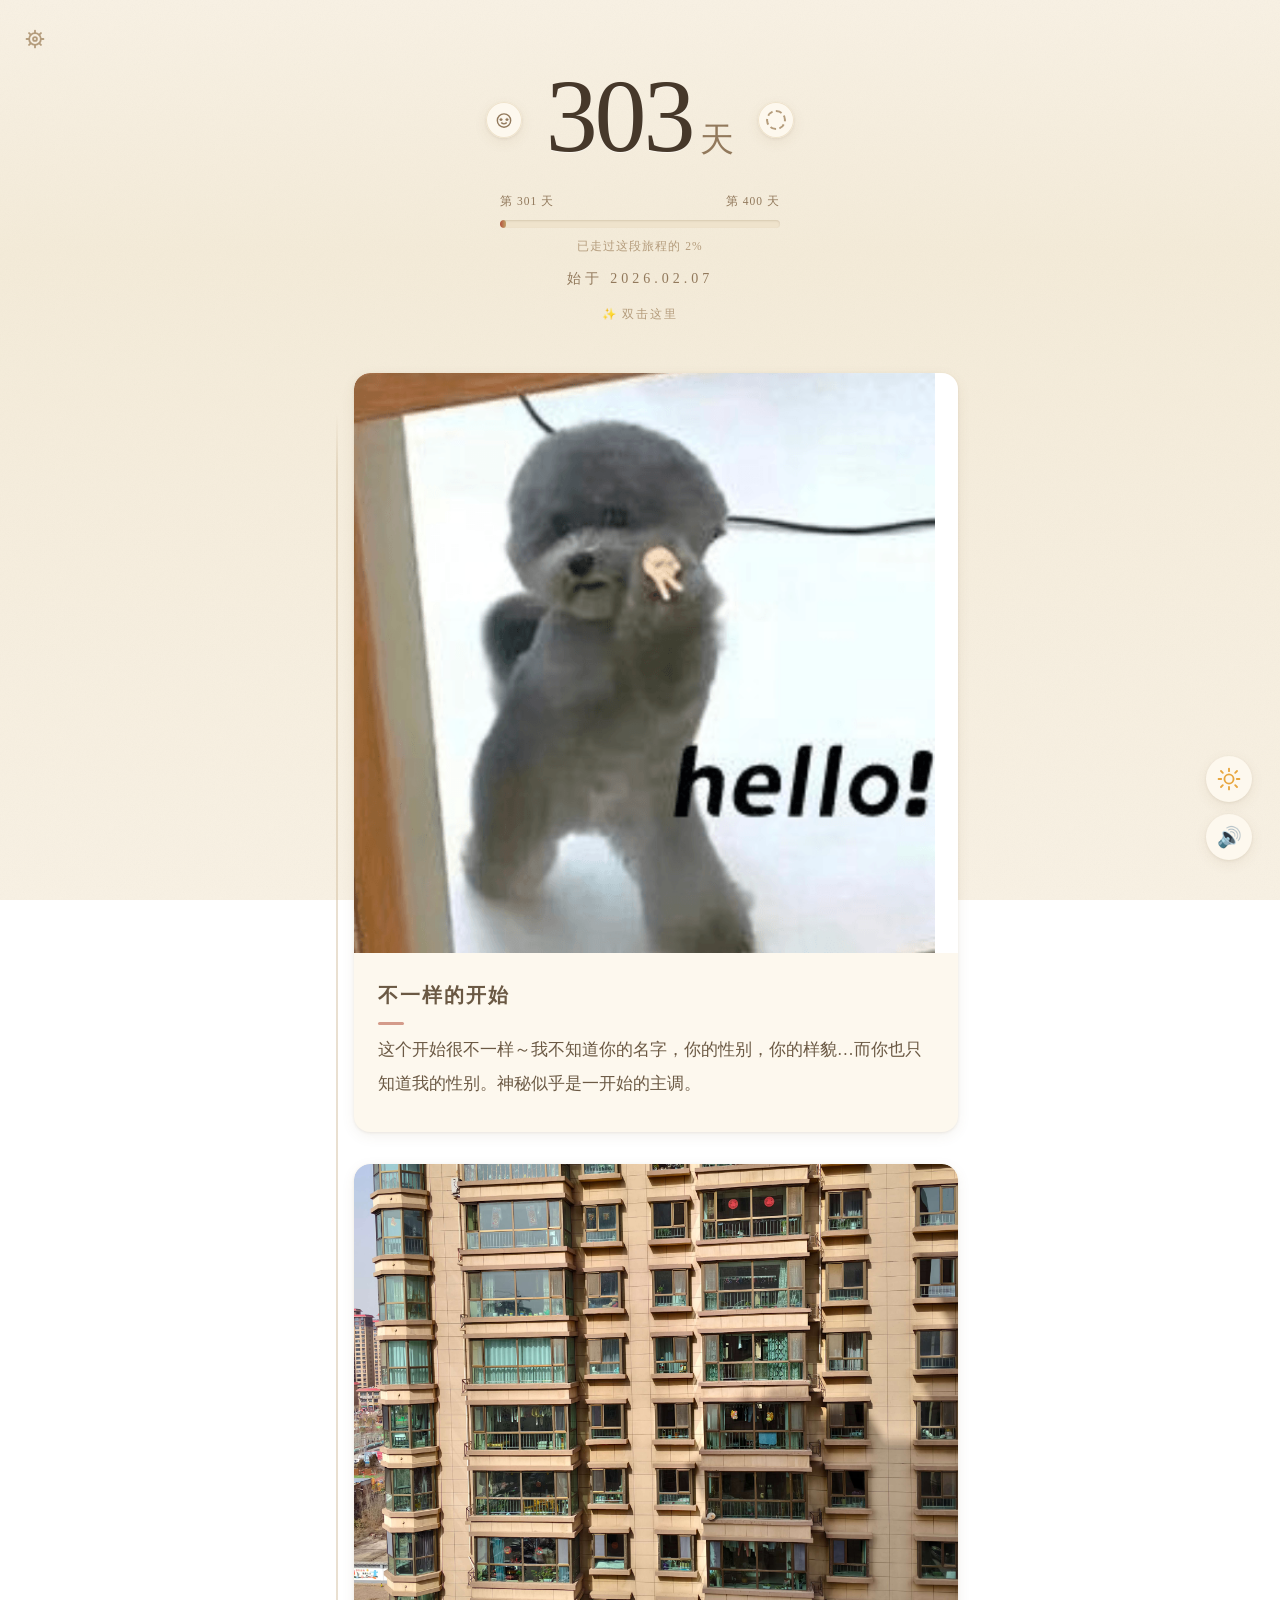
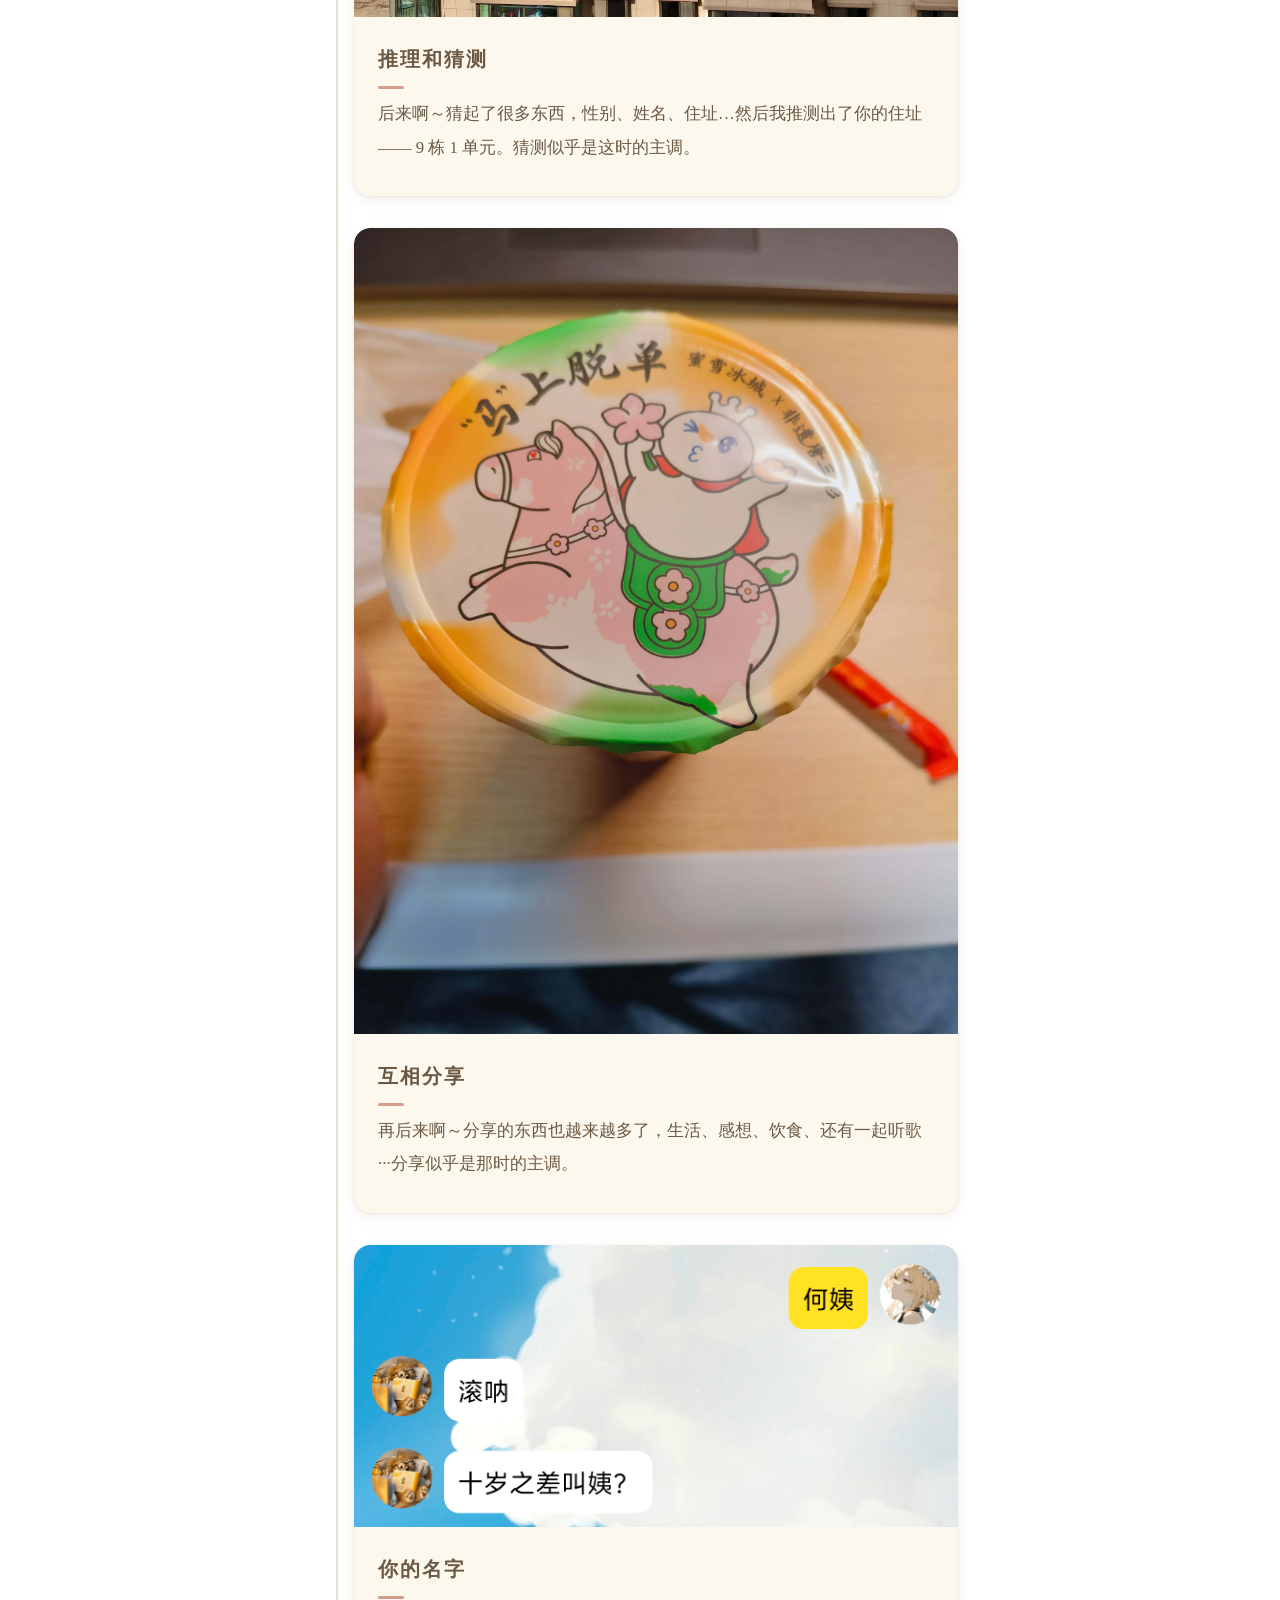
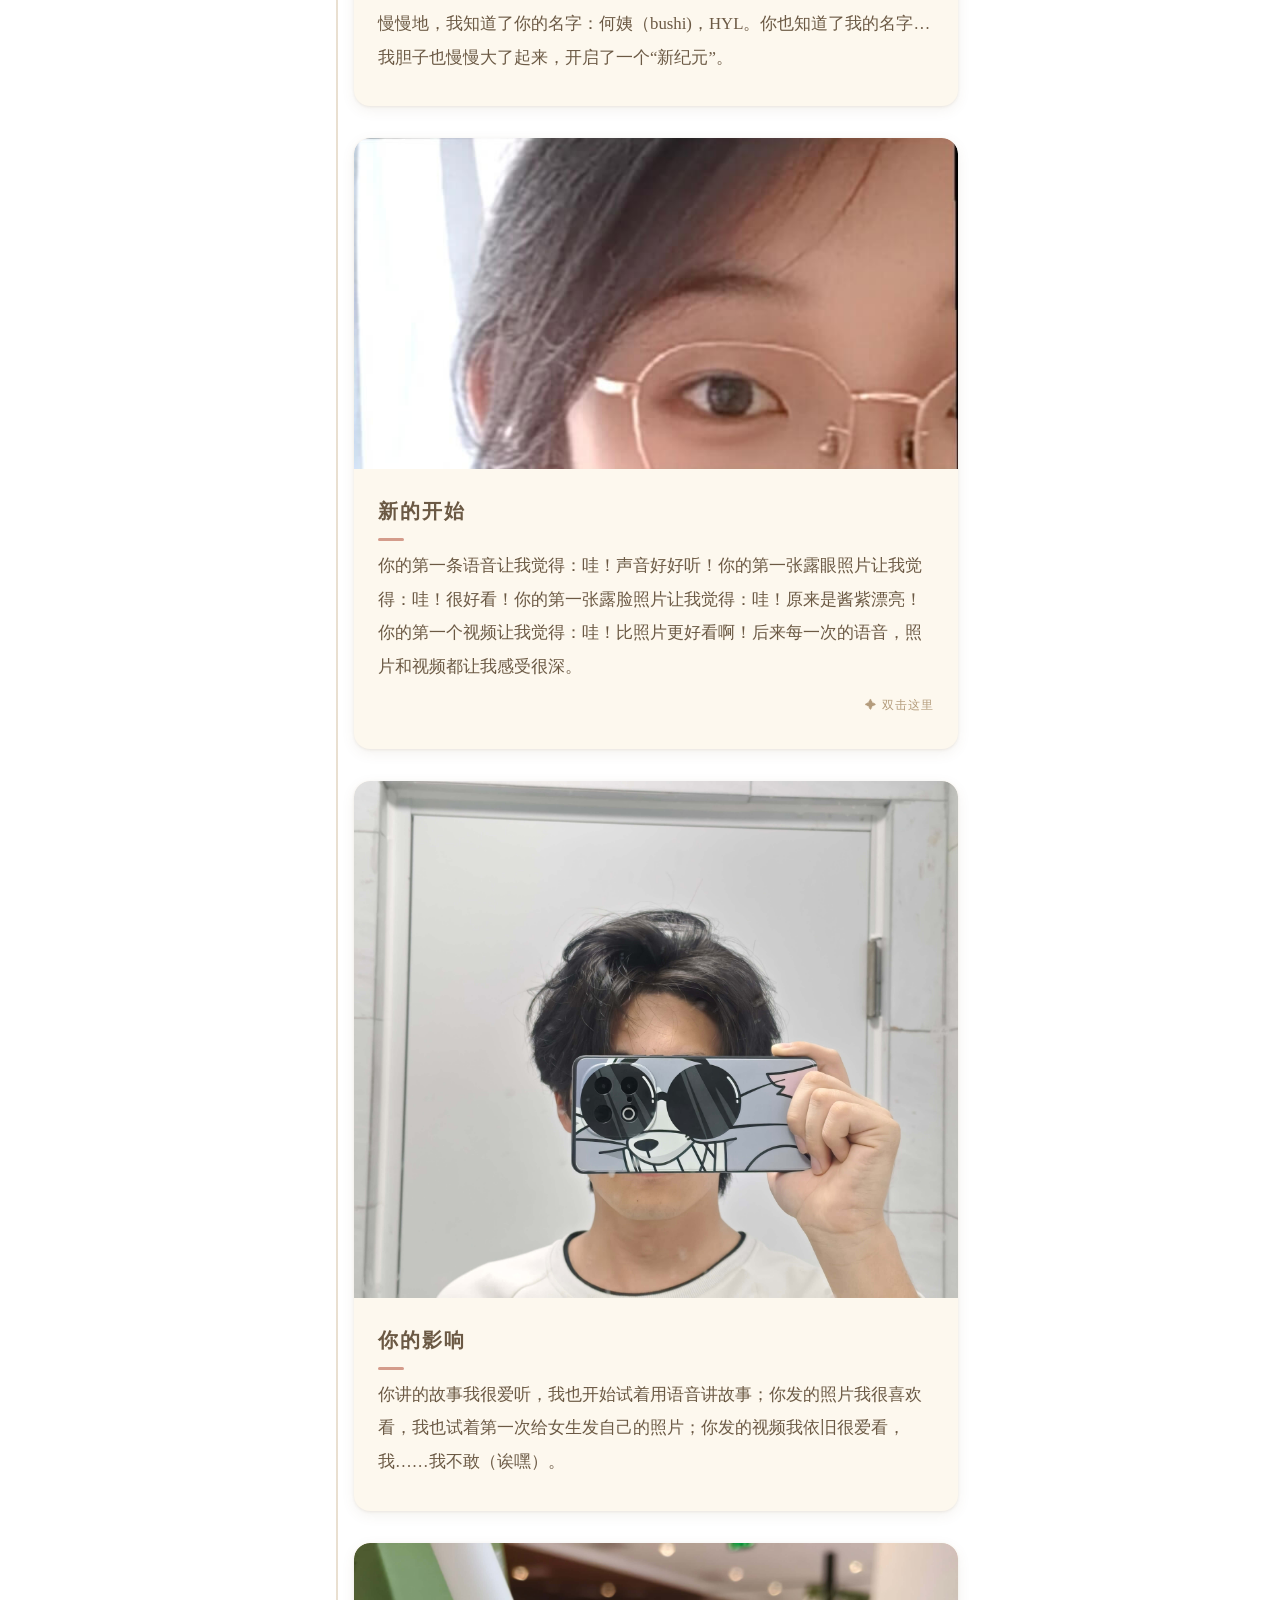
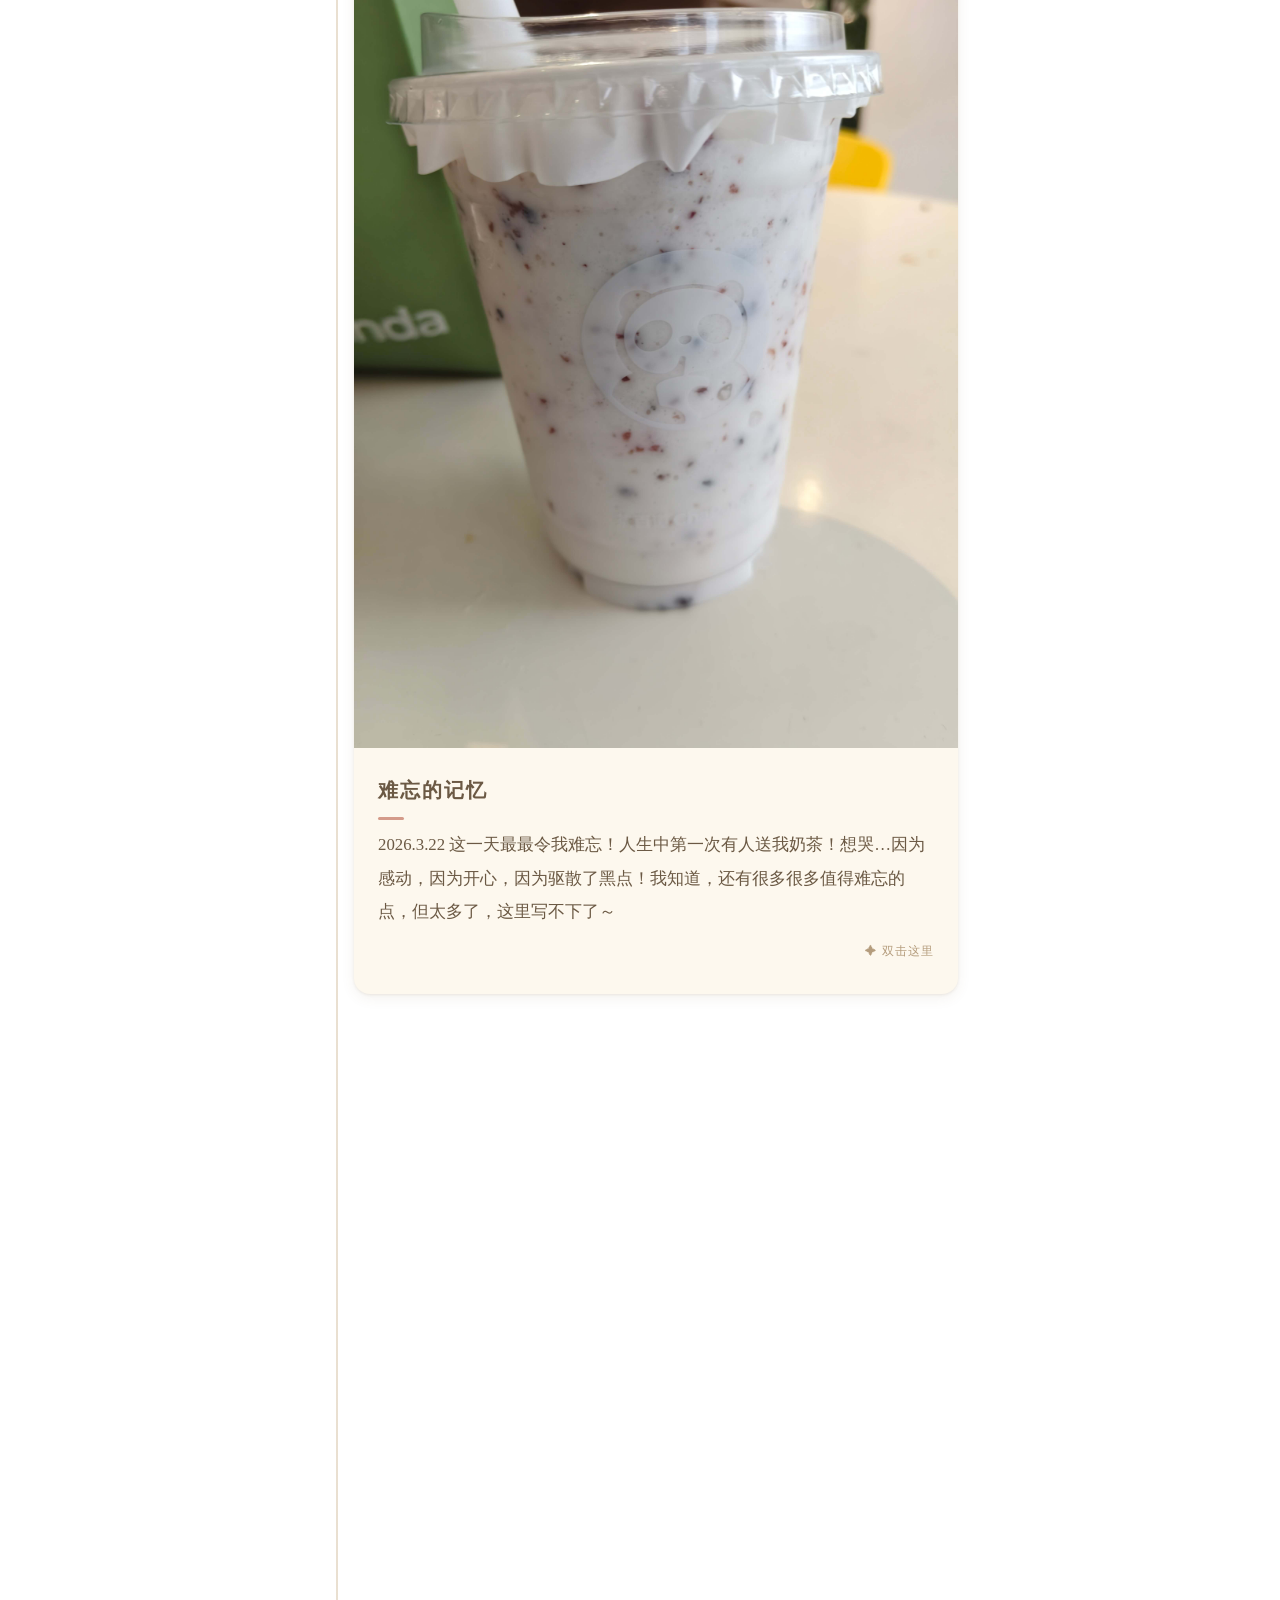
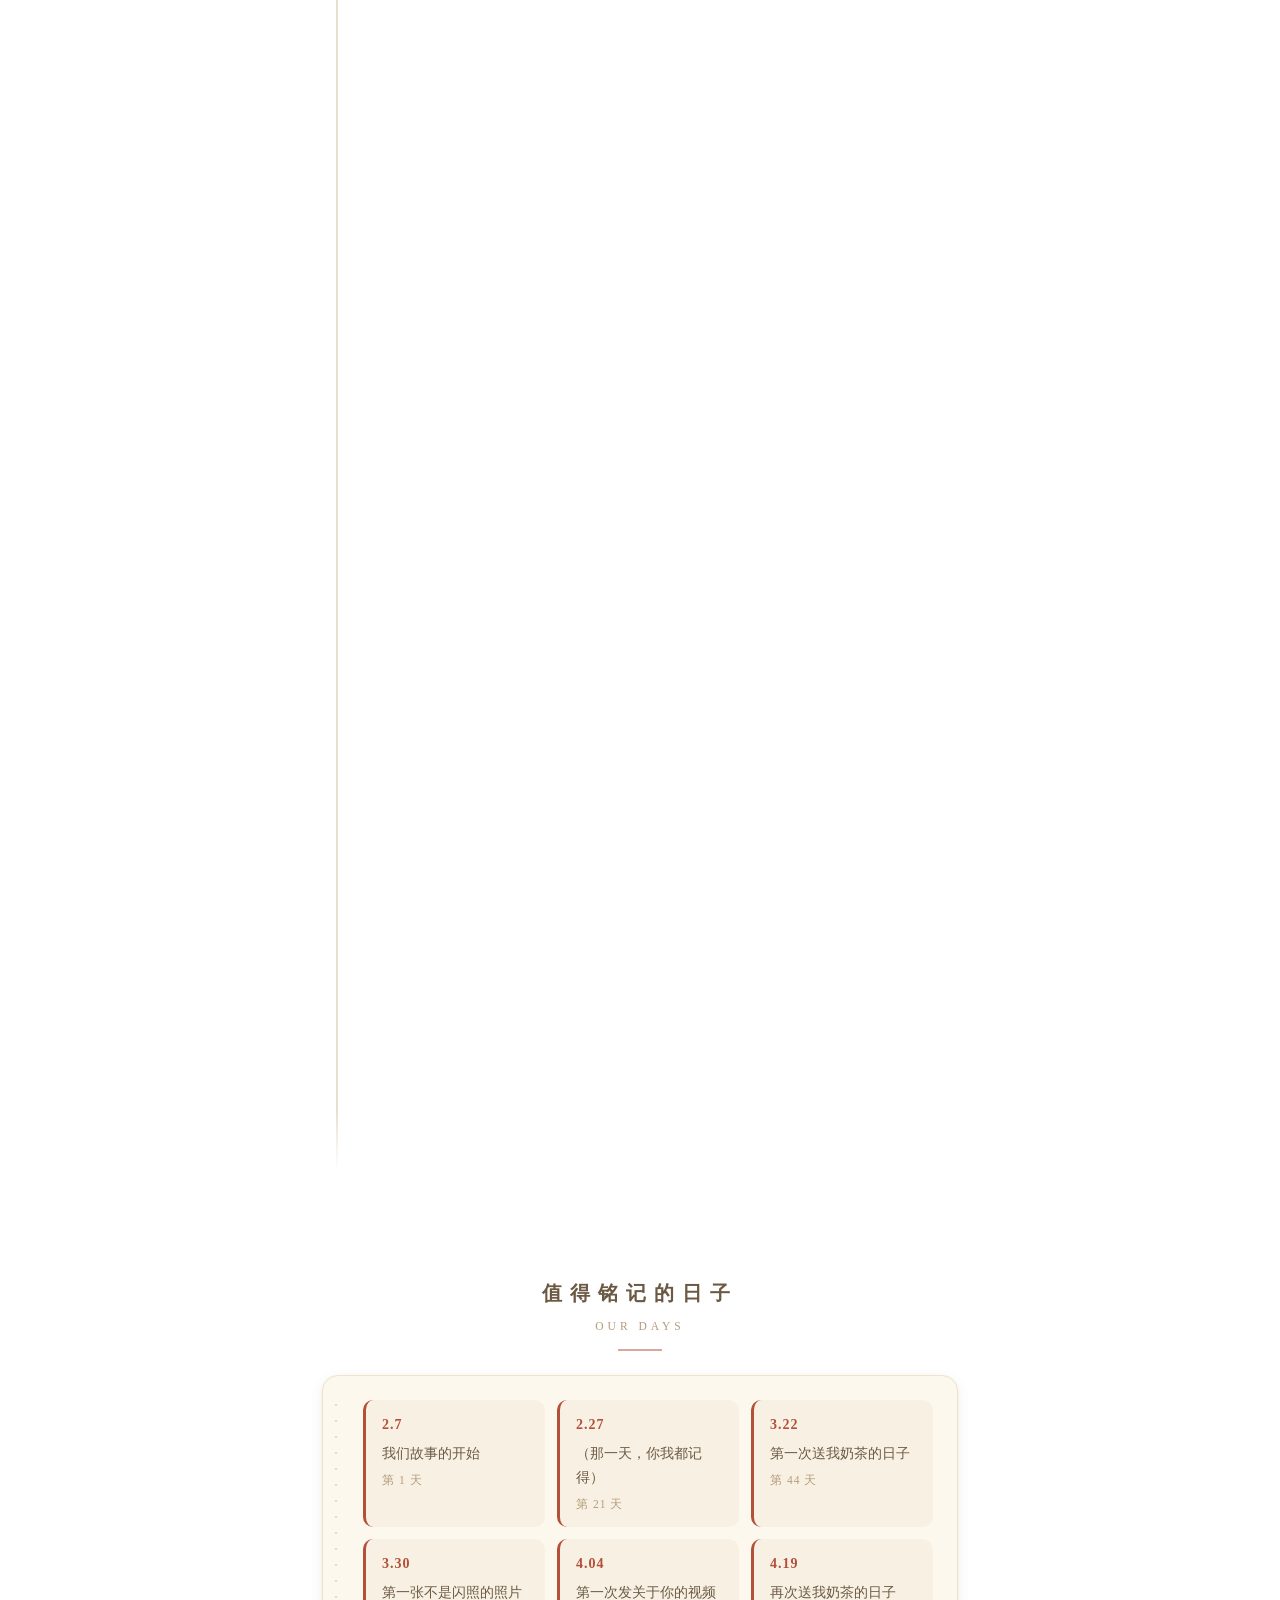
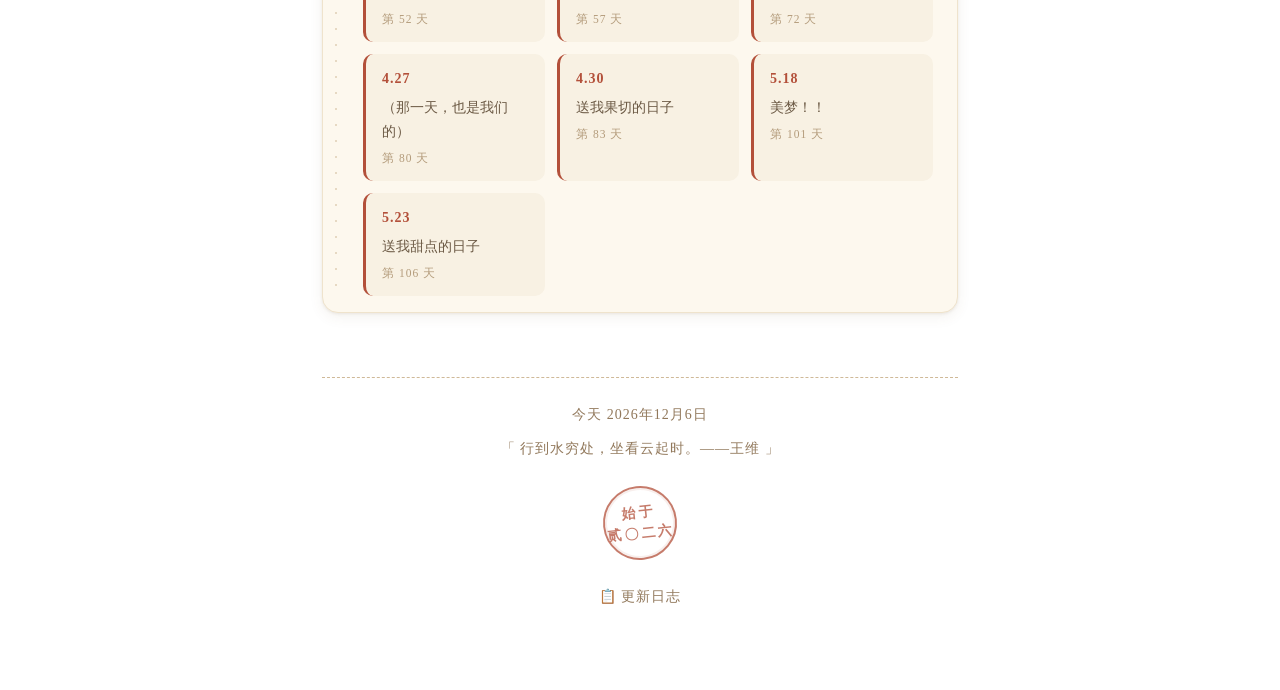
==== commit 216b52e8: "feat: 纸书手作风重设计 v2.0 — 米纸质感/手写楷体/朱砂印章;新增纪念日笺与百天进度;灯箱相册左右切换;图标SVG化(心情/设置/昼夜)" ====
--- a/index.html
+++ b/index.html
@@ -4,37 +4,164 @@
   <meta charset="UTF-8">
   <meta name="viewport" content="width=device-width, initial-scale=1.0">
   <title>100天</title>
+  <!-- 霞鹜文楷 — 规整手写楷体 -->
+  <link rel="stylesheet" href="https://cdn.jsdelivr.net/npm/lxgw-wenkai-webfont@1.7.0/style.css">
   <link rel="stylesheet" href="style.css">
   <script>
     // 主题色 — 在 paint 前注入 CSS 变量，避免闪烁
     (function() {
       var theme = localStorage.getItem('dayTheme') || 'warm';
       var map = {
-        warm:   { start:'#fef9f0', mid:'#fdf3e4', end:'#fef9f0', card:'#fffdf9', main:'#5c4b3a', sub:'#8b7560', light:'#b8937a', hint:'#d4b896' },
-        pink:   { start:'#fef7f5', mid:'#fdf0ed', end:'#fef7f5', card:'#fffaf8', main:'#6b4a4a', sub:'#8b6060', light:'#b08080', hint:'#d4a0a0' },
-        blue:   { start:'#f5f8fb', mid:'#edf2f8', end:'#f5f8fb', card:'#f8fafc', main:'#4a5568', sub:'#607080', light:'#8090a0', hint:'#a0b0c0' },
-        green:  { start:'#f6faf5', mid:'#eef5ec', end:'#f6faf5', card:'#f8fbf7', main:'#4a5c4a', sub:'#607860', light:'#809880', hint:'#a0b8a0' },
-        purple: { start:'#f9f7fc', mid:'#f2eef8', end:'#f9f7fc', card:'#faf8fc', main:'#5c4a6b', sub:'#706080', light:'#9080a0', hint:'#b0a0c0' },
-        gray:   { start:'#f8f8f6', mid:'#f0f0ee', end:'#f8f8f6', card:'#fafaf9', main:'#5c5c5c', sub:'#707070', light:'#909090', hint:'#b0b0b0' }
+        warm:   { start:'#f8f1e3', mid:'#f4ebd8', end:'#f8f1e3', card:'#fdf8ee', main:'#46382a', sub:'#6b5944', light:'#92795c', hint:'#b49c7c' },
+        pink:   { start:'#faf2ec', mid:'#f7e9e0', end:'#faf2ec', card:'#fdf7f2', main:'#5c4040', sub:'#7d5a5a', light:'#a07a7a', hint:'#c0a0a0' },
+        blue:   { start:'#f0f4f7', mid:'#e6edf3', end:'#f0f4f7', card:'#f6f9fb', main:'#3d4a5c', sub:'#5a6a80', light:'#7a8ca0', hint:'#a0b0c0' },
+        green:  { start:'#f1f6ee', mid:'#e7f0e2', end:'#f1f6ee', card:'#f7faf4', main:'#41543f', sub:'#5f7459', light:'#7d9477', hint:'#a0b89a' },
+        purple: { start:'#f6f2f9', mid:'#ece4f3', end:'#f6f2f9', card:'#faf7fc', main:'#4f4260', sub:'#6e5c80', light:'#8e7aa0', hint:'#b0a0c0' },
+        gray:   { start:'#f4f4f2', mid:'#ececea', end:'#f4f4f2', card:'#f9f9f7', main:'#4a4a4a', sub:'#686868', light:'#888888', hint:'#a8a8a8' }
       };
       var c = map[theme] || map.warm;
       var root = document.documentElement;
-      root.style.setProperty('--bg-start',  c.start);
-      root.style.setProperty('--bg-mid',    c.mid);
-      root.style.setProperty('--bg-end',    c.end);
-      root.style.setProperty('--card-bg',   c.card);
-      root.style.setProperty('--text-main', c.main);
-      root.style.setProperty('--text-sub',  c.sub);
-      root.style.setProperty('--text-light',c.light);
-      root.style.setProperty('--text-hint', c.hint);
+      root.style.setProperty('--paper-0',  c.start);
+      root.style.setProperty('--paper-1',  c.mid);
+      root.style.setProperty('--paper-2',  c.card);
+      root.style.setProperty('--ink-900',  c.main);
+      root.style.setProperty('--ink-700',  c.sub);
+      root.style.setProperty('--ink-500',  c.light);
+      root.style.setProperty('--ink-300',  c.hint);
     })();
   </script>
 </head>
 <body>
 
+  <!-- ====== SVG 图标库(心情 / 设置 / 昼夜) ====== -->
+  <svg style="position:absolute;width:0;height:0;overflow:hidden" aria-hidden="true">
+    <!-- 愉悦:弯眼微笑 + 光芒 -->
+    <symbol id="mood-yuyue" viewBox="0 0 24 24">
+      <g fill="none" stroke="currentColor" stroke-width="1.7" stroke-linecap="round" stroke-linejoin="round">
+        <path d="M12 1.8v2M12 20.2v2M1.8 12.6v2M20.2 12.6v2M4.9 5.5l1.5 1.5M17.6 18.2l1.5 1.5M19.1 5.5l-1.5 1.5M6.4 18.2l-1.5 1.5"/>
+        <circle cx="12" cy="12.6" r="8"/>
+        <path d="M7.7 10.9q1.5-1.7 3.1-.1M13.2 10.8q1.6-1.6 3.1.1"/>
+        <path d="M8.9 15.6q3.1 2.4 6.2 0"/>
+      </g>
+    </symbol>
+    <!-- 悠闲:平缓眯眼 + 浅笑 + 小云 -->
+    <symbol id="mood-youxian" viewBox="0 0 24 24">
+      <g fill="none" stroke="currentColor" stroke-width="1.7" stroke-linecap="round" stroke-linejoin="round">
+        <circle cx="12" cy="12.9" r="7.9"/>
+        <path d="M7.8 11.4q1.8-.4 3.4 0M12.8 11.4q1.8-.4 3.4 0"/>
+        <path d="M9.3 15.4q2.7 1.8 5.4 0"/>
+        <circle cx="13.6" cy="7.7" r="1.7"/>
+        <circle cx="16.3" cy="8.1" r="1.3"/>
+        <path d="M12.2 8.5h6"/>
+      </g>
+    </symbol>
+    <!-- 期待:星星眼 + 微笑 -->
+    <symbol id="mood-qidai" viewBox="0 0 24 24">
+      <g fill="none" stroke="currentColor" stroke-width="1.7" stroke-linecap="round" stroke-linejoin="round">
+        <circle cx="12" cy="12.6" r="8"/>
+        <path d="M8.4 9l.8 1.5 1.6.3-1.1 1.1.2 1.6-1.5-.8-1.5.8.2-1.6-1.1-1.1 1.6-.3z" fill="currentColor" stroke="none"/>
+        <path d="M15.6 9l.8 1.5 1.6.3-1.1 1.1.2 1.6-1.5-.8-1.5.8.2-1.6-1.1-1.1 1.6-.3z" fill="currentColor" stroke="none"/>
+        <path d="M9.1 15.5q2.9 2.3 5.8 0"/>
+      </g>
+    </symbol>
+    <!-- 自由:眯眼微笑 + 双翼 -->
+    <symbol id="mood-ziyou" viewBox="0 0 24 24">
+      <g fill="none" stroke="currentColor" stroke-width="1.7" stroke-linecap="round" stroke-linejoin="round">
+        <circle cx="12" cy="12.9" r="7.9"/>
+        <path d="M7.7 11.4q1.8-.4 3.4 0M12.9 11.4q1.8-.4 3.4 0"/>
+        <path d="M9.2 15.4q2.8 1.8 5.6 0"/>
+        <path d="M5.2 11.6c-1.2-.4-2.1-1.2-2.7-2.4M5.2 12.5c-1.3-.1-2.4-.6-3.3-1.4"/>
+        <path d="M18.8 11.6c1.2-.4 2.1-1.2 2.7-2.4M18.8 12.5c1.3-.1 2.4-.6 3.3-1.4"/>
+      </g>
+    </symbol>
+    <!-- 悲伤:八字眉 + 泪滴 + 撇嘴 -->
+    <symbol id="mood-beishang" viewBox="0 0 24 24">
+      <g fill="none" stroke="currentColor" stroke-width="1.7" stroke-linecap="round" stroke-linejoin="round">
+        <circle cx="12" cy="12.6" r="8"/>
+        <path d="M7.9 8.6q1.3.8 2.4.2M16.1 8.6q-1.3.8-2.4.2"/>
+        <path d="M8.2 11.4h2.9M12.9 11.4h2.9"/>
+        <path d="M6.7 12.8c-.6 1.3-1.6 2-1.6 2.9a1.6 1.6 0 0 0 3.2 0c0-.9-1-1.6-1.6-2.9z" fill="currentColor" stroke="none"/>
+        <path d="M8.8 16.4q3.2-2.6 6.4 0"/>
+      </g>
+    </symbol>
+    <!-- 孤独:空心眼 + 无表情 + 远方星 -->
+    <symbol id="mood-gudu" viewBox="0 0 24 24">
+      <g fill="none" stroke="currentColor" stroke-width="1.7" stroke-linecap="round" stroke-linejoin="round">
+        <circle cx="12" cy="12.6" r="8"/>
+        <circle cx="8.7" cy="11.7" r="1.2"/>
+        <circle cx="15.3" cy="11.7" r="1.2"/>
+        <path d="M10.5 16.2h3"/>
+        <path d="M18.6 5l.6 1.1 1.1.2-.8.8.2 1.1-1.1-.5-1.1.5.2-1.1-.8-.8 1.1-.2z" fill="currentColor" stroke="none"/>
+      </g>
+    </symbol>
+    <!-- 愤怒:倒V眉 + 怒目 + 咬牙 -->
+    <symbol id="mood-fennu" viewBox="0 0 24 24">
+      <g fill="none" stroke="currentColor" stroke-width="1.7" stroke-linecap="round" stroke-linejoin="round">
+        <circle cx="12" cy="12.6" r="8"/>
+        <path d="M6.7 8.4l2.8 1.5M17.3 8.4l-2.8 1.5"/>
+        <circle cx="8.8" cy="12.2" r="1.2" fill="currentColor" stroke="none"/>
+        <circle cx="15.2" cy="12.2" r="1.2" fill="currentColor" stroke="none"/>
+        <path d="M9.1 16.3q2.9-2.2 5.8 0"/>
+      </g>
+    </symbol>
+    <!-- 遗憾:无神眼 + 歪嘴 + 叹气 -->
+    <symbol id="mood-yihan" viewBox="0 0 24 24">
+      <g fill="none" stroke="currentColor" stroke-width="1.7" stroke-linecap="round" stroke-linejoin="round">
+        <circle cx="12" cy="12.6" r="8"/>
+        <path d="M7.9 11.4h3M13.1 11.4h3"/>
+        <path d="M9.2 15.7q3 1.1 5.9.1"/>
+        <path d="M17.8 5.4v2.6"/>
+        <circle cx="17.8" cy="9.6" r="0.6" fill="currentColor" stroke="none"/>
+      </g>
+    </symbol>
+    <!-- 无聊:无神眼 + 哈欠 + zz -->
+    <symbol id="mood-wuliao" viewBox="0 0 24 24">
+      <g fill="none" stroke="currentColor" stroke-width="1.7" stroke-linecap="round" stroke-linejoin="round">
+        <circle cx="12" cy="12.6" r="8"/>
+        <path d="M7.8 11.4h3M13.2 11.4h3"/>
+        <ellipse cx="12" cy="16" rx="1.6" ry="2"/>
+        <path d="M17.3 4.6h2.4l-2.4 2.3h2.4"/>
+      </g>
+    </symbol>
+    <!-- 空虚:大空心眼 + O嘴 -->
+    <symbol id="mood-kongxu" viewBox="0 0 24 24">
+      <g fill="none" stroke="currentColor" stroke-width="1.7" stroke-linecap="round" stroke-linejoin="round">
+        <circle cx="12" cy="12.6" r="8"/>
+        <circle cx="8.7" cy="11.8" r="2"/>
+        <circle cx="15.3" cy="11.8" r="2"/>
+        <circle cx="12" cy="16.2" r="1.3"/>
+      </g>
+    </symbol>
+    <!-- 发癫:X眼 + 波浪嘴 -->
+    <symbol id="mood-fadian" viewBox="0 0 24 24">
+      <g fill="none" stroke="currentColor" stroke-width="1.7" stroke-linecap="round" stroke-linejoin="round">
+        <circle cx="12" cy="12.6" r="8"/>
+        <path d="M7.1 9.9l3.3 3.1M10.4 9.9l-3.3 3.1M13.6 9.9l3.3 3.1M16.9 9.9l-3.3 3.1"/>
+        <path d="M8.7 16.1q1.2 1.6 2.4 0q1.2-1.6 2.4 0q1.2 1.6 2.4 0"/>
+      </g>
+    </symbol>
+    <!-- 设置:齿轮 -->
+    <symbol id="icon-settings" viewBox="0 0 24 24">
+      <g fill="none" stroke="currentColor" stroke-width="2" stroke-linecap="round">
+        <line x1="12" y1="5.4" x2="12" y2="2.8"/>
+        <line x1="12" y1="5.4" x2="12" y2="2.8" transform="rotate(45 12 12)"/>
+        <line x1="12" y1="5.4" x2="12" y2="2.8" transform="rotate(90 12 12)"/>
+        <line x1="12" y1="5.4" x2="12" y2="2.8" transform="rotate(135 12 12)"/>
+        <line x1="12" y1="5.4" x2="12" y2="2.8" transform="rotate(180 12 12)"/>
+        <line x1="12" y1="5.4" x2="12" y2="2.8" transform="rotate(225 12 12)"/>
+        <line x1="12" y1="5.4" x2="12" y2="2.8" transform="rotate(270 12 12)"/>
+        <line x1="12" y1="5.4" x2="12" y2="2.8" transform="rotate(315 12 12)"/>
+        <circle cx="12" cy="12" r="6.4"/>
+        <circle cx="12" cy="12" r="2.1"/>
+      </g>
+    </symbol>
+  </svg>
+
   <!-- ====== 设置入口 ====== -->
   <a href="settings.html" class="settings-link" title="设置">
-    <div class="settings-icon"></div>
+    <svg class="settings-icon" viewBox="0 0 24 24" aria-hidden="true">
+      <use href="#icon-settings"/>
+    </svg>
   </a>
 
   <!-- ====== 背景音乐 ====== -->
@@ -45,23 +172,20 @@
   <!-- ====== 昼夜切换 ====== -->
   <div class="theme-toggle" id="themeToggle" title="切换昼夜">
     <div class="toggle-icon">
-      <div class="sun">
-        <div class="sun-core"></div>
-        <div class="sun-ray r1"></div><div class="sun-ray r2"></div>
-        <div class="sun-ray r3"></div><div class="sun-ray r4"></div>
-        <div class="sun-ray r5"></div><div class="sun-ray r6"></div>
-        <div class="sun-ray r7"></div><div class="sun-ray r8"></div>
-      </div>
-      <div class="moon">
-        <div class="moon-body"></div>
-        <div class="moon-crater c1"></div><div class="moon-crater c2"></div>
-        <div class="moon-crater c3"></div><div class="moon-crater c4"></div>
-        <div class="moon-shadow"></div>
-      </div>
-      <div class="cloud c1"></div><div class="cloud c2"></div>
-      <div class="toggle-star s1"></div><div class="toggle-star s2"></div>
-      <div class="toggle-star s3"></div><div class="toggle-star s4"></div>
-      <div class="toggle-star s5"></div>
+      <svg viewBox="0 0 24 24" aria-hidden="true">
+        <!-- 太阳:中心圆 + 8 道放射光芒(暖金) -->
+        <g class="sun-group" fill="none" stroke="currentColor" stroke-width="1.7" stroke-linecap="round">
+          <circle cx="12" cy="12" r="4.2"/>
+          <path d="M12 2.4v2.4M12 19.2v2.4M2.4 12h2.4M19.2 12h2.4M4.6 4.6l1.7 1.7M17.7 17.7l1.7 1.7M19.4 4.6l-1.7 1.7M6.3 17.7l-1.7 1.7"/>
+        </g>
+        <!-- 月亮:月牙 + 星星(银白) -->
+        <g class="moon-group">
+          <path d="M17.2 5.6a6.8 6.8 0 1 0 0 12.8 5.3 5.3 0 0 1 0-12.8z" fill="currentColor" stroke="none"/>
+          <path d="M5.4 6.8l.38 1.02 1.02.32-.82.7.22 1.02-.8-.48-.8.48.22-1.02-.82-.7 1.02-.32z" fill="currentColor" stroke="none"/>
+          <circle cx="18.8" cy="17.6" r="0.7" fill="currentColor" stroke="none"/>
+          <circle cx="6.2" cy="17" r="0.5" fill="currentColor" stroke="none"/>
+        </g>
+      </svg>
     </div>
   </div>
 
@@ -76,17 +200,17 @@
     <div class="mood-panel">
       <p class="mood-title">选择你的心情</p>
       <div class="mood-options">
-        <div class="mood-item" data-mood="yuyue">   <div class="mood-icon mood-yuyue"></div><span>愉悦</span></div>
-        <div class="mood-item" data-mood="youxian"> <div class="mood-icon mood-youxian"></div><span>悠闲</span></div>
-        <div class="mood-item" data-mood="qidai">   <div class="mood-icon mood-qidai"></div><span>期待</span></div>
-        <div class="mood-item" data-mood="ziyou">   <div class="mood-icon mood-ziyou"></div><span>自由</span></div>
-        <div class="mood-item" data-mood="beishang"><div class="mood-icon mood-beishang"></div><span>悲伤</span></div>
-        <div class="mood-item" data-mood="gudu">    <div class="mood-icon mood-gudu"></div><span>孤独</span></div>
-        <div class="mood-item" data-mood="fennu">   <div class="mood-icon mood-fennu"></div><span>愤怒</span></div>
-        <div class="mood-item" data-mood="yihan">   <div class="mood-icon mood-yihan"></div><span>遗憾</span></div>
-        <div class="mood-item" data-mood="wuliao">  <div class="mood-icon mood-wuliao"></div><span>无聊</span></div>
-        <div class="mood-item" data-mood="kongxu">  <div class="mood-icon mood-kongxu"></div><span>空虚</span></div>
-        <div class="mood-item" data-mood="fadian">  <div class="mood-icon mood-fadian"></div><span>发癫</span></div>
+        <div class="mood-item" data-mood="yuyue">   <svg class="mood-icon" viewBox="0 0 24 24" aria-hidden="true"><use href="#mood-yuyue"/></svg><span>愉悦</span></div>
+        <div class="mood-item" data-mood="youxian"> <svg class="mood-icon" viewBox="0 0 24 24" aria-hidden="true"><use href="#mood-youxian"/></svg><span>悠闲</span></div>
+        <div class="mood-item" data-mood="qidai">   <svg class="mood-icon" viewBox="0 0 24 24" aria-hidden="true"><use href="#mood-qidai"/></svg><span>期待</span></div>
+        <div class="mood-item" data-mood="ziyou">   <svg class="mood-icon" viewBox="0 0 24 24" aria-hidden="true"><use href="#mood-ziyou"/></svg><span>自由</span></div>
+        <div class="mood-item" data-mood="beishang"><svg class="mood-icon" viewBox="0 0 24 24" aria-hidden="true"><use href="#mood-beishang"/></svg><span>悲伤</span></div>
+        <div class="mood-item" data-mood="gudu">    <svg class="mood-icon" viewBox="0 0 24 24" aria-hidden="true"><use href="#mood-gudu"/></svg><span>孤独</span></div>
+        <div class="mood-item" data-mood="fennu">   <svg class="mood-icon" viewBox="0 0 24 24" aria-hidden="true"><use href="#mood-fennu"/></svg><span>愤怒</span></div>
+        <div class="mood-item" data-mood="yihan">   <svg class="mood-icon" viewBox="0 0 24 24" aria-hidden="true"><use href="#mood-yihan"/></svg><span>遗憾</span></div>
+        <div class="mood-item" data-mood="wuliao">  <svg class="mood-icon" viewBox="0 0 24 24" aria-hidden="true"><use href="#mood-wuliao"/></svg><span>无聊</span></div>
+        <div class="mood-item" data-mood="kongxu">  <svg class="mood-icon" viewBox="0 0 24 24" aria-hidden="true"><use href="#mood-kongxu"/></svg><span>空虚</span></div>
+        <div class="mood-item" data-mood="fadian">  <svg class="mood-icon" viewBox="0 0 24 24" aria-hidden="true"><use href="#mood-fadian"/></svg><span>发癫</span></div>
       </div>
     </div>
   </div>
@@ -107,18 +231,44 @@
           <div class="mood-badge-icon" id="herMoodIcon"></div>
         </div>
       </div>
+
+      <!-- 下一个百天进度 -->
+      <div class="milestone" id="milestone" style="opacity:0;">
+        <div class="milestone-label">
+          <span id="milestoneFrom">第 100 天</span>
+          <span id="milestoneTo">第 200 天</span>
+        </div>
+        <div class="milestone-track">
+          <div class="milestone-fill" id="milestoneFill"></div>
+        </div>
+        <p class="milestone-note" id="milestoneNote"></p>
+      </div>
+
       <p class="subtitle">始于 2026.02.07</p>
       <p class="hint-text" id="headerHint">✨ 双击这里</p>
     </header>
 
     <div class="cards" id="cardsContainer"></div>
 
+    <!-- ====== 纪念日笺 ====== -->
+    <section class="anniversary-section" id="anniversarySection" style="opacity:0;">
+      <div class="section-heading">
+        <p class="sec-cn">值得铭记的日子</p>
+        <p class="sec-en">OUR DAYS</p>
+      </div>
+      <div class="anniversary-paper">
+        <div class="anniversary-list" id="anniversaryList"></div>
+      </div>
+    </section>
+
     <footer class="footer">
       <p id="todayDate"></p>
       <p class="footer-quote" id="footerQuote"></p>
+      <div class="footer-seal" title="始于 2026.02.07"><span>始于<br>贰〇二六</span></div>
       <div class="changelog">
         <p class="changelog-toggle" id="changelogToggle">📋 更新日志</p>
         <div class="changelog-content" id="changelogContent">
+          <p>v2.0 · 2026.08.07 — 纸书手作风重设计:米纸质感、手写楷体、朱砂印章;新增纪念日笺与百天进度;相册灯箱支持左右切换</p>
           <p>v1.6 · 2026.06.04 — 安装了pnpm git 修改起来更容易了 而且不打算对此做过多的修改了，因为太容易崩了，所以就稳稳当当的，就像刚诞生那样，在这里保持那份最原始最开始的青涩纯真吧！</p>
           <p>v1.5 · 2026.05.22 — 将其成功部署到我的网域里了！</p>
           <p>v1.4 · 2026.05.21 — 优化部分心情图标</p>
@@ -145,10 +295,13 @@
     </div>
   </div>
 
-  <!-- ====== 灯箱 ====== -->
+  <!-- ====== 灯箱(支持左右切换) ====== -->
   <div class="lightbox" id="lightbox" style="display:none;">
     <span class="lightbox-close">&times;</span>
+    <span class="lightbox-prev" id="lightboxPrev">&#10094;</span>
+    <span class="lightbox-next" id="lightboxNext">&#10095;</span>
     <img src="" alt="放大图片">
+    <span class="lightbox-counter" id="lightboxCounter" style="display:none;"></span>
   </div>
 
   <script src="config.js"></script>
--- a/style.css
+++ b/style.css
@@ -1,624 +1,842 @@
-/* ======================================================
-   style.css — 100天礼物
-   按模块分块，方便后续修改
-   ====================================================== */
-
-/* ─── 基础重置 ─── */
-*, *::before, *::after { margin: 0; padding: 0; box-sizing: border-box; }
+/* ==========================================================
+   100 天 · 纸书手作风
+   米纸质感 · 手写楷体 · 墨迹点缀 —— 一封会呼吸的纸质情书
+   ========================================================== */
+
+/* ---------- 设计令牌 ---------- */
+:root {
+  /* 纸张与墨色 */
+  --paper-0: #f8f1e3;            /* 页面底色(暖米) */
+  --paper-1: #f4ebd8;            /* 渐变中段 */
+  --paper-2: #fdf8ee;            /* 卡片/浮层 */
+  --paper-3: #efe3cc;            /* 压凹面/描边 */
+  --ink-900: #46382a;            /* 主墨色 */
+  --ink-700: #6b5944;            /* 次级 */
+  --ink-500: #92795c;            /* 辅助 */
+  --ink-300: #b49c7c;            /* 弱提示 */
+  --ink-200: #cfb998;            /* 最弱/装饰 */
+
+  /* 印章红与点缀 */
+  --seal:     #b3503a;           /* 朱砂印章红 */
+  --seal-soft: rgba(179, 80, 58, 0.12);
+  --gold:     #c2a36b;
+
+  /* 纸纹噪点(细微颗粒感) */
+  --grain: url("data:image/svg+xml,%3Csvg xmlns='http://www.w3.org/2000/svg' width='160' height='160'%3E%3Cfilter id='n'%3E%3CfeTurbulence type='fractalNoise' baseFrequency='0.9' numOctaves='2' stitchTiles='stitch'/%3E%3CfeColorMatrix type='saturate' values='0'/%3E%3C/filter%3E%3Crect width='160' height='160' filter='url(%23n)' opacity='0.045'/%3E%3C/svg%3E");
+
+  /* 阴影:暖调、柔和、像纸在光下 */
+  --sh-1: 0 1px 3px rgba(120, 90, 50, 0.10), 0 4px 14px rgba(120, 90, 50, 0.08);
+  --sh-2: 0 2px 6px rgba(120, 90, 50, 0.12), 0 10px 30px rgba(120, 90, 50, 0.14);
+  --sh-3: 0 8px 30px rgba(60, 40, 20, 0.22);
+
+  --radius: 10px;
+  --radius-lg: 16px;
+
+  /* 排印比例:1.25 大三度 */
+  --fs-xs: 0.72rem;
+  --fs-sm: 0.875rem;
+  --fs-base: 1rem;
+  --fs-lg: 1.25rem;
+  --fs-xl: 2.1rem;
+  --fs-hero: clamp(3.6rem, 14vw, 6.5rem);
+
+  --space-1: 4px;
+  --space-2: 8px;
+  --space-3: 12px;
+  --space-4: 16px;
+  --space-5: 24px;
+  --space-6: 32px;
+  --space-7: 48px;
+  --space-8: 64px;
+}
+
+/* ---------- 夜景(纸书入夜) ---------- */
+body.night-mode {
+  --paper-0: #25222f;
+  --paper-1: #2b2838;
+  --paper-2: #322e42;
+  --paper-3: #3d3850;
+  --ink-900: #e6ddd0;
+  --ink-700: #c3b8a8;
+  --ink-500: #a29582;
+  --ink-300: #837861;
+  --ink-200: #6d6350;
+  --seal:    #d47a5e;
+  --seal-soft: rgba(212, 122, 94, 0.14);
+  --gold:    #d8b878;
+  --sh-1: 0 1px 3px rgba(0, 0, 0, 0.35), 0 4px 14px rgba(0, 0, 0, 0.3);
+  --sh-2: 0 2px 6px rgba(0, 0, 0, 0.4), 0 10px 30px rgba(0, 0, 0, 0.45);
+  --sh-3: 0 8px 30px rgba(0, 0, 0, 0.6);
+  --grain: url("data:image/svg+xml,%3Csvg xmlns='http://www.w3.org/2000/svg' width='160' height='160'%3E%3Cfilter id='n'%3E%3CfeTurbulence type='fractalNoise' baseFrequency='0.9' numOctaves='2' stitchTiles='stitch'/%3E%3CfeColorMatrix type='saturate' values='0'/%3E%3C/filter%3E%3Crect width='160' height='160' filter='url(%23n)' opacity='0.05'/%3E%3C/svg%3E");
+}
+
+/* ---------- 基础 ---------- */
+* { margin: 0; padding: 0; box-sizing: border-box; }
+
+html { scroll-behavior: smooth; }
 
 body {
-  font-family: "PingFang SC", "Hiragino Sans GB", "Microsoft YaHei", "Noto Sans SC", sans-serif;
-  background: linear-gradient(180deg, var(--bg-start, #fef9f0) 0%, var(--bg-mid, #fdf3e4) 30%, var(--bg-end, #fef9f0) 100%);
+  font-family: "LXGW WenKai", "LXGW WenKai Screen", "Kaiti SC", "STKaiti", "KaiTi", "楷体", "Noto Serif SC", serif;
+  font-kerning: normal;
+  background:
+    var(--grain),
+    linear-gradient(180deg, var(--paper-0) 0%, var(--paper-1) 28%, var(--paper-0) 100%);
+  background-attachment: fixed;
   min-height: 100vh;
-  color: var(--text-main, #5c4b3a);
-  line-height: 1.8;
+  color: var(--ink-900);
+  line-height: 1.85;
   -webkit-font-smoothing: antialiased;
-  transition: background 0.8s ease, color 0.8s ease;
-}
-
-.container { max-width: 600px; margin: 0 auto; padding: 40px 20px 60px; }
-
-/* ─── 设置入口 ─── */
-.settings-link {
-  position: fixed; top: 24px; right: 24px; z-index: 998;
-  width: 36px; height: 36px; border-radius: 50%;
-  background: var(--card-bg, #fffdf9);
-  display: flex; align-items: center; justify-content: center;
-  text-decoration: none;
-  box-shadow: 0 1px 8px rgba(180,150,120,0.12);
-  transition: transform 0.2s ease, box-shadow 0.2s ease, background 0.8s ease;
-}
-.settings-link:hover { transform: scale(1.1); box-shadow: 0 2px 14px rgba(180,150,120,0.25); }
-.settings-icon {
-  width: 18px; height: 18px;
-  border: 2px solid var(--text-light, #b8937a);
-  border-radius: 50%;
-  position: relative;
-}
-.settings-icon::before {
-  content: '';
-  position: absolute; top: 50%; left: 50%;
-  width: 6px; height: 6px;
-  background: var(--text-light, #b8937a);
-  border-radius: 50%;
-  transform: translate(-50%,-50%);
-}
-
-/* ─── 顶部（天数+心情+星空） ─── */
+  transition: background 0.7s ease, color 0.7s ease;
+}
+
+::selection { background: var(--seal-soft); color: var(--ink-900); }
+
+/* 细滚动条 */
+::-webkit-scrollbar { width: 6px; height: 6px; }
+::-webkit-scrollbar-track { background: transparent; }
+::-webkit-scrollbar-thumb { background: var(--ink-200); border-radius: 3px; }
+
+/* ---------- 布局 ---------- */
+.container {
+  max-width: 640px;
+  margin: 0 auto;
+  padding: clamp(1rem, 5vw, 2.5rem) clamp(1rem, 4vw, 2rem) 5rem;
+}
+
+/* ==========================================================
+   顶部 — 手账扉页
+   ========================================================== */
 .header {
-  text-align: center; margin-bottom: 48px; padding-top: 20px;
-  position: relative; overflow: hidden; cursor: default; user-select: none;
-}
-
-/* 星空粒子 */
-.stars-container {
-  position: absolute; top: 0; left: 0;
-  width: 100%; height: 100%; pointer-events: none; z-index: 0;
-}
+  text-align: center;
+  margin-bottom: var(--space-7);
+  padding-top: clamp(0.5rem, 3vw, 1.5rem);
+  position: relative;
+  overflow: hidden;
+  cursor: default;
+  user-select: none;
+}
+
+/* 星光层 */
+.stars-container { position: absolute; top: 0; left: 0; width: 100%; height: 100%; pointer-events: none; z-index: 0; }
 .star-particle {
   position: absolute;
-  background: #e8c97a; border-radius: 50%; opacity: 0;
-  box-shadow: 0 0 6px 2px rgba(232,201,122,0.5);
+  background: var(--gold);
+  border-radius: 50%;
+  opacity: 0;
+  box-shadow: 0 0 8px 3px rgba(194, 163, 107, 0.45);
   animation: starTwinkle 3s ease-in-out infinite;
 }
 .header.stars-active .star-particle { opacity: 0.7; }
 @keyframes starTwinkle {
-  0%,100% { opacity: 0.15; transform: scale(0.8); }
-  50%    { opacity: 0.7;  transform: scale(1.3); }
-}
-
-/* 顶部心情+天数水平排列 */
+  0%, 100% { opacity: 0.15; transform: scale(0.8); }
+  50%      { opacity: 0.7;  transform: scale(1.3); }
+}
+
+/* 心情徽章行 */
 .header-moods {
-  display: flex; flex-direction: row; align-items: center;
-  justify-content: center; gap: 18px; position: relative; z-index: 1;
+  display: flex;
+  flex-direction: row;
+  align-items: center;
+  justify-content: center;
+  gap: var(--space-5);
+  position: relative;
+  z-index: 1;
+  margin-bottom: var(--space-4);
 }
 .mood-badge {
-  width: 32px; height: 32px; border-radius: 50%;
-  background: var(--card-bg, #fffdf9);
-  box-shadow: 0 1px 8px rgba(180,150,120,0.12);
+  width: 36px; height: 36px;
+  border-radius: 50%;
+  background: var(--paper-2);
+  box-shadow: var(--sh-1), inset 0 0 0 1px var(--paper-3);
   display: flex; align-items: center; justify-content: center;
-  cursor: default; flex-shrink: 0;
-  transition: transform 0.2s ease, box-shadow 0.2s ease, background 0.8s ease;
+  cursor: default;
+  transition: transform 0.25s ease, box-shadow 0.25s ease, background 0.5s ease;
+  flex-shrink: 0;
 }
 .her-mood { cursor: pointer; }
-.her-mood:hover { transform: scale(1.1); box-shadow: 0 2px 14px rgba(180,150,120,0.25); }
-.mood-badge-icon { width: 18px; height: 18px; border-radius: 50%; }
-.mood-empty { border: 2px dashed var(--text-hint, #d4b896); background: transparent; }
-
+.her-mood:hover { transform: scale(1.12); box-shadow: var(--sh-2); }
+
+/* 天数 — 手账日期大字 */
 .days-badge {
-  display: inline-flex; align-items: baseline; gap: 4px; margin-bottom: 0; position: relative; z-index: 1;
+  display: flex;
+  align-items: baseline;
+  justify-content: center;
+  gap: var(--space-2);
+  margin-bottom: var(--space-1);
+  position: relative;
+  z-index: 1;
 }
 .days-number {
-  font-size: 72px; font-weight: 300;
-  color: var(--text-light, #c49a6c);
-  letter-spacing: -2px; line-height: 1;
-  transition: color 0.8s ease;
-}
-.days-label {
-  font-size: 22px; color: var(--text-light, #b8937a);
-  font-weight: 400; transition: color 0.8s ease;
-}
+  font-size: var(--fs-hero);
+  font-weight: 500;
+  color: var(--ink-900);
+  line-height: 1;
+  letter-spacing: -0.03em;
+  font-variant-numeric: lining-nums;
+  text-shadow: 0 1px 0 rgba(255, 255, 255, 0.5);
+  transition: color 0.6s ease;
+}
+body.night-mode .days-number { text-shadow: 0 1px 0 rgba(0, 0, 0, 0.4); }
+.days-label { font-size: var(--fs-xl); color: var(--ink-500); font-weight: 400; }
+
+/* 下一个百天进度 */
+.milestone {
+  position: relative;
+  z-index: 1;
+  margin: var(--space-4) auto 0;
+  max-width: 280px;
+}
+.milestone-label {
+  display: flex;
+  justify-content: space-between;
+  align-items: center;
+  font-size: var(--fs-xs);
+  color: var(--ink-500);
+  letter-spacing: 1px;
+  margin-bottom: var(--space-2);
+}
+.milestone-track {
+  height: 8px;
+  border-radius: 4px;
+  background: var(--paper-3);
+  box-shadow: inset 0 1px 2px rgba(90, 60, 30, 0.15);
+  overflow: hidden;
+}
+.milestone-fill {
+  height: 100%;
+  width: 0%;
+  border-radius: 4px;
+  background: linear-gradient(90deg, var(--seal), var(--gold));
+  transition: width 1.2s cubic-bezier(0.22, 1, 0.36, 1);
+}
+.milestone-note {
+  margin-top: var(--space-2);
+  font-size: var(--fs-xs);
+  color: var(--ink-300);
+  letter-spacing: 1px;
+}
+
+/* 副标题 & 提示 */
 .subtitle {
-  font-size: 15px; color: var(--text-light, #b8937a);
-  letter-spacing: 2px; position: relative; z-index: 1;
-  transition: color 0.8s ease;
+  font-size: var(--fs-sm);
+  color: var(--ink-500);
+  letter-spacing: 4px;
+  position: relative;
+  z-index: 1;
+  margin-top: var(--space-2);
 }
 .hint-text {
-  font-size: 12px; color: var(--text-hint, #d4b896);
-  margin-top: 8px; letter-spacing: 1px; position: relative; z-index: 1;
-  transition: opacity 0.8s ease, color 0.8s ease;
-}
-
-/* ─── 卡片 ─── */
+  font-size: var(--fs-xs);
+  color: var(--ink-300);
+  margin-top: var(--space-3);
+  letter-spacing: 2px;
+  position: relative;
+  z-index: 1;
+  transition: opacity 0.8s ease, color 0.6s ease;
+}
+
+/* ==========================================================
+   时间线卡片 — 一页页信纸
+   ========================================================== */
 .cards {
-  display: flex; flex-direction: column; gap: 32px;
-  position: relative; padding-left: 32px;
-}
-
-/* 时间线竖线 */
+  display: flex;
+  flex-direction: column;
+  gap: var(--space-6);
+  position: relative;
+  padding-left: var(--space-6);   /* 给左侧时间线腾空间 */
+}
+
+/* 时间线墨线 */
 .cards::before {
   content: '';
-  position: absolute; left: 15px; top: 30px; bottom: 30px;
+  position: absolute;
+  left: 14px;
+  top: 40px;
+  bottom: 40px;
   width: 2px;
   background: linear-gradient(180deg,
     transparent 0%,
-    var(--text-hint, #d4b896) 40px,
-    var(--text-hint, #d4b896) calc(100% - 40px),
+    var(--ink-200) 60px,
+    var(--ink-200) calc(100% - 60px),
     transparent 100%);
-  opacity: 0.4; z-index: 1; pointer-events: none;
-  transition: opacity 0.8s ease, background 0.8s ease;
+  opacity: 0.45;
+  z-index: 1;
+  pointer-events: none;
+  transition: opacity 0.6s ease, background 0.6s ease;
 }
 
 .card {
   position: relative;
-  background: var(--card-bg, #fffdf9);
-  border-radius: 16px; overflow: hidden;
-  box-shadow: 0 2px 16px rgba(180,150,120,0.10);
-  opacity: 0; transform: translateY(30px);
-  transition: opacity 0.6s ease, transform 0.6s ease,
-              box-shadow 0.3s ease, background 0.8s ease;
-}
-
-/* 时间线圆点 */
+  background: var(--paper-2);
+  border-radius: var(--radius-lg);
+  overflow: hidden;
+  box-shadow: var(--sh-1);
+  opacity: 0;
+  transform: translateY(28px);
+  transition:
+    opacity 0.7s ease,
+    transform 0.7s cubic-bezier(0.22, 1, 0.36, 1),
+    box-shadow 0.3s ease,
+    background 0.5s ease;
+}
+
+/* 时间线墨点 */
 .card::before {
   content: '';
-  position: absolute; left: -25px; top: 40px;
-  width: 12px; height: 12px; border-radius: 50%;
-  background: var(--card-bg, #fffdf9);
-  border: 2.5px solid var(--text-light, #b8937a);
-  z-index: 2; pointer-events: none;
-  transition: background 0.8s ease, border-color 0.8s ease;
-}
-/* 首张圆点填充（起点） */
+  position: absolute;
+  left: calc(-1 * var(--space-6) + 5px);
+  top: 42px;
+  width: 12px; height: 12px;
+  border-radius: 50%;
+  background: var(--paper-2);
+  border: 2.5px solid var(--ink-500);
+  box-shadow: inset 0 0 0 1px rgba(0, 0, 0, 0.06);
+  z-index: 2;
+  pointer-events: none;
+  transition: background 0.5s ease, border-color 0.5s ease;
+}
+/* 首张墨点填实 */
 .card:first-child::before {
-  background: var(--text-light, #b8937a);
-  box-shadow: 0 0 0 3px var(--card-bg, #fffdf9);
-}
+  background: var(--seal);
+  border-color: var(--seal);
+  box-shadow: 0 0 0 3px var(--paper-0);
+}
+/* 最后一章:盖个章 */
+.card:last-child::after {
+  content: '';
+  position: absolute;
+  right: 18px;
+  top: 18px;
+  width: 52px; height: 52px;
+  border: 2px solid var(--seal);
+  border-radius: 50%;
+  opacity: 0.16;
+  pointer-events: none;
+  background:
+    radial-gradient(circle at center, transparent 0 10px, var(--seal) 10px 12px, transparent 12px);
+}
+.card:last-child:hover::after { opacity: 0.3; }
 
 /* 滚动渐入 */
 .card.visible { opacity: 1; transform: translateY(0); }
+
 .card:nth-child(1)  { transition-delay: 0s; }
-.card:nth-child(2)  { transition-delay: 0.1s; }
-.card:nth-child(3)  { transition-delay: 0.2s; }
-.card:nth-child(4)  { transition-delay: 0.3s; }
-.card:nth-child(5)  { transition-delay: 0.4s; }
-.card:nth-child(6)  { transition-delay: 0.5s; }
-.card:nth-child(7)  { transition-delay: 0.6s; }
-.card:nth-child(8)  { transition-delay: 0.7s; }
-.card:nth-child(9)  { transition-delay: 0.8s; }
-.card:nth-child(10) { transition-delay: 0.9s; }
-
-.card:hover { box-shadow: 0 8px 28px rgba(180,150,120,0.16); }
-.card.visible:hover { transform: translateY(-3px); transition-delay: 0s; }
-
-/* 卡片图片区——渐变覆盖（参考博客风格） */
+.card:nth-child(2)  { transition-delay: 0.06s; }
+.card:nth-child(3)  { transition-delay: 0.12s; }
+.card:nth-child(4)  { transition-delay: 0.18s; }
+.card:nth-child(5)  { transition-delay: 0.24s; }
+.card:nth-child(6)  { transition-delay: 0.3s; }
+.card:nth-child(7)  { transition-delay: 0.36s; }
+.card:nth-child(8)  { transition-delay: 0.42s; }
+.card:nth-child(9)  { transition-delay: 0.48s; }
+.card:nth-child(10) { transition-delay: 0.54s; }
+
+.card:hover {
+  transform: translateY(-4px);
+  box-shadow: var(--sh-2);
+}
+.card.visible:hover { transition-delay: 0s; }
+
+/* 照片 — 像拍立得夹在信纸里 */
 .card-image {
-  position: relative;
-  width: 100%; overflow: hidden;
-  background: #f5ede3; cursor: pointer;
-  border-radius: 16px 16px 0 0;
-  transition: background 0.8s ease;
+  width: 100%;
+  overflow: hidden;
+  cursor: pointer;
+  background: var(--paper-3);
+  border-radius: var(--radius-lg) var(--radius-lg) 0 0;
+  transition: background 0.5s ease;
 }
 .card-image img {
-  width: 100%; height: auto; display: block;
-  transition: transform 0.4s ease;
-}
-.card-image:hover img { transform: scale(1.04); }
-
-/* 底部渐变覆盖层：让文字和图片自然过渡 */
-.card-image-overlay {
+  width: 100%;
+  height: auto;
+  display: block;
+  transition: transform 0.5s cubic-bezier(0.22, 1, 0.36, 1);
+}
+.card-image:hover img { transform: scale(1.045); }
+
+.card-content { padding: var(--space-5) var(--space-5) var(--space-6); }
+.card-title {
+  font-size: var(--fs-lg);
+  font-weight: 600;
+  color: var(--ink-700);
+  margin-bottom: var(--space-2);
+  letter-spacing: 2px;
+  position: relative;
+}
+/* 标题下的朱砂小杠 */
+.card-title::after {
+  content: '';
+  display: block;
+  width: 26px;
+  height: 3px;
+  margin-top: var(--space-2);
+  background: var(--seal);
+  border-radius: 2px;
+  opacity: 0.55;
+}
+.card-text {
+  font-size: var(--fs-base);
+  color: var(--ink-700);
+  line-height: 2;
+  white-space: pre-line;
+}
+.card-hint {
+  font-size: var(--fs-xs);
+  color: var(--ink-300);
+  margin-top: var(--space-3);
+  letter-spacing: 1px;
+  text-align: right;
+}
+
+/* ==========================================================
+   纪念日笺 — 附在信后的日子
+   ========================================================== */
+.anniversary-section {
+  margin-top: var(--space-8);
+  position: relative;
+}
+.section-heading {
+  text-align: center;
+  margin-bottom: var(--space-5);
+}
+.section-heading .sec-cn {
+  font-size: var(--fs-lg);
+  color: var(--ink-700);
+  letter-spacing: 8px;
+  font-weight: 600;
+}
+.section-heading .sec-en {
+  font-size: var(--fs-xs);
+  color: var(--ink-300);
+  letter-spacing: 4px;
+  margin-top: var(--space-1);
+}
+.section-heading::after {
+  content: '';
+  display: block;
+  width: 44px;
+  height: 2px;
+  margin: var(--space-3) auto 0;
+  background: var(--seal);
+  opacity: 0.5;
+}
+
+.anniversary-paper {
+  background: var(--paper-2);
+  border: 1px solid var(--paper-3);
+  border-radius: var(--radius-lg);
+  box-shadow: var(--sh-1);
+  padding: var(--space-5) var(--space-5) var(--space-4);
+  position: relative;
+}
+/* 纸页装订孔 */
+.anniversary-paper::before {
+  content: '';
   position: absolute;
-  bottom: 0; left: 0; width: 100%; height: 30%;
-  background: linear-gradient(transparent, var(--card-bg, #fffdf9));
-  pointer-events: none;
-  z-index: 1;
-  transition: background 0.8s ease;
-}
-
-/* 卡片文字 */
-.card-content { padding: 16px 22px 24px; position: relative; z-index: 2; }
-.card-title {
-  font-size: 17px; font-weight: 600;
-  color: var(--text-sub, #7a6450);
-  margin-bottom: 6px; letter-spacing: 1px;
-  transition: color 0.8s ease;
-}
-.card-text {
-  font-size: 14.5px; color: var(--text-sub, #8b7560);
-  line-height: 2; transition: color 0.8s ease;
-}
-.card-hint {
-  font-size: 11px; color: var(--text-hint, #d4b896);
-  margin-top: 10px; letter-spacing: 1px; text-align: right;
-  transition: color 0.8s ease;
-}
-
-/* 卡片抖动动画 */
+  left: 12px; top: 14px; bottom: 14px;
+  width: 2px;
+  background: repeating-linear-gradient(180deg, transparent 0 14px, var(--ink-200) 14px 16px);
+  opacity: 0.5;
+}
+.anniversary-list {
+  display: grid;
+  grid-template-columns: repeat(auto-fit, minmax(150px, 1fr));
+  gap: var(--space-3);
+  padding-left: var(--space-4);
+}
+.anniversary-item {
+  display: flex;
+  flex-direction: column;
+  gap: var(--space-1);
+  padding: var(--space-3) var(--space-4);
+  background: var(--paper-0);
+  border-radius: var(--radius);
+  border-left: 3px solid var(--seal);
+  transition: transform 0.25s ease, box-shadow 0.25s ease;
+}
+.anniversary-item:hover { transform: translateY(-2px); box-shadow: var(--sh-1); }
+.anniv-date {
+  font-size: var(--fs-sm);
+  color: var(--seal);
+  font-weight: 600;
+  letter-spacing: 1px;
+  font-variant-numeric: tabular-nums;
+}
+.anniv-desc { font-size: var(--fs-sm); color: var(--ink-700); line-height: 1.7; }
+.anniv-days {
+  font-size: var(--fs-xs);
+  color: var(--ink-300);
+  letter-spacing: 1px;
+}
+
+/* ==========================================================
+   页脚
+   ========================================================== */
+.footer {
+  text-align: center;
+  margin-top: var(--space-8);
+  padding-top: var(--space-5);
+  border-top: 1px dashed var(--ink-200);
+  transition: border-color 0.5s ease;
+}
+.footer p { font-size: var(--fs-sm); color: var(--ink-500); letter-spacing: 1px; }
+.footer-quote {
+  font-size: var(--fs-sm);
+  color: var(--ink-500);
+  letter-spacing: 1px;
+  margin-top: var(--space-2);
+}
+/* 落款印章 */
+.footer-seal {
+  display: inline-flex;
+  align-items: center;
+  justify-content: center;
+  margin-top: var(--space-5);
+  width: 74px; height: 74px;
+  border: 2.5px solid var(--seal);
+  border-radius: 50%;
+  color: var(--seal);
+  font-size: var(--fs-sm);
+  letter-spacing: 3px;
+  font-weight: 600;
+  opacity: 0.75;
+  transform: rotate(-6deg);
+  transition: opacity 0.3s ease, transform 0.3s ease;
+  box-shadow: inset 0 0 0 2px var(--seal-soft);
+}
+.footer-seal:hover { opacity: 1; transform: rotate(-3deg) scale(1.05); }
+.footer-seal span { line-height: 1.5; }
+
+/* 更新日志 */
+.changelog { margin-top: var(--space-5); }
+.changelog-toggle {
+  font-size: var(--fs-xs);
+  color: var(--ink-300);
+  cursor: pointer;
+  letter-spacing: 2px;
+  transition: color 0.3s ease;
+}
+.changelog-toggle:hover { color: var(--seal); }
+.changelog-content { display: none; margin-top: var(--space-3); }
+.changelog-content p {
+  font-size: var(--fs-xs);
+  color: var(--ink-300);
+  line-height: 1.9;
+  letter-spacing: 0.5px;
+  max-width: 46ch;
+  margin: 0 auto;
+}
+
+/* ==========================================================
+   浮动控件 — 音乐 / 昼夜
+   ========================================================== */
+.music-toggle, .theme-toggle {
+  position: fixed;
+  right: clamp(1rem, 4vw, 1.75rem);
+  width: 46px; height: 46px;
+  background: var(--paper-2);
+  border-radius: 50%;
+  box-shadow: var(--sh-1);
+  display: flex; align-items: center; justify-content: center;
+  cursor: pointer;
+  z-index: 900;
+  font-size: 20px;
+  transition: transform 0.25s ease, box-shadow 0.25s ease, background 0.5s ease;
+  user-select: none;
+}
+.music-toggle { bottom: clamp(1.5rem, 5vw, 2.5rem); }
+.theme-toggle { bottom: calc(clamp(1.5rem, 5vw, 2.5rem) + 58px); }
+.music-toggle:hover, .theme-toggle:hover {
+  transform: scale(1.1);
+  box-shadow: var(--sh-2);
+}
+
+/* ==========================================================
+   昼夜切换图标 — 太阳/月亮成对呼应 + 旋转过渡动画
+   白天显示太阳(暖金),夜间显示月亮(银白),平滑切换
+   ========================================================== */
+.toggle-icon {
+  position: relative;
+  width: 100%; height: 100%;
+  border-radius: 50%;
+  display: flex; align-items: center; justify-content: center;
+}
+.toggle-icon svg { width: 26px; height: 26px; overflow: visible; }
+
+/* 太阳 = 暖金色,月亮 = 银白色 */
+.toggle-icon .sun-group  { color: #e8a63e; }
+.toggle-icon .moon-group { color: #c8d4e8; }
+
+/* 两组图标共用过渡:旋转 + 缩放 + 淡入淡出 */
+.toggle-icon .sun-group,
+.toggle-icon .moon-group {
+  transform-box: fill-box;
+  transform-origin: center;
+  transition: opacity 0.5s cubic-bezier(0.4, 0, 0.2, 1),
+              transform 0.5s cubic-bezier(0.4, 0, 0.2, 1);
+}
+
+/* 白天(默认):太阳居中亮,月亮隐去 */
+.toggle-icon .sun-group  { opacity: 1; transform: rotate(0deg) scale(1); }
+.toggle-icon .moon-group { opacity: 0; transform: rotate(-90deg) scale(0.3); }
+
+/* 夜间:月亮居中亮,太阳隐去 */
+body.night-mode .toggle-icon .sun-group  { opacity: 0; transform: rotate(90deg) scale(0.3); }
+body.night-mode .toggle-icon .moon-group { opacity: 1; transform: rotate(0deg) scale(1); }
+
+/* 夜间模式下月亮稍亮,更通透 */
+body.night-mode .toggle-icon .moon-group { color: #d8e0f0; }
+
+/* ==========================================================
+   灯箱 — 单图 / 相册通用
+   ========================================================== */
+.lightbox {
+  position: fixed; inset: 0;
+  background: rgba(42, 32, 22, 0.9);
+  display: flex; align-items: center; justify-content: center;
+  z-index: 1000;
+  animation: fadeIn 0.25s ease;
+}
+.lightbox img {
+  max-width: min(90vw, 720px);
+  max-height: 82vh;
+  border-radius: var(--radius);
+  box-shadow: var(--sh-3);
+  background: var(--paper-2);
+}
+.lightbox-close, .lightbox-prev, .lightbox-next {
+  position: absolute;
+  color: #f5eee0;
+  cursor: pointer;
+  opacity: 0.85;
+  transition: opacity 0.2s ease, transform 0.2s ease;
+  user-select: none;
+  background: rgba(255, 255, 255, 0.08);
+  border-radius: 50%;
+  display: flex; align-items: center; justify-content: center;
+}
+.lightbox-close { top: clamp(1rem, 4vw, 2rem); right: clamp(1rem, 4vw, 2rem); width: 44px; height: 44px; font-size: 24px; }
+.lightbox-close:hover { opacity: 1; transform: rotate(90deg); }
+.lightbox-prev, .lightbox-next { top: 50%; transform: translateY(-50%); width: 48px; height: 48px; font-size: 26px; }
+.lightbox-prev { left: clamp(0.75rem, 3vw, 1.5rem); }
+.lightbox-next { right: clamp(0.75rem, 3vw, 1.5rem); }
+.lightbox-prev:hover, .lightbox-next:hover { opacity: 1; transform: translateY(-50%) scale(1.1); }
+.lightbox-counter {
+  position: absolute;
+  bottom: clamp(1rem, 4vw, 1.75rem);
+  left: 50%;
+  transform: translateX(-50%);
+  color: #f5eee0;
+  font-size: var(--fs-sm);
+  letter-spacing: 2px;
+  opacity: 0.8;
+  background: rgba(0, 0, 0, 0.25);
+  padding: 4px 14px;
+  border-radius: 20px;
+}
+@keyframes fadeIn { from { opacity: 0; } to { opacity: 1; } }
+
+/* ==========================================================
+   相册弹窗
+   ========================================================== */
+.album-overlay {
+  display: none;
+  position: fixed; inset: 0;
+  background: rgba(42, 32, 22, 0.92);
+  z-index: 1001;
+  align-items: center; justify-content: center;
+  animation: fadeIn 0.25s ease;
+}
+.album-modal {
+  background: var(--paper-2);
+  border-radius: var(--radius-lg);
+  padding: var(--space-5) var(--space-5) var(--space-4);
+  width: 94%;
+  max-width: 560px;
+  max-height: 88vh;
+  overflow-y: auto;
+  position: relative;
+  box-shadow: var(--sh-3);
+  transition: background 0.5s ease;
+}
+.album-close {
+  position: absolute; top: 10px; right: 16px;
+  font-size: 30px;
+  color: var(--ink-300);
+  cursor: pointer; z-index: 10;
+  transition: color 0.2s ease, transform 0.2s ease;
+}
+.album-close:hover { color: var(--seal); transform: rotate(90deg); }
+.album-grid {
+  display: flex;
+  gap: var(--space-3);
+  margin-bottom: var(--space-4);
+  overflow-x: auto;
+  scroll-snap-type: x mandatory;
+  -webkit-overflow-scrolling: touch;
+  padding-bottom: var(--space-2);
+}
+.album-grid img {
+  flex: 0 0 auto;
+  width: 150px; height: 210px;
+  object-fit: cover;
+  border-radius: var(--radius);
+  cursor: pointer;
+  scroll-snap-align: start;
+  box-shadow: var(--sh-1);
+  transition: transform 0.25s ease, opacity 0.25s ease;
+}
+.album-grid img:hover { transform: scale(1.04); opacity: 0.9; }
+.album-grid::-webkit-scrollbar { height: 5px; }
+.album-grid::-webkit-scrollbar-thumb { background: var(--ink-200); border-radius: 3px; }
+.album-video { border-radius: var(--radius); overflow: hidden; background: var(--paper-0); transition: background 0.5s ease; }
+.album-video video { width: 100%; display: block; border-radius: var(--radius); }
+.album-modal::-webkit-scrollbar { width: 5px; }
+.album-modal::-webkit-scrollbar-thumb { background: var(--ink-200); border-radius: 3px; }
+
+/* 单张图片弹出 */
+.single-image-overlay {
+  position: fixed; inset: 0;
+  background: rgba(42, 32, 22, 0.92);
+  display: flex; align-items: center; justify-content: center;
+  z-index: 1002;
+  animation: fadeIn 0.2s ease;
+}
+.single-image-overlay img {
+  max-width: 88%;
+  max-height: 82%;
+  border-radius: var(--radius);
+  box-shadow: var(--sh-3);
+}
+.single-image-close {
+  position: absolute; top: 24px; right: 28px;
+  font-size: 36px; color: #fff; cursor: pointer;
+  opacity: 0.8; transition: opacity 0.2s;
+}
+.single-image-close:hover { opacity: 1; }
+
+/* ==========================================================
+   心情选择弹窗
+   ========================================================== */
+.mood-overlay {
+  display: none;
+  position: fixed; inset: 0;
+  background: rgba(42, 32, 22, 0.5);
+  z-index: 2000;
+  align-items: center; justify-content: center;
+  animation: fadeIn 0.2s ease;
+}
+.mood-panel {
+  background: var(--paper-2);
+  border-radius: var(--radius-lg);
+  padding: var(--space-5) var(--space-4) var(--space-4);
+  width: 312px;
+  box-shadow: var(--sh-3);
+  text-align: center;
+  border: 1px solid var(--paper-3);
+}
+.mood-title {
+  font-size: var(--fs-sm);
+  color: var(--ink-700);
+  margin-bottom: var(--space-4);
+  letter-spacing: 3px;
+}
+.mood-options { display: grid; grid-template-columns: repeat(4, 1fr); gap: var(--space-3) 6px; }
+.mood-item {
+  display: flex; flex-direction: column; align-items: center; gap: 6px;
+  cursor: pointer;
+  padding: var(--space-2) 4px;
+  border-radius: var(--radius);
+  transition: background 0.2s ease, transform 0.2s ease;
+}
+.mood-item:hover { background: var(--seal-soft); transform: translateY(-1px); }
+.mood-item span { font-size: var(--fs-xs); color: var(--ink-700); letter-spacing: 1px; }
+
+/* ==========================================================
+   心情图标(SVG 统一线性风格)
+   面板图标 28px,徽章图标 20px,描边随主题色
+   ========================================================== */
+.mood-item .mood-icon {
+  width: 30px;
+  height: 30px;
+  flex-shrink: 0;
+  color: var(--ink-700);
+  transition: color 0.3s ease;
+}
+.mood-item:hover .mood-icon { color: var(--seal); }
+
+.mood-badge-icon {
+  display: flex;
+  align-items: center;
+  justify-content: center;
+  width: 20px;
+  height: 20px;
+  color: var(--ink-500);
+  border-radius: 50%;
+}
+.mood-badge-svg { width: 100%; height: 100%; display: block; }
+.mood-empty { border: 2px dashed var(--ink-300); background: transparent; color: var(--ink-300); }
+body.night-mode .mood-empty { border-color: var(--ink-300); color: var(--ink-300); }
+
+/* ==========================================================
+   设置图标(SVG 齿轮)
+   ========================================================== */
+.settings-link {
+  position: absolute; top: 22px; left: 18px;
+  z-index: 998;
+  width: 34px; height: 34px;
+  display: flex; align-items: center; justify-content: center;
+  text-decoration: none;
+  border-radius: 50%;
+  transition: opacity 0.3s ease, transform 0.3s ease, background 0.3s ease;
+}
+.settings-link:hover { opacity: 0.85; transform: rotate(30deg); background: var(--seal-soft); }
+.settings-icon {
+  width: 22px; height: 22px;
+  color: var(--ink-300);
+  transition: color 0.3s ease;
+}
+.settings-link:hover .settings-icon { color: var(--seal); }
+
+/* ==========================================================
+   卡片抖动(彩蛋反馈)
+   ========================================================== */
 .card-shake { animation: cardShake 0.6s ease-in-out; }
 @keyframes cardShake {
-  0%,100%{ transform: translateX(0); }
-  10%{ transform: translateX(-4px); } 20%{ transform: translateX(4px); }
-  30%{ transform: translateX(-3px); } 40%{ transform: translateX(3px); }
-  50%{ transform: translateX(-2px); } 60%{ transform: translateX(2px); }
-  70%{ transform: translateX(-1px); } 80%{ transform: translateX(1px); }
-  90%{ transform: translateX(0); }
-}
-
-/* ─── 底部 ─── */
-.footer {
-  text-align: center; margin-top: 48px; padding-top: 24px;
-  border-top: 1px solid var(--text-hint, #e8d9c8);
-  transition: border-color 0.8s ease;
-}
-.footer p { font-size: 13px; color: var(--text-hint, #c4a88c); letter-spacing: 1px; transition: color 0.8s ease; }
-.footer-quote { margin-top: 8px; }
-
-/* ─── 更新日志 ─── */
-.changelog { margin-top: 16px; }
-.changelog-toggle {
-  font-size: 12px; color: var(--text-hint, #d4b896);
-  cursor: pointer; letter-spacing: 1px; user-select: none;
-  transition: color 0.2s ease;
-}
-.changelog-toggle:hover { color: var(--text-light, #b8937a); }
-.changelog-content {
-  margin-top: 10px; padding: 12px 16px;
-  background: var(--card-bg, #fffdf9);
-  border-radius: 10px; transition: background 0.8s ease;
-}
-.changelog-content p {
-  font-size: 12px; color: var(--text-sub, #8b7560);
-  padding: 4px 0; border-bottom: 1px solid var(--text-hint, #e8d9c8);
-  transition: color 0.8s ease, border-color 0.8s ease;
-}
-.changelog-content p:last-child { border-bottom: none; }
-
-/* ─── 灯箱 ─── */
-.lightbox {
-  position: fixed; top: 0; left: 0;
-  width: 100%; height: 100%;
-  background: rgba(60,40,25,0.88);
-  display: flex; align-items: center; justify-content: center;
-  z-index: 1000; animation: fadeIn 0.2s ease;
-}
-.lightbox img {
-  max-width: 90%; max-height: 85%;
-  border-radius: 8px; box-shadow: 0 8px 40px rgba(0,0,0,0.3);
-}
-.lightbox-close {
-  position: absolute; top: 24px; right: 28px;
-  font-size: 36px; color: #fff; cursor: pointer; opacity: 0.8;
-  transition: opacity 0.2s;
-}
-.lightbox-close:hover { opacity: 1; }
-@keyframes fadeIn { from{ opacity: 0; } to{ opacity: 1; } }
-
-/* ─── 相册弹窗 ─── */
-.album-overlay {
-  display: none; position: fixed; top: 0; left: 0;
-  width: 100%; height: 100%;
-  background: rgba(60,40,25,0.92);
-  z-index: 1001; align-items: center; justify-content: center;
-  animation: fadeIn 0.25s ease;
-}
-.album-modal {
-  background: var(--card-bg, #fffdf9);
-  border-radius: 20px; padding: 28px 24px 24px;
-  width: 92%; max-width: 520px; max-height: 88vh; overflow-y: auto;
-  position: relative; box-shadow: 0 12px 48px rgba(0,0,0,0.3);
-  transition: background 0.8s ease;
-}
-.album-close {
-  position: absolute; top: 10px; right: 18px;
-  font-size: 32px; color: var(--text-light, #b8937a);
-  cursor: pointer; z-index: 10; transition: color 0.2s;
-}
-.album-close:hover { color: var(--text-main, #5c4b3a); }
-
-.album-grid {
-  display: flex; gap: 12px; margin-bottom: 20px;
-  overflow-x: auto; scroll-snap-type: x mandatory;
-  -webkit-overflow-scrolling: touch; padding-bottom: 4px;
-}
-.album-grid img {
-  flex: 0 0 auto; width: 140px; height: 200px;
-  object-fit: cover; border-radius: 10px; cursor: pointer;
-  scroll-snap-align: start;
-  transition: transform 0.2s ease, opacity 0.2s ease;
-}
-.album-grid img:hover { transform: scale(1.04); opacity: 0.9; }
-.album-grid::-webkit-scrollbar { height: 4px; }
-.album-grid::-webkit-scrollbar-thumb { background: #d9c4a8; border-radius: 2px; }
-
-.album-video { border-radius: 12px; overflow: hidden; background: #f5ede3; transition: background 0.8s ease; }
-.album-video video { width: 100%; display: block; border-radius: 12px; }
-.album-modal::-webkit-scrollbar { width: 4px; }
-.album-modal::-webkit-scrollbar-thumb { background: #d9c4a8; border-radius: 2px; }
-
-/* ─── 单图弹出 ─── */
-.single-image-overlay {
-  position: fixed; top: 0; left: 0;
-  width: 100%; height: 100%;
-  background: rgba(60,40,25,0.9);
-  display: flex; align-items: center; justify-content: center;
-  z-index: 1002; animation: fadeIn 0.2s ease;
-}
-.single-image-overlay img {
-  max-width: 88%; max-height: 82%;
-  border-radius: 12px; box-shadow: 0 8px 40px rgba(0,0,0,0.35);
-}
-.single-image-close {
-  position: absolute; top: 24px; right: 28px;
-  font-size: 36px; color: #fff; cursor: pointer; opacity: 0.8;
-  transition: opacity 0.2s;
-}
-.single-image-close:hover { opacity: 1; }
-
-/* ─── 音乐开关 ─── */
-.music-toggle {
-  position: fixed; bottom: 28px; right: 28px;
-  width: 44px; height: 44px;
-  background: var(--card-bg, #fffdf9);
-  border-radius: 50%; box-shadow: 0 2px 12px rgba(180,150,120,0.25);
-  display: flex; align-items: center; justify-content: center;
-  cursor: pointer; z-index: 999; font-size: 20px;
-  transition: transform 0.2s ease, box-shadow 0.2s ease, background 0.8s ease;
-  user-select: none;
-}
-.music-toggle:hover { transform: scale(1.1); box-shadow: 0 4px 18px rgba(180,150,120,0.35); }
-
-/* ─── 昼夜切换按钮 ─── */
-.theme-toggle {
-  position: fixed; bottom: 28px; left: 28px; z-index: 998;
-  width: 52px; height: 52px; border-radius: 50%;
-  background: var(--card-bg, #fffdf9);
-  box-shadow: 0 2px 14px rgba(180,150,120,0.20);
-  display: flex; align-items: center; justify-content: center;
-  cursor: pointer; transition: transform 0.2s ease, background 0.8s ease;
-  user-select: none;
-}
-.theme-toggle:hover { transform: scale(1.08); }
-.toggle-icon { position: relative; width: 30px; height: 30px; }
-/* 太阳 */
-.sun { position: absolute; inset: 0; }
-.sun-core {
-  position: absolute; top: 50%; left: 50%;
-  width: 14px; height: 14px;
-  background: #e8b84a; border-radius: 50%;
-  transform: translate(-50%,-50%);
-  box-shadow: 0 0 10px 3px rgba(232,184,74,0.5);
-}
-.sun-ray {
-  position: absolute; top: 50%; left: 50%;
-  width: 20px; height: 2px; background: #e8b84a;
-  transform-origin: 0 1px; border-radius: 1px;
-}
-.r1{ transform: translate(-50%,-50%) rotate(0deg)   translateX(11px); }
-.r2{ transform: translate(-50%,-50%) rotate(45deg)  translateX(11px); }
-.r3{ transform: translate(-50%,-50%) rotate(90deg)  translateX(11px); }
-.r4{ transform: translate(-50%,-50%) rotate(135deg) translateX(11px); }
-.r5{ transform: translate(-50%,-50%) rotate(180deg) translateX(11px); }
-.r6{ transform: translate(-50%,-50%) rotate(225deg) translateX(11px); }
-.r7{ transform: translate(-50%,-50%) rotate(270deg) translateX(11px); }
-.r8{ transform: translate(-50%,-50%) rotate(315deg) translateX(11px); }
-
-/* 月亮 */
-.moon { position: absolute; inset: 0; opacity: 0; transition: opacity 0.3s ease; }
-body.night-mode .sun { opacity: 0; }
-body.night-mode .moon { opacity: 1; }
-.moon-body {
-  position: absolute; top: 4px; left: 4px;
-  width: 22px; height: 22px; border-radius: 50%;
-  background: #c8b4d8; box-shadow: 0 0 8px 2px rgba(200,180,216,0.4);
-}
-.moon-shadow {
-  position: absolute; top: 2px; left: 10px;
-  width: 18px; height: 18px; border-radius: 50%;
-  background: var(--card-bg, #fffdf9); transition: background 0.8s ease;
-}
-.moon-crater {
-  position: absolute; border-radius: 50%;
-  background: rgba(180,160,200,0.3);
-}
-.c1{ top:8px; left:8px; width:4px; height:4px; }
-.c2{ top:14px; left:14px; width:3px; height:3px; }
-.c3{ top:6px; left:18px; width:2px; height:2px; }
-.c4{ top:16px; left:6px; width:2px; height:2px; }
-
-/* 云朵 */
-.cloud {
-  position: absolute; border-radius: 50%;
-  background: rgba(200,190,180,0.3);
-  transition: opacity 0.3s ease;
-}
-body.night-mode .cloud { opacity: 0.15; }
-.c1{ top:-2px; left:2px; width:12px; height:8px; }
-.c2{ top:4px; left:-4px; width:10px; height:6px; }
-
-/* 切换动画星星 */
-.toggle-star {
-  position: absolute; border-radius: 50%;
-  background: #e8c97a; opacity: 0;
-  transition: opacity 0.3s ease;
-  animation: twinkle 1.5s ease-in-out infinite;
-}
-body.night-mode .toggle-star { opacity: 0.6; }
-.s1{ top:0; left:20px; width:3px; height:3px; animation-delay:0s; }
-.s2{ top:6px; left:-2px; width:2px; height:2px; animation-delay:0.3s; }
-.s3{ top:24px; left:2px; width:2px; height:2px; animation-delay:0.6s; }
-.s4{ top:20px; left:22px; width:3px; height:3px; animation-delay:0.9s; }
-.s5{ top:12px; left:26px; width:2px; height:2px; animation-delay:1.2s; }
-@keyframes twinkle { 0%,100%{ opacity:0.2; } 50%{ opacity:0.8; } }
-
-/* ─── 心情弹窗 ─── */
-.mood-overlay {
-  display: none; position: fixed; inset: 0;
-  background: rgba(60,40,25,0.75);
-  z-index: 2000; align-items: center; justify-content: center;
-  animation: fadeIn 0.2s ease;
-}
-.mood-panel {
-  background: var(--card-bg, #fffdf9);
-  border-radius: 20px; padding: 28px 24px 24px;
-  width: 88%; max-width: 360px;
-  box-shadow: 0 12px 48px rgba(0,0,0,0.25);
-  transition: background 0.8s ease;
-}
-.mood-title {
-  text-align: center; font-size: 15px;
-  color: var(--text-sub, #8b7560);
-  margin-bottom: 20px; letter-spacing: 2px;
-  transition: color 0.8s ease;
-}
-.mood-options {
-  display: grid; grid-template-columns: repeat(3, 1fr);
-  gap: 16px 12px; text-align: center;
-}
-.mood-item {
-  display: flex; flex-direction: column; align-items: center;
-  gap: 4px; cursor: pointer; padding: 6px;
-  border-radius: 12px; transition: background 0.2s ease;
-}
-.mood-item:hover { background: rgba(180,150,120,0.08); }
-.mood-item span {
-  font-size: 12px; color: var(--text-sub, #8b7560);
-  letter-spacing: 1px; transition: color 0.8s ease;
-}
-.mood-icon { width: 28px; height: 28px; margin-bottom: 2px; }
-
-/* ─── 11 个心情 CSS 图标 ─── */
-.mood-yuyue {
-  position: relative; background: #f0b34b; border-radius: 50%;
-  box-shadow: 0 0 6px 3px rgba(240,179,75,0.5),
-              -4px -2px 0 0 rgba(240,179,75,0.6), 4px -2px 0 0 rgba(240,179,75,0.6),
-              -2px 4px 0 0 rgba(240,179,75,0.4), 2px 4px 0 0 rgba(240,179,75,0.4),
-              0 -5px 0 0 rgba(240,179,75,0.3);
-}
-.mood-youxian {
-  background: #8cb88a;
-  border-radius: 60% 5% 60% 5% / 50% 30% 70% 50%;
-  box-shadow: 0 0 4px 1px rgba(140,184,138,0.4);
-}
-.mood-qidai {
-  background: transparent; position: relative;
-  width: 0; height: 0;
-  border-left: 6px solid transparent; border-right: 6px solid transparent;
-  border-bottom: 10px solid #e8c97a; margin: 4px auto 0;
-}
-.mood-qidai::before {
-  content: ''; position: absolute; top: 3px; left: -6px;
-  width: 0; height: 0;
-  border-left: 6px solid transparent; border-right: 6px solid transparent;
-  border-top: 10px solid #e8c97a;
-}
-.mood-qidai::after {
-  content: ''; position: absolute; top: -2px; left: -12px;
-  width: 12px; height: 2px; background: #c49a6c; border-radius: 1px;
-}
-.mood-ziyou {
-  background: transparent; position: relative;
-  width: 20px; height: 20px; margin: 4px auto 0;
-  border: 3px solid #80b0c8; border-radius: 50%;
-}
-.mood-ziyou::before {
-  content: ''; position: absolute; top: 50%; left: 50%;
-  transform: translate(-50%,-50%);
-  width: 6px; height: 6px;
-  background: #80b0c8; border-radius: 50%;
-}
-.mood-ziyou::after {
-  content: ''; position: absolute; bottom: -3px; left: 50%;
-  transform: translateX(-50%);
-  width: 0; height: 0;
-  border-left: 5px solid transparent; border-right: 5px solid transparent;
-  border-top: 6px solid #80b0c8;
-}
-.mood-beishang {
-  position: relative; background: #8aa0b8; border-radius: 50%;
-  width: 24px; height: 24px; margin: 2px auto 0;
-}
-.mood-beishang::before {
-  content: ''; position: absolute; top: 10px; left: 5px;
-  width: 14px; height: 7px;
-  border-bottom: 2px solid rgba(255,255,255,0.5);
-  border-radius: 0 0 50% 50%;
-}
-.mood-gudu {
-  background: transparent; position: relative;
-  width: 6px; height: 20px; margin: 4px auto 0;
-  background: #a08090; border-radius: 3px;
-}
-.mood-gudu::before {
-  content: ''; position: absolute; top: -5px; left: -6px;
-  width: 18px; height: 18px;
-  border: 2px solid #a08090; border-radius: 50%; background: transparent;
-}
-.mood-fennu {
-  background: transparent; position: relative;
-  width: 24px; height: 20px; margin: 4px auto 0;
-}
-.mood-fennu::before, .mood-fennu::after {
-  content: ''; position: absolute; top: 0;
-  width: 10px; height: 14px;
-  background: #c06060; border-radius: 2px;
-}
-.mood-fennu::before { left: 0; transform: rotate(-15deg); }
-.mood-fennu::after  { right: 0; transform: rotate(15deg); }
-.mood-fennu > div {
-  position: absolute; bottom: 0; left: 50%;
-  transform: translateX(-50%);
-  width: 14px; height: 6px;
-  background: #c06060; border-radius: 0 0 4px 4px;
-}
-.mood-yihan {
-  position: relative; background: #b8a088; border-radius: 50%;
-  width: 24px; height: 24px; margin: 2px auto 0;
-}
-.mood-yihan::before {
-  content: ''; position: absolute; top: 6px; left: 50%;
-  transform: translateX(-50%);
-  width: 12px; height: 8px;
-  border-top: 2px solid rgba(255,255,255,0.4);
-  border-radius: 50% 50% 0 0;
-}
-.mood-wuliao {
-  background: transparent; position: relative;
-  width: 20px; height: 8px; margin: 10px auto 0;
-  border-bottom: 3px solid #b09888; border-radius: 0 0 50% 50%;
-}
-.mood-wuliao::before, .mood-wuliao::after {
-  content: ''; position: absolute; top: -10px;
-  width: 6px; height: 6px;
-  background: #b09888; border-radius: 50%;
-}
-.mood-wuliao::before { left: 2px; }
-.mood-wuliao::after  { right: 2px; }
-.mood-kongxu {
-  background: transparent; position: relative;
-  width: 22px; height: 22px; margin: 3px auto 0;
-  border: 2px dashed #b0a098; border-radius: 50%;
-}
-.mood-fadian {
-  position: relative; width: 22px; height: 22px; margin: 3px auto 0;
-}
-.mood-fadian::before {
-  content: '~'; position: absolute;
-  font-size: 28px; font-weight: bold;
-  color: #d09070; line-height: 1;
-  top: -6px; left: -2px;
-}
-
-/* ─── 夜间模式 ─── */
-body.night-mode {
-  color-scheme: dark;
-}
-body.night-mode .settings-link { background: #2a2a4a; }
-body.night-mode .mood-badge { background: #252540; box-shadow: 0 1px 8px rgba(100,100,180,0.15); }
-body.night-mode .card { box-shadow: 0 2px 16px rgba(0,0,0,0.25); }
-body.night-mode .card::before { background: #252540; border-color: #6a6a8a; }
-body.night-mode .card:first-child::before { background: #6a6a8a; box-shadow: 0 0 0 3px #252540; }
-body.night-mode .footer { border-top-color: #3a3a58; }
-body.night-mode .footer p { color: #9088a0; }
-body.night-mode .music-toggle { background: #2a2a4a; box-shadow: 0 2px 12px rgba(100,100,180,0.3); }
-body.night-mode .album-modal { background: #252540; }
-body.night-mode .album-video { background: #1e1e38; }
-body.night-mode .theme-toggle { background: #2a2a4a; }
-body.night-mode .changelog-content { background: #252540; }
-body.night-mode .changelog-content p { border-bottom-color: #3a3a58; }
-
-/* ─── 移动端适配 ─── */
+  0%, 100% { transform: translateX(0); }
+  10% { transform: translateX(-4px); }
+  20% { transform: translateX(4px); }
+  30% { transform: translateX(-3px); }
+  40% { transform: translateX(3px); }
+  50% { transform: translateX(-2px); }
+  60% { transform: translateX(2px); }
+  70% { transform: translateX(-1px); }
+  80% { transform: translateX(1px); }
+  90% { transform: translateX(0); }
+}
+
+/* ==========================================================
+   响应式 — 手机端
+   ========================================================== */
 @media (max-width: 480px) {
-  .container { padding: 24px 14px 40px; }
-  .days-number { font-size: 56px; }
-  .days-label { font-size: 18px; }
-  .theme-toggle { bottom: 28px; left: 16px; width: 44px; height: 44px; }
-  .music-toggle { bottom: 28px; right: 16px; }
-  .settings-link { top: 16px; right: 16px; }
-  .header { margin-bottom: 32px; }
-  .cards { gap: 24px; padding-left: 28px; }
-  .card::before { left: -21px; width: 10px; height: 10px; top: 36px; }
-  .cards::before { left: 12px; }
-  .mood-panel { padding: 24px 18px 20px; }
-  .mood-options { gap: 12px 8px; }
-  .album-grid img { width: 110px; height: 160px; }
-}
+  .cards { padding-left: var(--space-5); gap: var(--space-5); }
+  .cards::before { left: 11px; }
+  .card::before { left: calc(-1 * var(--space-5) + 4px); width: 11px; height: 11px; top: 38px; }
+  .card-content { padding: var(--space-4) var(--space-4) var(--space-5); }
+  .anniversary-list { grid-template-columns: 1fr; }
+  .anniversary-paper { padding: var(--space-4) var(--space-4) var(--space-3); }
+  .anniversary-paper::before { left: 8px; }
+  .anniversary-list { padding-left: var(--space-3); }
+  .album-modal { padding: var(--space-4) 14px var(--space-4); width: 95%; }
+  .album-grid { gap: 8px; }
+  .lightbox-prev, .lightbox-next { width: 40px; height: 40px; }
+  .milestone-label { letter-spacing: 0; font-size: 11px; }
+  .milestone-note { font-size: 11px; }
+  .anniversary-paper { padding-left: 24px; }
+}
+
+/* 桌面端加宽时,让时间线卡片更像信纸两栏呼吸 */
+@media (min-width: 720px) {
+  .container { max-width: 700px; }
+  .card-text { font-size: 1.05rem; }
+}
